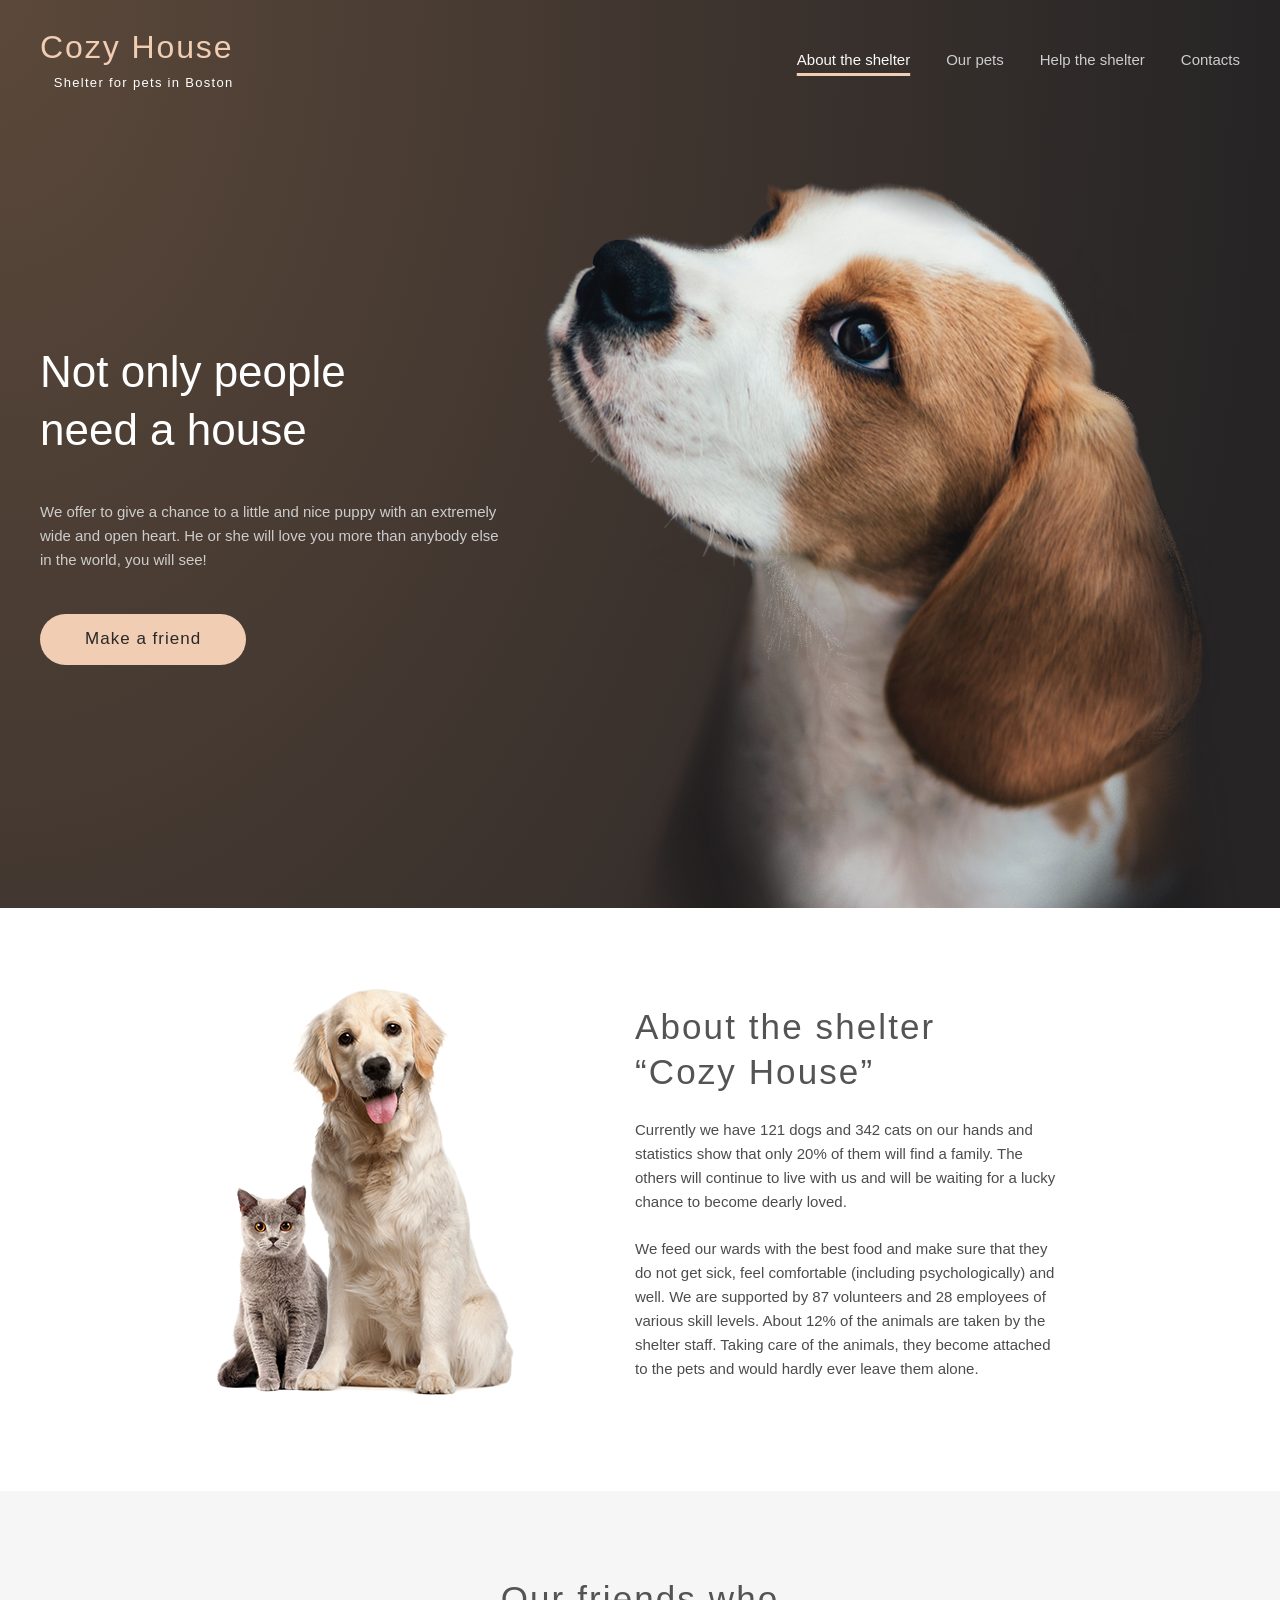
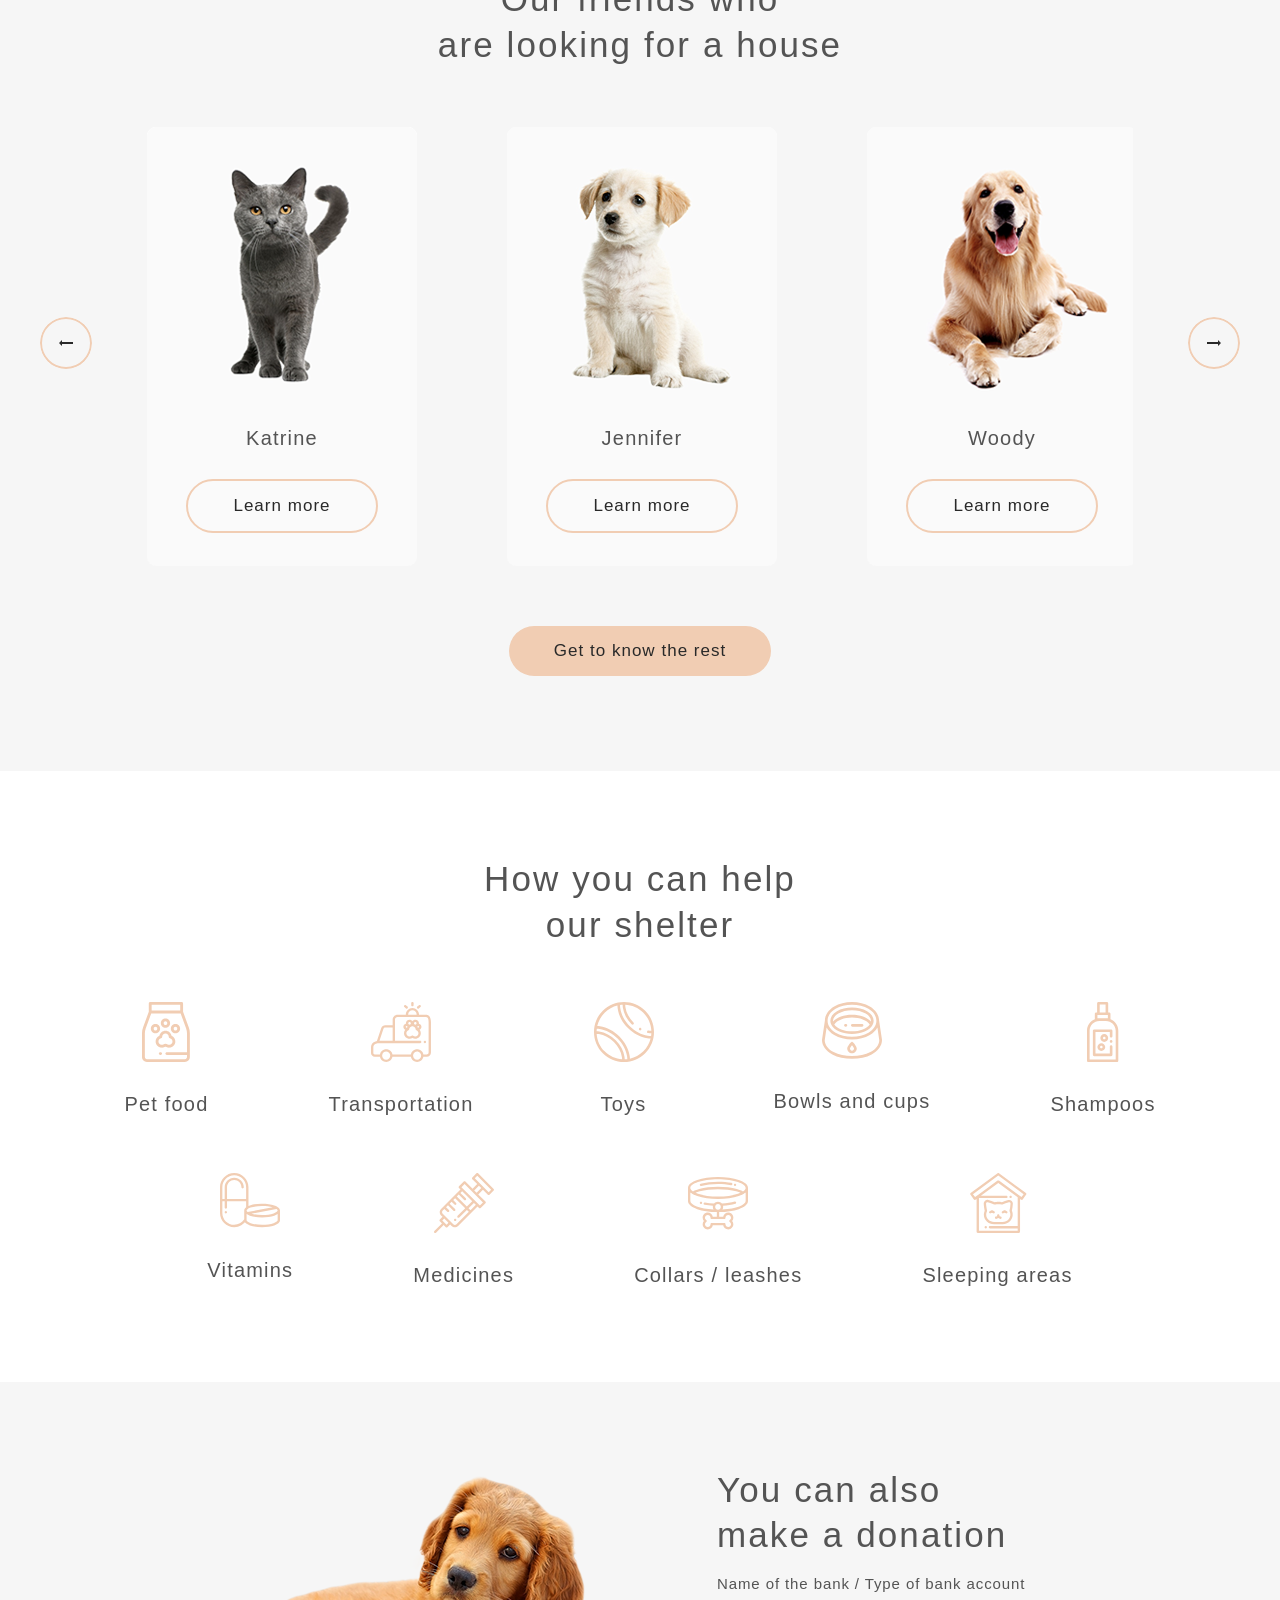
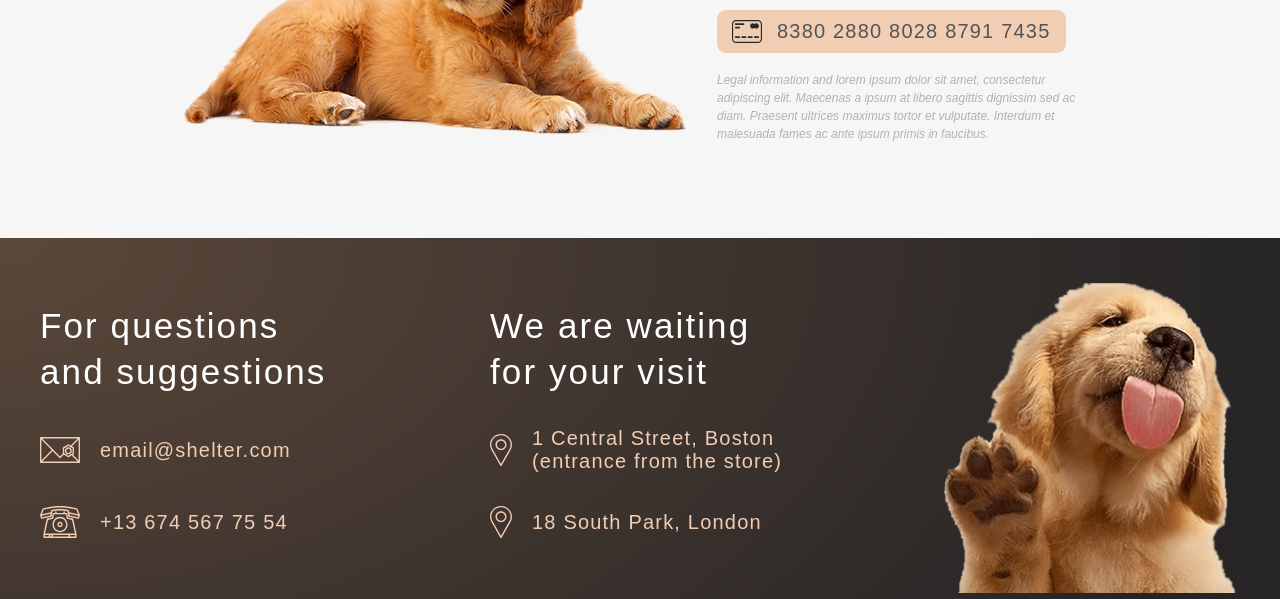
==== shelter/index.html @ 349655bf "refactor: relayout main page  for 1280px, 768px,320px (Tue, Jun 23, 2026 01:55:50 PM)" ====
<!DOCTYPE html>
<html lang="en">

<head>
    <meta charset="UTF-8">
    <meta name="viewport" content="width=device-width, initial-scale=1.0">
    <title>Shelter</title>
    <link rel="stylesheet" href="./style.css">
    <link rel="icon" type="image/png" sizes="16x16" href="./IMG/favicon.ico">
</head>

<body>

    <div class="wrapper">

        <div class="start-screen">
            <div class="container">
                <header>
                    <a href="#" onclick="return false;" class="logo-link">
                        <div class="logo">
                            <div class="logo__title">
                                Cozy House
                            </div>
                            <div class="logo__subtitle">
                                Shelter for pets in Boston
                            </div>
                        </div>
                    </a>

                    <button class="burger-btn">
                        <span></span>
                    </button>

                    <nav>
                        <a class="active">About the shelter</a>
                        <a href="pets.html">Our pets</a>
                        <a href="#our-help">Help the shelter</a>
                        <a href="#contacts">Contacts</a>
                    </nav>
                </header>

                <div class="hero">
                    <div class="hero__message">
                        <h1 class="main-h1">
                            Not only people need a house
                        </h1>
                        <p>
                            We offer to give a chance to a little and nice puppy with an extremely
                            wide and open heart. He or she will love you more than anybody else in
                            the world, you will see!
                        </p>

                        <a href="#friends" class="primary_button">Make a friend</a>
                    </div>

                    <div class="hero__img">
                        <img src="./IMG/start-screen-puppy.png" alt="start screen puppy">
                    </div>
                </div>

            </div>
        </div>

        <section class="about" id="about-shelter">

            <div class="container about-container">
                <div class="about__img">
                    <img src="./IMG/about-pets.png" alt="about pets">
                </div>

                <div class="about__message">
                    <h2 class="about-h2">
                        About the shelter<br> “Cozy House”
                    </h2>
                    <p>
                        Currently we have 121 dogs and 342 cats on our hands and statistics show
                        that only 20% of them will find a family. The others will continue to
                        live with us and will be waiting for a lucky chance to become dearly loved.
                    </p>
                    <p>
                        We feed our wards with the best food and make sure that they do not get sick,
                        feel comfortable (including psychologically) and well. We are supported by
                        87 volunteers and 28 employees of various skill levels. About 12% of
                        the animals are taken by the shelter staff. Taking care of the animals,
                        they become attached to the pets and would hardly ever leave them alone.
                    </p>
                </div>
            </div>
        </section>

        <section class="slider-section" id="friends">
            <div class="container">
                <h2>
                    Our friends who<br> are looking for a house
                </h2>

                <div class="slider">
                    <div class="prev-slide slide">
                        <svg width="52" height="52" viewBox="0 0 52 52" fill="none" xmlns="http://www.w3.org/2000/svg">
                            <rect class="arrow-background" x="1" y="1" width="50" height="50" rx="25" stroke="#F1CDB3"
                                stroke-width="2" />
                            <path d="M33 25V27H22V29L19 26L22 23V25H33Z" fill="#292929" />
                        </svg>
                    </div>

                    <div class="slider-wrapper">
                        <div class="slider-line">
                            <div class="pet-card">
                                <figure>
                                    <img src="./IMG/pets-card/pets-katrine.png" alt="Katrine">
                                    <figcaption>
                                        Katrine
                                    </figcaption>
                                </figure>

                                <button class="second-button">
                                    Learn more
                                </button>
                            </div>

                            <div class="pet-card">
                                <figure>
                                    <img class="pet-image" src="./IMG/pets-card/pets-jennifer.png" alt="Jennifer">
                                    <figcaption>
                                        Jennifer
                                    </figcaption>
                                </figure>

                                <button class="second-button pet-btn">
                                    Learn more
                                </button>
                            </div>

                            <div class="pet-card">
                                <figure>
                                    <img src="./IMG/pets-card/pets-woody.png" alt="Woody">
                                    <figcaption>
                                        Woody
                                    </figcaption>
                                </figure>

                                <button class="second-button">
                                    Learn more
                                </button>
                            </div>

                        </div>
                    </div>

                    <div class="next-slide slide">
                        <svg width="52" height="52" viewBox="0 0 52 52" fill="none" xmlns="http://www.w3.org/2000/svg">
                            <rect class="arrow-background" x="51" y="51" width="50" height="50" rx="25"
                                transform="rotate(-180 51 51)" stroke="#F1CDB3" stroke-width="2" />
                            <path d="M19 27V25H30V23L33 26L30 29V27H19Z" fill="#292929" />
                        </svg>
                    </div>
                </div>

                <a href="pets.html" class="primary_button">
                    Get to know the rest
                </a>
            </div>
        </section>

        <section class="help" id="our-help">
            <div class="container help-container">
                <h2>
                    How you can help our shelter
                </h2>

                <div class="help__list">
                    <div class="help__card">
                        <div class="help__icon">
                            <svg width="48" height="60" viewBox="0 0 48 60" fill="none"
                                xmlns="http://www.w3.org/2000/svg">
                                <path
                                    d="M46.8264 25.4978L41.0714 9.7473V1.42852C41.0714 0.639609 40.4317 0 39.6429 0H8.21438C7.42547 0 6.78586 0.639727 6.78586 1.42852V9.74719L1.03067 25.4978C0.347802 27.3636 -0.00108287 29.335 2.52475e-06 31.3219V55.0765C2.52475e-06 57.7913 2.20863 60 4.92352 60H42.9335C45.6484 60 47.857 57.7913 47.857 55.0765V31.3219C47.857 29.329 47.5103 27.3694 46.8264 25.4978ZM9.64278 2.85715H38.2143V8.57145H9.64278V2.85715ZM45 50.1321H24.8363C24.0473 50.1321 23.4077 50.7718 23.4077 51.5606C23.4077 52.3495 24.0475 52.9891 24.8363 52.9891H45V55.0763C45 56.2157 44.073 57.1427 42.9335 57.1427H4.92352C3.7841 57.1427 2.85715 56.2158 2.85715 55.0763V31.3219C2.85627 29.6695 3.1464 28.03 3.71426 26.4783L9.21328 11.4286H38.6438L44.1428 26.4783C44.7106 28.03 45.0008 29.6695 44.9999 31.3219L45 50.1321Z"
                                    fill="#F1CDB3" />
                                <path
                                    d="M29.5455 33.805C29.079 30.8772 26.5363 28.632 23.479 28.632C20.4217 28.632 17.879 30.8772 17.4126 33.805C14.9956 34.7989 13.4142 37.2756 13.6184 39.9659C13.8461 42.9637 16.2791 45.392 19.2775 45.6148C20.4356 45.7011 21.5857 45.4628 22.6036 44.9259C23.16 44.6328 23.7982 44.6326 24.3542 44.926C25.237 45.3908 26.2199 45.6331 27.2176 45.632C27.3714 45.632 27.526 45.6263 27.6802 45.6149C30.6788 45.3923 33.1117 42.9638 33.3395 39.966C33.5438 37.2756 31.9624 34.7989 29.5455 33.805ZM30.4906 39.7495C30.369 41.35 29.07 42.6466 27.4688 42.7655C26.8462 42.8126 26.2299 42.6851 25.6872 42.3986C25.0066 42.0394 24.2487 41.8517 23.4791 41.8517C22.7096 41.8517 21.9516 42.0394 21.2711 42.3986C20.7284 42.6849 20.1134 42.8123 19.4894 42.7655C17.8882 42.6467 16.5891 41.3501 16.4677 39.7495C16.3429 38.1062 17.4581 36.6124 19.0616 36.2746C19.3873 36.206 19.6788 36.0259 19.8858 35.7653C20.0929 35.5047 20.2024 35.18 20.1956 34.8473L20.1933 34.775C20.1933 32.9632 21.6672 31.4893 23.479 31.4893C25.2908 31.4893 26.7647 32.9632 26.7647 34.7698L26.7625 34.8473C26.7556 35.1801 26.8651 35.5048 27.0722 35.7654C27.2792 36.026 27.5708 36.2061 27.8965 36.2746C29.5002 36.6124 30.6154 38.1062 30.4906 39.7495Z"
                                    fill="#F1CDB3" />
                                <path
                                    d="M23.4791 25.7751C26.0393 25.7751 28.122 23.6924 28.122 21.1322C28.122 18.572 26.0393 16.4893 23.4791 16.4893C20.9189 16.4893 18.8363 18.5721 18.8363 21.1322C18.8363 23.6923 20.9191 25.7751 23.4791 25.7751ZM23.4791 19.3465C24.4638 19.3465 25.2648 20.1475 25.2648 21.1322C25.2648 22.1169 24.4638 22.9179 23.4791 22.9179C22.4944 22.9179 21.6934 22.1169 21.6934 21.1322C21.6934 20.1475 22.4945 19.3465 23.4791 19.3465Z"
                                    fill="#F1CDB3" />
                                <path
                                    d="M18.122 26.6561C18.122 24.0959 16.0392 22.0132 13.4791 22.0132C10.9191 22.0132 8.83629 24.096 8.83629 26.6561C8.83629 29.2162 10.919 31.2989 13.4791 31.2989C16.0393 31.2989 18.122 29.2162 18.122 26.6561ZM13.4791 28.4418C12.4944 28.4418 11.6934 27.6408 11.6934 26.6561C11.6934 25.6714 12.4944 24.8704 13.4791 24.8704C14.4639 24.8704 15.2649 25.6714 15.2649 26.6561C15.2649 27.6408 14.4638 28.4418 13.4791 28.4418Z"
                                    fill="#F1CDB3" />
                                <path
                                    d="M33.4791 22.0131C30.9189 22.0131 28.8362 24.0959 28.8362 26.656C28.8362 29.216 30.9191 31.2988 33.4791 31.2988C36.0393 31.2988 38.1219 29.2162 38.1219 26.656C38.1219 24.0958 36.0393 22.0131 33.4791 22.0131ZM33.4791 28.4418C32.4944 28.4418 31.6934 27.6408 31.6934 26.6561C31.6934 25.6714 32.4945 24.8704 33.4791 24.8704C34.4638 24.8704 35.2648 25.6714 35.2648 26.6561C35.2648 27.6408 34.4638 28.4418 33.4791 28.4418Z"
                                    fill="#F1CDB3" />
                                <path
                                    d="M18.6219 50.1322H18.275C17.4861 50.1322 16.8465 50.7719 16.8465 51.5607C16.8465 52.3496 17.4863 52.9892 18.275 52.9892H18.6219C19.4108 52.9892 20.0504 52.3495 20.0504 51.5607C20.0506 50.7719 19.4109 50.1322 18.6219 50.1322Z"
                                    fill="#F1CDB3" />
                            </svg>
                        </div>
                        <div class="help__description">
                            Pet food
                        </div>
                    </div>
                    <div class="help__card">
                        <div class="help__icon">
                            <svg width="60" height="60" viewBox="0 0 60 60" fill="none"
                                xmlns="http://www.w3.org/2000/svg">
                                <path
                                    d="M55.0279 12.7115H48.0049V12.5095C48.0049 8.87665 45.0495 5.92118 41.4167 5.92118C37.7838 5.92118 34.8284 8.87665 34.8284 12.5095V12.7115H26.5806C23.8649 12.7115 21.6556 14.9209 21.6556 17.6365V23.2009H14.2693C12.5073 23.2009 10.9411 24.2562 10.2793 25.8893C10.2697 25.9133 10.2608 25.9375 10.2526 25.962L5.99157 38.8689C5.9529 38.8919 5.90357 38.9191 5.84216 38.9498C5.59853 39.0714 5.14279 39.2568 4.35857 39.4484C3.11412 39.7499 2.0074 40.4616 1.21672 41.4688C0.426051 42.4759 -0.00253772 43.72 1.13048e-05 45.0004V51.0987C1.13048e-05 53.1406 1.66114 54.8018 3.70302 54.8018L8.92724 54.802C9.47884 57.7562 12.0749 59.9999 15.1867 59.9999C18.2984 59.9999 20.8944 57.7561 21.4461 54.8021L39.8707 54.8024C40.4224 57.7564 43.0184 59.9999 46.1301 59.9999C49.2416 59.9999 51.8376 57.7565 52.3894 54.8026L55.7071 54.8027C58.2467 54.8027 59.9529 53.0963 59.9529 50.5568V20.08C59.9529 13.4295 56.5086 12.7115 55.0279 12.7115ZM37.1721 12.5095C37.1721 10.169 39.0762 8.26493 41.4167 8.26493C43.7571 8.26493 45.6612 10.169 45.6612 12.5095V12.7115H37.1721V12.5095ZM12.4648 26.7379C12.6145 26.3833 12.8657 26.0809 13.1867 25.8686C13.5077 25.6563 13.8843 25.5436 14.2692 25.5447H21.6554V38.8266H8.47372L12.4648 26.7379ZM15.1867 57.6562C12.967 57.6562 11.1612 55.8504 11.1612 53.6307C11.1612 53.6033 11.1627 53.5762 11.1633 53.5488C11.1641 53.5069 11.1643 53.465 11.1665 53.4234C11.1668 53.4168 11.1676 53.4104 11.168 53.4038C11.2861 51.2894 13.0435 49.6052 15.1867 49.6052C17.1261 49.6052 18.7497 50.9841 19.1285 52.8129L19.1302 52.82C19.1429 52.882 19.154 52.9445 19.1638 53.0076L19.1657 53.018C19.1727 53.0638 19.1779 53.1101 19.1833 53.1564C19.1857 53.1775 19.1891 53.1983 19.1912 53.2194C19.1949 53.2554 19.1968 53.2921 19.1995 53.3285C19.2019 53.3602 19.2052 53.3916 19.2068 53.4235C19.2085 53.4563 19.2085 53.4896 19.2093 53.5226C19.2102 53.5586 19.212 53.5944 19.212 53.6306C19.2122 55.8504 17.4063 57.6562 15.1867 57.6562ZM46.1301 57.6562C43.9104 57.6562 42.1045 55.8504 42.1045 53.6307C42.1045 53.5783 42.1065 53.5263 42.1085 53.4743C42.1091 53.4576 42.109 53.4405 42.1098 53.4238C42.1118 53.3852 42.1156 53.3471 42.1186 53.3088C42.121 53.2791 42.1224 53.2491 42.1254 53.2196C42.1267 53.207 42.1288 53.1947 42.1301 53.1823C42.1437 53.06 42.1621 52.939 42.1865 52.8203C42.1872 52.8168 42.1881 52.8134 42.1889 52.8099C42.569 50.9826 44.1915 49.6053 46.1301 49.6053C46.6849 49.6053 47.214 49.7181 47.6954 49.9222C49.1398 50.5341 50.1554 51.966 50.1554 53.6308C50.1554 55.8504 48.3497 57.6562 46.1301 57.6562ZM55.7071 52.4588L52.3913 52.4587C52.3874 52.4379 52.3824 52.4175 52.3783 52.3968C52.3507 52.2591 52.3189 52.1222 52.283 51.9864C52.267 51.927 52.2502 51.8679 52.2325 51.809C52.2215 51.7724 52.2107 51.7358 52.1992 51.6994C52.1795 51.6382 52.1588 51.5772 52.1372 51.5166C52.1257 51.4842 52.1148 51.4513 52.1027 51.4191C52.0766 51.3492 52.0492 51.2799 52.0205 51.211C52.0115 51.1892 52.0033 51.1669 51.994 51.1452C51.9553 51.0542 51.9145 50.9641 51.8717 50.875C51.8663 50.8639 51.8604 50.8532 51.855 50.8422C51.8176 50.7656 51.7787 50.6897 51.7383 50.6146C51.7234 50.5871 51.7076 50.5602 51.6924 50.5329C51.6602 50.4749 51.6271 50.4175 51.5931 50.3606C51.5746 50.3297 51.5554 50.2995 51.5363 50.2689C51.484 50.1846 51.4296 50.1016 51.373 50.0201C51.3174 49.9395 51.26 49.8602 51.2008 49.7821C51.1638 49.7337 51.1261 49.6858 51.0878 49.6385C51.0649 49.6102 51.0424 49.5819 51.0191 49.554C50.9774 49.5043 50.9349 49.4553 50.8917 49.4069C50.8704 49.383 50.8497 49.3585 50.828 49.3349C50.7742 49.2763 50.7193 49.2188 50.6633 49.1623C50.6513 49.1501 50.6398 49.1374 50.6276 49.1253C50.5585 49.0563 50.4879 48.989 50.4157 48.9233C50.4004 48.9092 50.3843 48.896 50.3687 48.882C50.3122 48.8315 50.2551 48.7815 50.1967 48.7329C50.1711 48.7116 50.1448 48.6912 50.1189 48.6704C50.0695 48.6304 50.0195 48.5911 49.969 48.5525C49.9392 48.53 49.9091 48.5081 49.879 48.4861C49.7516 48.3927 49.6207 48.3043 49.4865 48.221C49.4537 48.2004 49.4208 48.1802 49.3875 48.1602C49.3356 48.1292 49.2831 48.0993 49.2303 48.0698C49.1978 48.0516 49.1654 48.0331 49.1326 48.0155C49.0752 47.9847 49.017 47.9553 48.9585 47.9262C48.9294 47.9117 48.9007 47.8966 48.8714 47.8826C48.7948 47.8461 48.7175 47.8111 48.6395 47.7776C48.6276 47.7725 48.6158 47.7667 48.6038 47.7616C48.5131 47.7233 48.4215 47.6871 48.3291 47.6531C48.3027 47.6433 48.2759 47.6348 48.2493 47.6254C48.1829 47.602 48.1165 47.5789 48.0492 47.5575C48.014 47.5464 47.9783 47.5363 47.9428 47.5258C47.8832 47.5081 47.8234 47.4906 47.7631 47.4746C47.7244 47.4643 47.6855 47.4549 47.6465 47.4453C47.548 47.421 47.4489 47.3992 47.3494 47.3798C47.2904 47.3684 47.2313 47.3578 47.172 47.348C47.1313 47.3413 47.0906 47.3345 47.0497 47.3287C46.9881 47.3199 46.9263 47.3121 46.8645 47.3051C46.8252 47.3006 46.7861 47.2956 46.7466 47.2919C46.678 47.2856 46.6094 47.2803 46.5407 47.2762C46.507 47.2741 46.4738 47.271 46.44 47.2694C46.3367 47.2643 46.2333 47.2617 46.1299 47.2615C46.026 47.2615 45.9226 47.2645 45.8199 47.2694C45.7861 47.271 45.7527 47.2741 45.7191 47.2762C45.6503 47.2806 45.5816 47.2853 45.5134 47.2919C45.4738 47.2958 45.4347 47.3007 45.3953 47.3052C45.3334 47.3124 45.2717 47.3199 45.2104 47.3288C45.1693 47.3348 45.1285 47.3415 45.0877 47.3483C44.9876 47.3649 44.8879 47.3838 44.7886 47.4049C44.7303 47.4175 44.6721 47.431 44.6141 47.4453C44.5747 47.4549 44.5355 47.4645 44.4965 47.4748C44.4367 47.4906 44.3775 47.5079 44.3185 47.5254C44.2824 47.5362 44.246 47.5464 44.2102 47.5578C44.1445 47.5788 44.0791 47.601 44.0141 47.6242C43.9862 47.6341 43.958 47.6431 43.9302 47.6534C43.8381 47.6874 43.7469 47.7233 43.6569 47.7613C43.642 47.7677 43.6275 47.7747 43.6126 47.7812C43.5375 47.8136 43.463 47.847 43.3894 47.8822C43.3583 47.897 43.328 47.913 43.2972 47.9283C43.2407 47.9566 43.1842 47.9849 43.1286 48.0147C43.0943 48.0331 43.0604 48.0524 43.0265 48.0715C42.9753 48.1001 42.9245 48.1293 42.8741 48.1592C42.7556 48.2304 42.6393 48.3051 42.5254 48.3833C42.478 48.416 42.4311 48.4494 42.3846 48.4835C42.3526 48.5068 42.3205 48.53 42.289 48.5539C42.2408 48.5904 42.1936 48.6281 42.1465 48.6659C42.1181 48.6888 42.0894 48.711 42.0614 48.7343C42.0073 48.7795 41.9543 48.826 41.9017 48.8727C41.8821 48.8901 41.8621 48.9069 41.8428 48.9244C41.7716 48.9892 41.702 49.0556 41.6339 49.1235C41.6167 49.1406 41.6004 49.1587 41.5833 49.176C41.5328 49.2276 41.4826 49.2795 41.4338 49.3328C41.4094 49.3595 41.3858 49.387 41.3619 49.414C41.3217 49.4594 41.2818 49.5049 41.2429 49.5514C41.2176 49.5817 41.1929 49.6126 41.1682 49.6434C41.1321 49.6881 41.0965 49.7331 41.0616 49.7788C40.9779 49.889 40.8977 50.0018 40.821 50.1169C40.789 50.165 40.7581 50.2137 40.7275 50.2627C40.7065 50.2962 40.6853 50.3296 40.665 50.3635C40.6334 50.4161 40.6031 50.4695 40.5731 50.5232C40.5556 50.5545 40.5374 50.5854 40.5203 50.6172C40.4842 50.684 40.4499 50.752 40.4162 50.8202C40.4067 50.8394 40.3965 50.858 40.3873 50.8774C40.3451 50.965 40.305 51.0536 40.2669 51.143C40.2553 51.1703 40.2449 51.1982 40.2337 51.2258C40.2078 51.2889 40.1822 51.3523 40.1583 51.4165C40.1449 51.4524 40.1329 51.4887 40.1201 51.5247C40.0999 51.5817 40.0805 51.6389 40.0619 51.6964C40.0493 51.7355 40.0377 51.7751 40.0259 51.8146C39.9971 51.911 39.9706 52.008 39.9465 52.1056C39.9326 52.162 39.9196 52.2187 39.9072 52.2758C39.8981 52.3171 39.8892 52.3585 39.881 52.4001C39.8772 52.4198 39.8724 52.4391 39.8687 52.4588L21.4476 52.4585C21.4437 52.4382 21.4389 52.4181 21.4349 52.3979C21.427 52.3578 21.4184 52.3181 21.4098 52.2783C21.3758 52.1215 21.3357 51.9659 21.2897 51.8122C21.2783 51.774 21.267 51.7358 21.2549 51.6978C21.2359 51.6389 21.2161 51.5804 21.1954 51.5221C21.1831 51.4872 21.1712 51.452 21.1583 51.4174C21.1339 51.3522 21.1083 51.2875 21.0816 51.2232C21.0708 51.1967 21.0607 51.1697 21.0495 51.1435C21.0113 51.0538 20.9711 50.965 20.9288 50.8771C20.9202 50.8594 20.9108 50.8423 20.9022 50.8247C20.8679 50.7548 20.8324 50.6855 20.7955 50.6169C20.7789 50.5859 20.7611 50.5556 20.7438 50.525C20.7134 50.4707 20.6828 50.4166 20.6508 50.3634C20.6306 50.3297 20.6097 50.2968 20.5889 50.2636C20.5582 50.2143 20.5269 50.1654 20.4948 50.1169C20.4181 50.0019 20.3379 49.8893 20.2543 49.7792C20.2195 49.7335 20.1839 49.6885 20.1478 49.6438C20.123 49.613 20.0983 49.582 20.0729 49.5516C20.034 49.5055 19.9945 49.4598 19.9543 49.4147C19.9302 49.3876 19.9065 49.3599 19.882 49.3331C19.8338 49.2803 19.7841 49.2289 19.734 49.1778C19.7165 49.1599 19.6997 49.1413 19.6819 49.1238C19.6139 49.0559 19.5444 48.9897 19.4734 48.925C19.4537 48.907 19.4331 48.89 19.4132 48.8722C19.3611 48.8255 19.3083 48.7798 19.2547 48.7349C19.2264 48.7114 19.1973 48.6888 19.1686 48.6657C19.122 48.6282 19.0751 48.5908 19.0273 48.5546C18.9955 48.5304 18.9632 48.5071 18.931 48.4836C18.8847 48.4497 18.838 48.4165 18.7909 48.3838C18.7103 48.3285 18.6284 48.2749 18.5454 48.2232C18.511 48.2016 18.4763 48.1803 18.4415 48.1594C18.3914 48.1296 18.3409 48.1006 18.2901 48.0722C18.2558 48.053 18.2217 48.0336 18.187 48.0151C18.1317 47.9856 18.076 47.957 18.0198 47.9293C17.9886 47.9137 17.9578 47.8975 17.9263 47.8824C17.8536 47.8478 17.7802 47.8146 17.7062 47.7827C17.6904 47.7758 17.6749 47.7683 17.659 47.7615C17.5689 47.7234 17.4779 47.6875 17.3861 47.6536C17.3578 47.6432 17.3291 47.6341 17.3006 47.624C17.2361 47.601 17.1713 47.579 17.1061 47.558C17.07 47.5465 17.0333 47.5362 16.9969 47.5254C16.9381 47.5078 16.8791 47.491 16.8198 47.4751C16.7806 47.4646 16.7411 47.455 16.7016 47.4454C16.5452 47.4067 16.3874 47.3743 16.2284 47.3484C16.1876 47.3417 16.1468 47.3349 16.1057 47.3289C16.0441 47.3202 15.9824 47.3123 15.9206 47.3054C15.8814 47.3008 15.8422 47.2959 15.8027 47.292C15.7342 47.2857 15.6656 47.2805 15.5968 47.2763C15.5632 47.2742 15.5299 47.2711 15.4962 47.2695C15.3929 47.2644 15.2895 47.2618 15.1861 47.2617C15.0822 47.2617 14.9789 47.2646 14.876 47.2695C14.8423 47.2711 14.8089 47.2742 14.7752 47.2763C14.7065 47.2808 14.6378 47.2854 14.5696 47.292C14.53 47.2959 14.4907 47.3008 14.4513 47.3054C14.3897 47.3123 14.3281 47.3202 14.2667 47.3289C14.2254 47.3349 14.1845 47.3417 14.1436 47.3484C14.0435 47.3648 13.9438 47.3837 13.8447 47.405C13.7865 47.4175 13.7288 47.431 13.6711 47.4452C13.6314 47.4549 13.5915 47.4646 13.5522 47.4751C13.4933 47.4909 13.4347 47.5076 13.3764 47.5251C13.3396 47.536 13.3026 47.5465 13.266 47.558C13.2015 47.5784 13.1378 47.6007 13.0742 47.6231C13.0447 47.6334 13.0151 47.6429 12.9859 47.6536C12.8943 47.6875 12.8036 47.7231 12.714 47.761C12.6959 47.7687 12.6782 47.7773 12.6601 47.7851C12.5885 47.8162 12.5173 47.8481 12.447 47.8817C12.4142 47.8974 12.382 47.9143 12.3495 47.9306C12.2947 47.9577 12.2403 47.9855 12.1863 48.0142C12.1507 48.0333 12.1157 48.0534 12.0804 48.0732C12.0307 48.1011 11.9811 48.1292 11.9323 48.1585C11.8487 48.2086 11.7662 48.2604 11.6849 48.3141C11.6497 48.3373 11.6148 48.3608 11.5801 48.3847C11.5342 48.4163 11.489 48.4488 11.4438 48.4816C11.4104 48.506 11.3768 48.5302 11.3439 48.5553C11.2978 48.5903 11.2526 48.6263 11.2075 48.6625C11.1771 48.6869 11.1464 48.7107 11.1167 48.7356C11.0659 48.7778 11.0165 48.8214 10.9671 48.8651C10.9442 48.8854 10.9207 48.9051 10.898 48.9257C10.8278 48.9898 10.759 49.0554 10.6916 49.1225C10.6708 49.1433 10.6508 49.1651 10.6302 49.1862C10.5834 49.2342 10.5369 49.2822 10.4917 49.3315C10.4653 49.3602 10.44 49.3899 10.4142 49.4191C10.376 49.4623 10.3379 49.5056 10.301 49.5499C10.2743 49.5817 10.2483 49.6143 10.2223 49.6468C10.1876 49.6897 10.1535 49.7331 10.12 49.777C10.0611 49.8544 10.0039 49.9332 9.94853 50.0132C9.92419 50.0482 9.90021 50.0835 9.87657 50.1189C9.84575 50.1653 9.81599 50.2123 9.78634 50.2594C9.76431 50.2946 9.74216 50.3295 9.72083 50.3651C9.69048 50.4156 9.66154 50.467 9.63259 50.5183C9.61384 50.5517 9.5945 50.5847 9.57622 50.6185C9.54246 50.6817 9.50976 50.7454 9.47814 50.8097C9.46665 50.8327 9.45446 50.8552 9.44333 50.8784C9.40161 50.9651 9.36189 51.0529 9.32403 51.1417C9.31114 51.172 9.29966 51.2028 9.28724 51.2333C9.26263 51.2936 9.23814 51.354 9.2154 51.4151C9.20146 51.4525 9.1888 51.4904 9.17556 51.5281C9.15611 51.5835 9.13689 51.639 9.11896 51.695C9.10607 51.7352 9.09411 51.7757 9.08204 51.8163C9.06575 51.871 9.04993 51.9258 9.03505 51.9811C9.00897 52.0781 8.98533 52.1757 8.96415 52.2739C8.95501 52.3161 8.94587 52.3581 8.93755 52.4007C8.9338 52.4199 8.92911 52.4389 8.92548 52.4581H3.70302C2.95349 52.4581 2.34376 51.8484 2.34376 51.0987V45.0004C2.34219 44.2451 2.59496 43.5113 3.06134 42.9171C3.52772 42.323 4.18054 41.9032 4.91462 41.7254C5.58247 41.5621 6.15611 41.376 6.6245 41.1705H49.1861C49.8332 41.1705 50.3579 40.6458 50.3579 39.9986C50.3579 39.3515 49.8332 38.8267 49.1861 38.8267H23.9993V17.6365C23.9993 16.2133 25.1574 15.0552 26.5806 15.0552H55.0277C57.2738 15.0552 57.609 18.2034 57.609 20.08V50.5567C57.609 52.2118 56.4174 52.4588 55.7071 52.4588Z"
                                    fill="#F1CDB3" />
                                <path
                                    d="M50.4606 24.8147C50.4607 23.2763 49.3801 21.9863 47.9384 21.6615C47.9461 21.5806 47.9522 21.4992 47.9546 21.4169C47.9814 20.4633 47.6252 19.5567 46.9517 18.864C46.2667 18.1596 45.3101 17.7557 44.3269 17.7557C43.1389 17.7557 42.0808 18.3338 41.4183 19.2239C40.7563 18.3338 39.6973 17.7557 38.5066 17.7557C37.5321 17.7557 36.5821 18.1544 35.9002 18.8498C35.223 19.5402 34.8601 20.4483 34.8787 21.4064C34.8803 21.4923 34.8862 21.5773 34.8938 21.6618C33.4526 21.987 32.3727 23.2766 32.3727 24.8147C32.3727 26.1163 33.1464 27.2399 34.2576 27.7519C33.4748 28.7206 33.018 29.9464 33.018 31.2423C33.018 34.3028 35.5078 36.7927 38.5683 36.7927C39.5764 36.7927 40.5605 36.5172 41.4167 36.0051C42.2775 36.5202 43.2619 36.7924 44.265 36.7927C47.3255 36.7927 49.8154 34.3028 49.8154 31.2423C49.8154 29.9462 49.3586 28.7206 48.5758 27.7519C49.6871 27.2399 50.4606 26.1163 50.4606 24.8147ZM44.3269 20.0996C44.6809 20.0996 45.0251 20.2448 45.2713 20.4979C45.4997 20.7328 45.6205 21.0357 45.6118 21.3508C45.5915 22.0692 45.0091 22.6602 44.3133 22.6682C44.1269 22.668 43.9426 22.6279 43.773 22.5505C43.752 22.5408 43.7314 22.5304 43.7103 22.5209C43.6035 22.4646 43.5058 22.3927 43.4201 22.3077C43.1753 22.0648 43.0412 21.7384 43.0426 21.3885C43.0455 20.6778 43.6217 20.0996 44.3269 20.0996ZM37.5733 20.491C37.6946 20.3665 37.8398 20.2677 38.0001 20.2005C38.1604 20.1332 38.3326 20.0988 38.5064 20.0994C39.2138 20.0994 39.7899 20.6762 39.7907 21.3851C39.7916 21.5579 39.7578 21.7291 39.6913 21.8885C39.6248 22.048 39.527 22.1925 39.4036 22.3135C39.3199 22.3959 39.2248 22.466 39.1213 22.5217C39.083 22.5391 39.0456 22.5577 39.0078 22.5758C38.855 22.6389 38.691 22.6704 38.5258 22.6683C37.8204 22.6567 37.2355 22.0704 37.2218 21.3613C37.2155 21.0374 37.3404 20.7285 37.5733 20.491ZM34.7165 24.8148C34.7164 24.3245 35.1153 23.9257 35.6053 23.9257C36.0957 23.9257 36.4944 24.3245 36.4944 24.8148C36.4944 24.9155 36.4769 25.0118 36.4459 25.1022C36.4166 25.1611 36.3884 25.2207 36.3612 25.2808C36.2044 25.5341 35.9247 25.7038 35.6055 25.7038C35.1153 25.7038 34.7165 25.305 34.7165 24.8148ZM44.265 34.4492C43.5 34.4489 42.7603 34.175 42.1796 33.6769C41.9673 33.4945 41.6966 33.3943 41.4167 33.3946C41.1368 33.3944 40.8661 33.4946 40.6538 33.6769C40.0731 34.175 39.3334 34.4489 38.5683 34.4492C36.8002 34.4492 35.3617 33.0107 35.3617 31.2426C35.3617 29.9023 36.2068 28.6919 37.4644 28.2307C37.6707 28.1551 37.8516 28.023 37.9864 27.8495C38.1212 27.676 38.2045 27.4681 38.2268 27.2495C38.2597 26.9273 38.3411 26.6118 38.4682 26.3139C38.51 26.2346 38.5491 26.1537 38.5843 26.0707C38.8951 25.4851 39.3806 25.0108 39.9733 24.7136C40.0243 24.6912 40.0746 24.6676 40.1246 24.6428C40.532 24.4648 40.972 24.3731 41.4167 24.3737C41.8748 24.3737 42.311 24.4692 42.7063 24.6417C42.7562 24.6665 42.8066 24.6899 42.8576 24.7123C43.4514 25.0094 43.9378 25.4843 44.2491 26.0707C44.2843 26.1537 44.3234 26.2346 44.3651 26.3139C44.4923 26.6118 44.5737 26.9273 44.6065 27.2495C44.6288 27.4681 44.7121 27.676 44.847 27.8495C44.9818 28.023 45.1626 28.1551 45.3689 28.2307C46.6266 28.692 47.4716 29.9023 47.4716 31.2426C47.4716 33.0106 46.0332 34.4492 44.265 34.4492ZM47.228 25.7038C46.9088 25.7038 46.6291 25.5341 46.4723 25.2808C46.4451 25.2208 46.4168 25.1612 46.3875 25.1022C46.3556 25.0097 46.3392 24.9126 46.339 24.8148C46.339 24.3245 46.7378 23.9257 47.2281 23.9257C47.7183 23.9257 48.1171 24.3245 48.1171 24.8148C48.117 25.3049 47.7182 25.7038 47.228 25.7038Z"
                                    fill="#F1CDB3" />
                                <path
                                    d="M55.0428 39.7758C55.0278 39.7007 55.0054 39.6273 54.9761 39.5566C54.9469 39.4857 54.9108 39.4178 54.8683 39.3539C54.8261 39.2897 54.7774 39.23 54.723 39.1758C54.6687 39.1214 54.6091 39.0727 54.5449 39.0305C54.4168 38.9457 54.2735 38.8864 54.123 38.8559C53.9722 38.8254 53.8168 38.8254 53.666 38.8559C53.591 38.8712 53.5171 38.8934 53.4456 38.9227C53.3753 38.952 53.3074 38.9884 53.2441 39.0305C53.1796 39.0727 53.1199 39.1219 53.066 39.1758C53.0119 39.2297 52.9627 39.2895 52.9195 39.3539C52.8773 39.4172 52.8408 39.4852 52.8128 39.5566C52.7835 39.627 52.7601 39.7008 52.746 39.7758C52.7308 39.8508 52.7226 39.9281 52.7226 40.0043C52.7226 40.0803 52.7308 40.1578 52.746 40.234C52.7601 40.3078 52.7835 40.3816 52.8128 40.4531C52.8421 40.5234 52.8785 40.5914 52.9206 40.6547C52.9627 40.7191 53.0119 40.7789 53.066 40.8328C53.1199 40.8867 53.1796 40.9359 53.2441 40.9793C53.3074 41.0215 53.3753 41.0566 53.4456 41.0859C53.5171 41.1152 53.591 41.1387 53.666 41.1527C53.7411 41.168 53.8184 41.1762 53.8945 41.1762C53.9706 41.1762 54.0481 41.168 54.123 41.1527C54.198 41.1387 54.2718 41.1152 54.3421 41.0859C54.4136 41.0566 54.4816 41.0215 54.5449 40.9793C54.6094 40.9359 54.6692 40.8867 54.723 40.8328C54.7769 40.7789 54.8261 40.7191 54.8683 40.6547C54.9104 40.5914 54.9468 40.5234 54.9761 40.4531C55.0054 40.3816 55.0276 40.3078 55.0428 40.234C55.0581 40.1578 55.0662 40.0803 55.0662 40.0043C55.0662 39.9281 55.0581 39.8508 55.0428 39.7758Z"
                                    fill="#F1CDB3" />
                                <path
                                    d="M41.4167 0C40.7696 0 40.2448 0.524648 40.2448 1.17188V3.13359C40.2448 3.78082 40.7696 4.30547 41.4167 4.30547C42.0639 4.30547 42.5885 3.7807 42.5885 3.13359V1.17188C42.5885 0.524648 42.0639 0 41.4167 0Z"
                                    fill="#F1CDB3" />
                                <path
                                    d="M36.4797 4.55659L34.844 3.27234C34.723 3.1773 34.5844 3.10703 34.4362 3.06555C34.288 3.02407 34.1331 3.01218 33.9803 3.03057C33.8275 3.04896 33.6798 3.09727 33.5457 3.17273C33.4116 3.24819 33.2936 3.34934 33.1986 3.47038C32.799 3.97944 32.8877 4.71608 33.3966 5.11569L35.0323 6.39995C35.2384 6.56221 35.493 6.65035 35.7553 6.65015C35.933 6.65039 36.1084 6.61017 36.2682 6.53253C36.4281 6.45488 36.5681 6.34186 36.6778 6.20202C37.0775 5.69284 36.9888 4.9562 36.4797 4.55659Z"
                                    fill="#F1CDB3" />
                                <path
                                    d="M49.6348 3.47021C49.2352 2.96115 48.4987 2.87244 47.9894 3.27216L46.3537 4.55642C45.8446 4.95603 45.7559 5.69267 46.1556 6.20185C46.2652 6.34177 46.4053 6.45487 46.5651 6.53254C46.725 6.61021 46.9004 6.65042 47.0781 6.6501C47.3404 6.65028 47.5951 6.56214 47.8011 6.3999L49.4368 5.11564C49.9459 4.71603 50.0346 3.97939 49.6348 3.47021Z"
                                    fill="#F1CDB3" />
                            </svg>
                        </div>
                        <div class="help__description">
                            Transportation
                        </div>
                    </div>
                    <div class="help__card">
                        <div class="help__icon">
                            <svg width="60" height="60" viewBox="0 0 60 60" fill="none"
                                xmlns="http://www.w3.org/2000/svg">
                                <path
                                    d="M51.2132 8.78672C45.5469 3.1207 38.0133 0 30 0C21.9867 0 14.4531 3.1207 8.78684 8.78672C3.12047 14.4531 0 21.9866 0 30C0 38.0134 3.12047 45.5469 8.78684 51.2133C14.4531 56.8793 21.9867 60 30 60C38.0133 60 45.5469 56.8793 51.2132 51.2133C56.8795 45.5469 60 38.0134 60 30C60 21.9866 56.8795 14.4531 51.2132 8.78672ZM10.6314 49.3685C5.90438 44.6415 3.11918 38.4906 2.67352 31.8832C3.39 31.9077 4.1223 31.9755 4.86223 32.0856C10.1654 32.8733 15.5023 35.7234 19.8894 40.1106C24.2766 44.4979 27.1266 49.8346 27.9144 55.1379C28.0223 55.8586 28.0894 56.5849 28.1154 57.3132C21.7419 56.8775 15.4928 54.2298 10.6314 49.3685ZM30.7262 57.3682C30.7013 56.4931 30.6239 55.6203 30.4946 54.7545C29.6251 48.9019 26.5139 43.046 21.7338 38.2659C16.9538 33.4859 11.098 30.3746 5.2452 29.5051C4.37502 29.3751 3.49781 29.2977 2.61832 29.2732C2.64105 28.3972 2.7048 27.5283 2.8084 26.6682C3.73793 26.6987 4.68246 26.7843 5.62863 26.9248C12.0308 27.8757 18.4055 31.2484 23.5785 36.4213C28.7512 41.5939 32.1239 47.9687 33.075 54.3709C33.2133 55.3004 33.2987 56.237 33.3307 57.1763C32.4661 57.2814 31.5969 57.3455 30.7262 57.3682ZM49.3685 49.3685C45.5416 53.1952 40.8551 55.6504 35.9248 56.7348C35.881 55.8152 35.7912 54.8983 35.6557 53.9877C34.6229 47.0358 30.9889 40.1423 25.4234 34.5766C19.8575 29.0109 12.964 25.3772 6.0123 24.3444C5.0982 24.2082 4.17782 24.1182 3.25465 24.0746L3.2475 24.0805C4.35598 19.0238 6.88301 14.3798 10.6315 10.6314C14.2923 6.97055 18.7399 4.56516 23.4349 3.41402C23.4672 4.49215 23.5632 5.56742 23.7224 6.63422C24.755 13.5859 28.3889 20.4795 33.9546 26.0453C39.5203 31.611 46.4139 35.2447 53.3659 36.2775C54.4358 36.4373 55.5143 36.5334 56.5956 36.5653L56.6073 36.5459C55.4323 41.3595 52.9617 45.7754 49.3685 49.3685ZM57.1071 33.966C56.0064 33.955 54.8814 33.8653 53.7492 33.6972C47.3468 32.7461 40.972 29.3735 35.7993 24.2006C30.6265 19.0277 27.2538 12.6531 26.3029 6.25102C26.1354 5.12379 26.0455 4.00371 26.034 2.90824C26.8999 2.78261 27.7712 2.69826 28.6451 2.65547C28.6431 3.70254 28.7214 4.7775 28.8832 5.8677C29.7527 11.7204 32.8641 17.5763 37.6441 22.3562C38.1534 22.8654 38.9794 22.8654 39.4888 22.3562C39.9981 21.8469 39.9981 21.021 39.4888 20.5114C35.1016 16.1243 32.2516 10.7876 31.4638 5.48426C31.3205 4.51898 31.2499 3.57035 31.2521 2.65055C37.8434 2.94937 44.3467 5.60918 49.3688 10.6315C54.2461 15.5088 57.0565 21.902 57.3623 28.7483C56.4367 28.7503 55.4855 28.6804 54.5159 28.5363C53.8035 28.4305 53.1397 28.9225 53.034 29.635C52.9281 30.3476 53.42 31.0109 54.1325 31.1167C55.21 31.2768 56.2729 31.3569 57.3083 31.3569C57.3252 31.3569 57.3417 31.356 57.3586 31.356C57.316 32.2295 57.2321 33.1004 57.1071 33.966Z"
                                    fill="#F1CDB3" />
                                <path
                                    d="M46.1517 25.775C45.8059 25.7756 45.4744 25.9131 45.2296 26.1573C44.9854 26.4021 44.848 26.7336 44.8474 27.0793C44.8474 27.4224 44.9857 27.7589 45.2296 28.0015C45.4721 28.2442 45.8087 28.3836 46.1517 28.3836C46.4947 28.3836 46.8313 28.2442 47.0739 28.0015C47.3176 27.7563 47.4549 27.425 47.456 27.0793C47.456 26.7363 47.3164 26.3998 47.0739 26.1573C46.829 25.9131 46.4975 25.7756 46.1517 25.775Z"
                                    fill="#F1CDB3" />
                            </svg>
                        </div>
                        <div class="help__description">
                            Toys
                        </div>
                    </div>
                    <div class="help__card">
                        <div class="help__icon">
                            <svg width="60" height="57" viewBox="0 0 60 57" fill="none"
                                xmlns="http://www.w3.org/2000/svg">
                                <path
                                    d="M59.985 37.8551L57.1255 18.6441C57.0792 13.0657 53.693 7.89303 47.8159 4.43765C42.9483 1.57605 36.6213 0 30.0001 0C23.3786 0 17.0515 1.57605 12.1838 4.43765C6.3069 7.89303 2.92054 13.0657 2.87437 18.6441L0.0148828 37.8551C0.00503905 37.9216 0 37.9887 0 38.056C0 43.7049 3.76452 48.936 10.3284 52.408C15.7022 55.2504 22.6883 56.8158 30.0001 56.8158C37.3116 56.8158 44.2978 55.2504 49.6716 52.408C56.2354 48.936 60 43.7049 60 38.056C59.9999 37.9888 59.9949 37.9216 59.985 37.8551ZM13.5668 6.78995C18.0215 4.17105 23.8576 2.72871 30.0001 2.72871C36.1424 2.72871 41.9785 4.17105 46.4331 6.78995C51.4956 9.76627 54.3993 14.1293 54.3993 18.7599C54.3993 23.3906 51.4957 27.7535 46.4332 30.7299C41.9785 33.3488 36.1424 34.7911 30.0001 34.7911C23.8577 34.7911 18.0215 33.3488 13.5669 30.7299C8.5044 27.7536 5.60073 23.3906 5.60073 18.7599C5.60073 14.1293 8.50428 9.76639 13.5668 6.78995ZM48.3956 49.996C43.4079 52.6342 36.875 54.0871 30.0001 54.0871C23.125 54.0871 16.592 52.6342 11.6044 49.996C6.00374 47.0333 2.77453 42.7218 2.72917 38.1535L4.60757 25.5342C6.17225 28.4612 8.75283 31.0645 12.1841 33.0819C17.0517 35.9434 23.3787 37.5195 30.0001 37.5195C36.6213 37.5195 42.9485 35.9434 47.816 33.0819C51.2473 31.0645 53.8279 28.461 55.3925 25.5342L57.2709 38.1535C57.2255 42.7219 53.9963 47.0335 48.3956 49.996Z"
                                    fill="#F1CDB3" />
                                <path
                                    d="M30.0001 32.0618C39.3534 32.0618 47.6079 28.4427 50.5397 23.0569C51.29 21.6803 51.6707 20.2344 51.6707 18.7599C51.6707 15.0676 49.3194 11.652 45.0502 9.14217C41.0085 6.76631 35.6637 5.45791 30.0001 5.45791C24.3366 5.45791 18.9916 6.76643 14.9501 9.14229C10.6807 11.6521 8.32945 15.0676 8.32945 18.76C8.32945 20.2347 8.70996 21.6804 9.46008 23.0563C12.3923 28.4427 20.6467 32.0618 30.0001 32.0618ZM30.0001 29.3332C22.1546 29.3332 15.0282 26.5145 12.2557 22.4006C15.0293 18.2891 22.1568 15.4732 30.0001 15.4732C37.8435 15.4732 44.9711 18.2891 47.7446 22.4008C44.9726 26.5145 37.8458 29.3332 30.0001 29.3332ZM11.0579 18.76C11.058 16.0744 12.9313 13.4942 16.3328 11.4945C19.9617 9.36131 24.8154 8.18651 30 8.18651C35.1845 8.18651 40.0384 9.36131 43.6672 11.4946C47.0687 13.4942 48.9421 16.0743 48.9421 18.76C48.9421 18.9993 48.9259 19.238 48.896 19.4761C45.1332 15.3699 37.9658 12.7446 30 12.7446C22.0342 12.7446 14.8669 15.37 11.1041 19.4761C11.0738 19.2386 11.0584 18.9994 11.0579 18.76Z"
                                    fill="#F1CDB3" />
                                <path
                                    d="M30 39.7701C29.8155 39.7701 29.6329 39.8076 29.4633 39.8801C29.2936 39.9527 29.1405 40.059 29.0131 40.1924C28.1243 41.1235 25.225 44.3365 25.225 46.5916C25.225 49.2246 27.367 51.3666 30 51.3666C32.633 51.3666 34.775 49.2246 34.775 46.5916C34.775 44.3365 31.8756 41.1235 30.987 40.1924C30.8595 40.059 30.7064 39.9527 30.5368 39.8801C30.3671 39.8076 30.1845 39.7701 30 39.7701ZM30 48.6381C28.8716 48.6381 27.9536 47.7201 27.9536 46.5917C27.9536 45.986 28.9058 44.5224 30 43.1941C31.0943 44.5226 32.0465 45.986 32.0465 46.5917C32.0465 47.7201 31.1284 48.6381 30 48.6381Z"
                                    fill="#F1CDB3" />
                                <path
                                    d="M23.8843 21.8977H23.4637C22.7102 21.8977 22.0994 22.5085 22.0994 23.262C22.0994 24.0155 22.7102 24.6263 23.4637 24.6263H23.8843C24.6378 24.6263 25.2486 24.0155 25.2486 23.262C25.2486 22.5085 24.6378 21.8977 23.8843 21.8977Z"
                                    fill="#F1CDB3" />
                                <path
                                    d="M40.074 21.8977H30.342C29.5884 21.8977 28.9777 22.5085 28.9777 23.262C28.9777 24.0155 29.5884 24.6263 30.342 24.6263H40.074C40.8275 24.6263 41.4383 24.0155 41.4383 23.262C41.4383 22.5085 40.8275 21.8977 40.074 21.8977Z"
                                    fill="#F1CDB3" />
                            </svg>
                        </div>
                        <div class="help__description">
                            Bowls and cups
                        </div>
                    </div>
                    <div class="help__card">
                        <div class="help__icon">
                            <svg width="32" height="60" viewBox="0 0 32 60" fill="none"
                                xmlns="http://www.w3.org/2000/svg">
                                <path
                                    d="M23.4782 17.1814V11.7391C23.4782 11.0188 22.8942 10.4348 22.1739 10.4348H21.1956V1.3043C21.1956 0.583945 20.6116 0 19.8913 0H11.413C10.6927 0 10.1087 0.583945 10.1087 1.3043V10.4347H9.13043C8.41008 10.4347 7.82613 11.0187 7.82613 11.739V17.1813C3.24562 19.0078 0 23.4879 0 28.712V58.6956C0 59.4159 0.583945 59.9999 1.3043 59.9999H30C30.7204 59.9999 31.3043 59.4159 31.3043 58.6956V28.7121C31.3042 23.4879 28.0586 19.0078 23.4782 17.1814ZM12.7173 2.60871H18.5869V10.4348H12.7173V2.60871ZM10.4346 13.0434H20.8693V16.3043H10.4346V13.0434ZM28.6955 57.3913H2.60859V28.7121C2.60859 23.3088 7.00441 18.913 12.4076 18.913H18.8965C24.2998 18.913 28.6955 23.3088 28.6955 28.7121V57.3913Z"
                                    fill="#F1CDB3" />
                                <path
                                    d="M24.1304 27.3913H7.17381C6.45346 27.3913 5.86951 27.9752 5.86951 28.6956V52.826C5.86951 53.5464 6.45346 54.1303 7.17381 54.1303H24.1304C24.8507 54.1303 25.4347 53.5464 25.4347 52.826V44.6287C25.4347 43.9084 24.8507 43.3244 24.1304 43.3244C23.41 43.3244 22.8261 43.9084 22.8261 44.6287V51.5217H8.47823V30H22.8261V34.1287C22.8261 34.8491 23.41 35.433 24.1304 35.433C24.8507 35.433 25.4347 34.8491 25.4347 34.1287V28.6957C25.4347 27.9752 24.8507 27.3913 24.1304 27.3913Z"
                                    fill="#F1CDB3" />
                                <path
                                    d="M24.1303 38.0645C23.41 38.0645 22.826 38.6484 22.826 39.3688V39.4992C22.826 40.2195 23.41 40.8035 24.1303 40.8035C24.8507 40.8035 25.4346 40.2195 25.4346 39.4992V39.3688C25.4346 38.6484 24.8507 38.0645 24.1303 38.0645Z"
                                    fill="#F1CDB3" />
                                <path
                                    d="M14.3401 41.1512C12.1824 41.1512 10.4271 42.9066 10.4271 45.0642C10.4271 47.2219 12.1824 48.9773 14.3401 48.9773C16.4978 48.9773 18.2531 47.2219 18.2531 45.0642C18.2531 42.9067 16.4978 41.1512 14.3401 41.1512ZM14.3401 46.3687C13.6209 46.3687 13.0358 45.7835 13.0358 45.0644C13.0358 44.3452 13.6209 43.7601 14.3401 43.7601C15.0593 43.7601 15.6444 44.3452 15.6444 45.0644C15.6444 45.7835 15.0594 46.3687 14.3401 46.3687Z"
                                    fill="#F1CDB3" />
                                <path
                                    d="M21.1935 35.9842C21.1935 33.8266 19.4382 32.0712 17.2805 32.0712C15.1228 32.0712 13.3675 33.8266 13.3675 35.9842C13.3675 38.1419 15.1228 39.8973 17.2805 39.8973C19.438 39.8974 21.1935 38.1419 21.1935 35.9842ZM17.2804 37.2887C16.5612 37.2887 15.9761 36.7035 15.9761 35.9844C15.9761 35.2652 16.5612 34.6801 17.2804 34.6801C17.9996 34.6801 18.5847 35.2652 18.5847 35.9844C18.5847 36.7035 17.9998 37.2887 17.2804 37.2887Z"
                                    fill="#F1CDB3" />
                            </svg>
                        </div>
                        <div class="help__description">
                            Shampoos
                        </div>
                    </div>
                    <div class="help__card">
                        <div class="help__icon">
                            <svg width="60" height="55" viewBox="0 0 60 55" fill="none"
                                xmlns="http://www.w3.org/2000/svg">
                                <path
                                    d="M54.3108 32.3986C51.0359 31.284 46.7048 30.6702 42.1158 30.6702C41.8289 30.6702 41.5431 30.6725 41.2586 30.6773C36.9894 30.7488 32.991 31.3536 29.9207 32.3986C29.428 32.5653 28.9424 32.7523 28.4651 32.9589V14.2325C28.4651 6.38472 22.0805 0 14.2325 0C6.38461 0 0 6.38472 0 14.2325V39.9261C0 47.7739 6.38461 54.1587 14.2325 54.1587C16.722 54.1587 19.1722 53.5062 21.3188 52.2717C22.6721 51.4934 23.8881 50.4936 24.9168 49.3257C25.6645 50.3761 27.1451 51.4856 29.9208 52.4303C33.1957 53.5448 37.5266 54.1587 42.1157 54.1587C46.7047 54.1587 51.0357 53.5448 54.3107 52.4303C59.0129 50.83 60 48.7566 60 47.299V37.5299C60 36.0723 59.0129 33.9989 54.3108 32.3986ZM26.5754 37.5299C26.5759 37.4863 26.5798 37.4428 26.5871 37.3998L26.5891 37.3882C26.6289 37.1764 26.7563 36.9305 26.9907 36.6639L26.9952 36.6589C27.0307 36.6187 27.0695 36.578 27.1099 36.5368C27.137 36.5096 27.1641 36.4823 27.193 36.4552L27.2271 36.4233C27.4235 36.2422 27.6601 36.0603 27.9332 35.8825C27.9379 35.8794 27.9418 35.8757 27.9464 35.8726C28.5871 35.4565 29.478 35.025 30.6759 34.6173C33.7141 33.5834 37.7769 33.0138 42.1158 33.0138C46.0691 33.0139 49.7904 33.488 52.719 34.3541L27.6397 38.9756C26.8868 38.4213 26.5767 37.9077 26.5754 37.5323V37.5299ZM26.1213 34.2903C25.2179 34.9825 24.7144 35.6857 24.4591 36.3382C24.3731 36.5576 24.3108 36.7855 24.2733 37.0181C24.2561 37.1239 24.2443 37.2305 24.2379 37.3375L24.2359 37.3677C24.2331 37.4224 24.2313 37.4766 24.2313 37.5298V46.3609C22.0289 49.7824 18.315 51.8149 14.2325 51.8149C7.67707 51.8149 2.34375 46.4816 2.34375 39.9261V28.2512H4.6875V34.5793C4.6875 35.2266 5.21227 35.7512 5.85938 35.7512C6.50648 35.7512 7.03125 35.2266 7.03125 34.5793V28.2512H26.1213V34.2903ZM26.1213 25.9075H7.03125V14.2325C7.03125 10.2618 10.2616 7.03125 14.2325 7.03125C18.2034 7.03125 21.4338 10.2618 21.4338 14.2325C21.4338 14.8798 21.9586 15.4044 22.6057 15.4044C23.2529 15.4044 23.7776 14.8798 23.7776 14.2325C23.7776 8.96941 19.4957 4.6875 14.2325 4.6875C8.96941 4.6875 4.6875 8.96941 4.6875 14.2325V25.9075H2.34375V14.2325C2.34375 7.67707 7.67707 2.34375 14.2325 2.34375C20.788 2.34375 26.1213 7.67707 26.1213 14.2325V25.9075ZM57.6562 47.299C57.6562 47.9987 56.5823 49.1814 53.5556 50.2116C50.5174 51.2455 46.4546 51.815 42.1158 51.815C37.7769 51.815 33.7141 51.2456 30.6759 50.2116C27.6492 49.1815 26.5753 47.9988 26.5753 47.299V46.6986L26.5754 46.697V41.0932C27.3962 41.6393 28.4844 42.1724 29.9208 42.6612C33.1957 43.7757 37.5267 44.3896 42.1158 44.3896C46.7048 44.3896 51.0359 43.7757 54.3108 42.6612C55.7471 42.1723 56.8355 41.6393 57.6562 41.0931V47.299ZM53.5556 40.4423C50.5174 41.4763 46.4548 42.0458 42.1158 42.0458C38.1056 42.0458 34.3334 41.5584 31.386 40.6685L56.525 36.036C57.3278 36.6098 57.6562 37.1435 57.6562 37.5299C57.6562 38.2296 56.5823 39.4123 53.5556 40.4423Z"
                                    fill="#F1CDB3" />
                                <path
                                    d="M6.68777 38.402C6.63386 38.3481 6.57421 38.2989 6.50976 38.2567C6.44592 38.2141 6.37801 38.178 6.30702 38.1489C6.23671 38.1196 6.163 38.0973 6.088 38.0821C5.93718 38.0516 5.78179 38.0516 5.63097 38.0821C5.55597 38.0973 5.48214 38.1196 5.41066 38.1489C5.34023 38.1782 5.27238 38.2145 5.2091 38.2567C5.14452 38.2989 5.08476 38.3481 5.03085 38.402C4.97695 38.4559 4.92773 38.5157 4.88554 38.5802C4.84218 38.6434 4.80702 38.7114 4.77773 38.7829C4.74843 38.8532 4.72499 38.927 4.71105 39.002C4.6957 39.077 4.68761 39.1544 4.68761 39.2305C4.68761 39.3079 4.6957 39.3841 4.71105 39.4602C4.72499 39.5352 4.74843 39.6091 4.77773 39.6794C4.80702 39.7497 4.84218 39.8177 4.88554 39.8821C4.92773 39.9454 4.97695 40.0052 5.03085 40.0602C5.19533 40.2232 5.40397 40.3345 5.63097 40.3802C5.70597 40.3954 5.78331 40.4024 5.85949 40.4024C6.01311 40.4028 6.16526 40.3725 6.30702 40.3134C6.37801 40.2842 6.44592 40.2481 6.50976 40.2055C6.57421 40.1622 6.63398 40.1141 6.68788 40.0602C6.74191 40.0052 6.79113 39.9454 6.8332 39.8821C6.87538 39.8177 6.91171 39.7497 6.94101 39.6794C6.97031 39.6091 6.99374 39.5352 7.00898 39.4602C7.02421 39.3841 7.03124 39.3079 7.03124 39.2305C7.03124 38.9223 6.90585 38.62 6.68777 38.402Z"
                                    fill="#F1CDB3" />
                            </svg>
                        </div>
                        <div class="help__description">
                            Vitamins
                        </div>
                    </div>
                    <div class="help__card">
                        <div class="help__icon">
                            <svg width="60" height="60" viewBox="0 0 60 60" fill="none"
                                xmlns="http://www.w3.org/2000/svg">
                                <path
                                    d="M59.6564 15.8985L44.1014 0.343125C43.6438 -0.114375 42.902 -0.114375 42.444 0.343125L38.3014 4.48547C38.0817 4.70525 37.9582 5.00331 37.9582 5.3141C37.9582 5.62489 38.0817 5.92295 38.3014 6.14273L43.2225 11.0637L38.5636 15.7226L31.3925 8.55152C30.9348 8.09391 30.1929 8.09402 29.7351 8.55152L24.9767 13.3099C24.757 13.5297 24.6336 13.8278 24.6336 14.1386C24.6336 14.4493 24.757 14.7474 24.9767 14.9672L26.488 16.4784L7.06509 35.902C5.28032 37.6868 5.28032 40.5911 7.06509 42.3762L8.5563 43.8674L5.82208 46.6016C5.71325 46.7104 5.62692 46.8396 5.56802 46.9818C5.50912 47.124 5.47881 47.2763 5.47881 47.4302C5.47881 47.5841 5.50912 47.7365 5.56802 47.8787C5.62692 48.0209 5.71325 48.1501 5.82208 48.2589L7.95278 50.3897L0.343213 57.9991C-0.114404 58.4568 -0.114404 59.1988 0.343213 59.6565C0.57208 59.8854 0.871963 59.9998 1.17185 59.9998C1.47173 59.9998 1.77173 59.8854 2.00048 59.6565L9.61017 52.0468L11.741 54.1777C11.9608 54.3974 12.2588 54.5208 12.5696 54.5208C12.8804 54.5208 13.1785 54.3974 13.3983 54.1777L16.1325 51.4434L17.6237 52.9347C18.4883 53.7993 19.638 54.2754 20.8608 54.2754C22.0835 54.2754 23.2332 53.7993 24.0978 52.9347L43.5209 33.5116L45.0322 35.0229C45.1409 35.1319 45.2701 35.2183 45.4123 35.2772C45.5545 35.3361 45.7069 35.3663 45.8608 35.3661C46.1608 35.3661 46.4606 35.2518 46.6895 35.0229L51.4477 30.2645C51.6675 30.0447 51.7909 29.7466 51.7909 29.4359C51.7909 29.1251 51.6675 28.827 51.4477 28.6072L44.2767 21.4362L48.9356 16.7773L53.8565 21.6982C53.9652 21.8072 54.0944 21.8936 54.2366 21.9525C54.3788 22.0114 54.5312 22.0416 54.6852 22.0414C54.9852 22.0414 55.2849 21.9271 55.5138 21.6982L59.6563 17.5557C60.1141 17.0982 60.1141 16.3562 59.6564 15.8985ZM24.7358 21.546L30.1576 26.9678C30.2663 27.0768 30.3954 27.1632 30.5376 27.2221C30.6799 27.281 30.8323 27.3112 30.9862 27.311C31.2862 27.311 31.586 27.1966 31.8149 26.9678C32.2725 26.5102 32.2725 25.7681 31.8149 25.3105L26.3931 19.8887L28.1454 18.1364L38.234 28.2251L32.8747 33.5844L22.7859 23.4956L24.7358 21.546ZM12.5696 51.6916L8.30798 47.4301L10.2137 45.5246L14.4751 49.7861L12.5696 51.6916ZM22.4403 51.2773C21.5694 52.1482 20.152 52.1483 19.2811 51.2773L8.72235 40.7187C7.8513 39.8476 7.8513 38.4302 8.72235 37.5593L10.3916 35.8901L13.2772 38.7757C13.5061 39.0046 13.8059 39.1189 14.1058 39.1189C14.4057 39.1189 14.7057 39.0046 14.9345 38.7757C15.3921 38.3181 15.3921 37.5761 14.9345 37.1183L12.0488 34.2327L13.9774 32.304L19.3991 37.7257C19.6279 37.9546 19.9278 38.0689 20.2277 38.0689C20.5276 38.0689 20.8276 37.9545 21.0563 37.7257C21.514 37.2681 21.514 36.5261 21.0563 36.0684L15.6345 30.6466L17.5632 28.718L20.4488 31.6036C20.6777 31.8325 20.9776 31.9468 21.2775 31.9468C21.5774 31.9468 21.8774 31.8325 22.1061 31.6036C22.5637 31.146 22.5637 30.4039 22.1061 29.9462L19.2205 27.0606L21.1281 25.153L31.2168 35.2417L23.596 42.8626C23.1384 43.3202 23.1384 44.0623 23.596 44.52C23.8249 44.7489 24.1248 44.8632 24.4247 44.8632C24.7245 44.8632 25.0245 44.7487 25.2533 44.52L32.8741 36.8991L34.8459 38.8709L22.4403 51.2773ZM36.5041 37.2137L34.5323 35.2417L39.8917 29.8822L41.8634 31.854L36.5041 37.2137ZM48.9618 29.4359L45.8608 32.5369L27.4627 14.1389L30.5638 11.0379L48.9618 29.4359ZM42.6195 19.7789L40.2208 17.3802L44.8797 12.7212L47.2784 15.1199L42.6195 19.7789ZM54.6855 19.2123L40.7875 5.31422L43.2727 2.82902L57.1707 16.727L54.6855 19.2123Z"
                                    fill="#F1CDB3" />
                                <path
                                    d="M22.3156 46.7207C22.3016 46.6457 22.2781 46.5719 22.2488 46.5016C22.2197 46.4306 22.1836 46.3627 22.141 46.2988C22.0988 46.2344 22.0496 46.1746 21.9957 46.1207C21.9418 46.0668 21.882 46.0176 21.8176 45.9754C21.7537 45.9328 21.6858 45.8967 21.6148 45.8676C21.5445 45.8383 21.4707 45.816 21.3957 45.8008C21.2449 45.7703 21.0895 45.7703 20.9387 45.8008C20.8637 45.816 20.7898 45.8383 20.7195 45.8676C20.648 45.8969 20.5801 45.9332 20.5168 45.9754C20.4523 46.0176 20.3926 46.0668 20.3387 46.1207C20.2848 46.1746 20.2355 46.2344 20.1934 46.2988C20.1512 46.362 20.1148 46.4301 20.0855 46.5016C20.0562 46.5719 20.0328 46.6457 20.0187 46.7207C20.0035 46.7957 19.9953 46.8731 19.9953 46.9492C19.9953 47.0254 20.0035 47.1028 20.0187 47.1789C20.0328 47.2528 20.0562 47.3266 20.0855 47.3981C20.1148 47.4684 20.1512 47.5364 20.1934 47.5996C20.2355 47.6641 20.2848 47.7239 20.3387 47.7778C20.4474 47.8871 20.5769 47.9735 20.7195 48.0321C20.8613 48.0913 21.0135 48.1216 21.1672 48.1211C21.3208 48.1216 21.473 48.0913 21.6148 48.0321C21.7575 47.9735 21.887 47.8871 21.9957 47.7778C22.0496 47.7239 22.0988 47.6641 22.141 47.5996C22.1832 47.5364 22.2195 47.4684 22.2488 47.3981C22.2781 47.3266 22.3016 47.2528 22.3156 47.1789C22.3309 47.1028 22.3391 47.0254 22.3391 46.9492C22.3391 46.8731 22.3309 46.7957 22.3156 46.7207Z"
                                    fill="#F1CDB3" />
                            </svg>
                        </div>
                        <div class="help__description">
                            Medicines
                        </div>
                    </div>
                    <div class="help__card">
                        <div class="help__icon">
                            <svg width="60" height="60" viewBox="0 0 60 60" fill="none"
                                xmlns="http://www.w3.org/2000/svg">
                                <path
                                    d="M57.297 10.2511C55.7379 8.99675 53.5393 7.88136 50.7617 6.93613C45.1984 5.04273 37.825 4 29.9997 4C22.1744 4 14.8011 5.04285 9.23787 6.93613C6.4603 7.88136 4.26163 8.99675 2.70257 10.2511C0.909373 11.6942 0 13.2863 0 14.983V28.0989C0 29.7957 0.909373 31.3878 2.70269 32.8308C4.26175 34.0851 6.4603 35.2005 9.23799 36.1458C14.5225 37.9443 21.4409 38.9745 28.8281 39.0733V43.7755H24.7869C24.3392 41.4099 22.2567 39.6156 19.7629 39.6156C16.9435 39.6156 14.6499 41.9093 14.6499 44.7284C14.6499 45.9542 15.0847 47.1148 15.8539 48.0249C15.075 48.9466 14.6484 50.1147 14.6499 51.3214C14.6499 54.1407 16.9435 56.4343 19.7629 56.4343C22.2567 56.4343 24.3392 54.6398 24.7869 52.2744H35.2131C35.6608 54.6399 37.7433 56.4343 40.2371 56.4343C43.0565 56.4343 45.3501 54.1406 45.3501 51.3214C45.3501 50.0956 44.9153 48.935 44.1461 48.0249C44.925 47.1032 45.3516 45.9351 45.3501 44.7284C45.3501 41.9091 43.0565 39.6156 40.2371 39.6156C37.7433 39.6156 35.6608 41.41 35.2131 43.7755H31.1719V39.0733C38.5591 38.9745 45.4775 37.9443 50.762 36.1458C53.5396 35.2005 55.7382 34.0851 57.2973 32.8308C59.0906 31.3878 60 29.7957 60 28.0989V14.983C59.9996 13.2863 59.0903 11.6942 57.297 10.2511ZM36.3022 46.1193C36.4615 46.1193 36.6191 46.0868 36.7655 46.0238C36.9118 45.9608 37.0438 45.8686 37.1533 45.7528C37.2628 45.6371 37.3476 45.5003 37.4024 45.3507C37.4573 45.2011 37.481 45.0419 37.4723 44.8828C37.4694 44.8314 37.4679 44.78 37.4677 44.7286C37.4677 43.2016 38.71 41.9594 40.2369 41.9594C41.7639 41.9594 43.0062 43.2017 43.0062 44.7286C43.0062 45.6643 42.5377 46.5303 41.753 47.0453C41.5905 47.152 41.4571 47.2974 41.3648 47.4684C41.2725 47.6394 41.2242 47.8307 41.2242 48.025C41.2242 48.2194 41.2725 48.4107 41.3648 48.5817C41.4571 48.7527 41.5905 48.8981 41.753 49.0047C42.5377 49.5198 43.0062 50.3858 43.0062 51.3215C43.0062 52.8485 41.7639 54.0906 40.2369 54.0906C38.71 54.0906 37.4677 52.8483 37.4677 51.3215C37.4677 51.2697 37.4696 51.2184 37.4723 51.1673C37.4811 51.0082 37.4574 50.8489 37.4026 50.6993C37.3478 50.5497 37.263 50.4128 37.1535 50.297C37.044 50.1813 36.912 50.0891 36.7656 50.0261C36.6192 49.9631 36.4615 49.9307 36.3022 49.9307H23.6975C23.5382 49.9308 23.3805 49.9633 23.2342 50.0263C23.0878 50.0893 22.9559 50.1815 22.8463 50.2972C22.7368 50.413 22.6521 50.5498 22.5972 50.6994C22.5424 50.849 22.5186 51.0082 22.5274 51.1673C22.5301 51.2184 22.5319 51.2697 22.5319 51.3215C22.5319 52.8485 21.2896 54.0906 19.7627 54.0906C18.2357 54.0906 16.9934 52.8483 16.9934 51.3215C16.9934 50.3858 17.462 49.5198 18.2466 49.0047C18.4091 48.8981 18.5425 48.7527 18.6348 48.5817C18.7271 48.4107 18.7755 48.2194 18.7755 48.025C18.7755 47.8307 18.7271 47.6394 18.6348 47.4684C18.5425 47.2974 18.4091 47.152 18.2466 47.0453C17.462 46.5303 16.9934 45.6643 16.9934 44.7286C16.9934 43.2016 18.2357 41.9594 19.7627 41.9594C21.2896 41.9594 22.5319 43.2017 22.5319 44.7286C22.5319 44.7803 22.5301 44.8317 22.5274 44.8828C22.5185 45.0419 22.5422 45.2011 22.597 45.3508C22.6519 45.5004 22.7366 45.6373 22.8462 45.753C22.9557 45.8688 23.0877 45.961 23.2341 46.0239C23.3804 46.0869 23.5381 46.1194 23.6975 46.1193H36.3022ZM29.9998 36.7383C28.4435 36.7383 27.1772 35.472 27.1772 33.9157C27.1772 32.3593 28.4435 31.0931 29.9998 31.0931C31.5562 31.0931 32.8224 32.3593 32.8224 33.9157C32.8224 35.472 31.5562 36.7383 29.9998 36.7383ZM57.6559 28.0989C57.6559 31.8067 48.3045 35.8985 34.3965 36.6248C34.9005 35.8111 35.1671 34.8727 35.1661 33.9156C35.1661 33.5463 35.1264 33.1862 35.0525 32.8386C39.6006 32.5404 43.8255 31.8617 47.3495 30.8562C47.9718 30.6785 48.3325 30.0301 48.1548 29.4077C47.9772 28.7853 47.329 28.4248 46.7064 28.6024C43.0899 29.6344 38.6789 30.3074 33.9211 30.5577C32.9729 29.4519 31.5673 28.7494 29.9998 28.7494C28.4241 28.7494 27.0118 29.4593 26.0634 30.5753C22.8385 30.4214 19.7739 30.0771 16.9503 29.5459C16.3149 29.426 15.7017 29.8448 15.582 30.4808C15.4624 31.1169 15.881 31.7294 16.5171 31.8492C19.1492 32.3444 21.9775 32.6832 24.9418 32.8625C24.8698 33.2089 24.8335 33.5619 24.8336 33.9157C24.8327 34.8729 25.0993 35.8112 25.6033 36.6249C11.6952 35.8986 2.34375 31.8068 2.34375 28.0989V19.4139L2.35968 19.4272C2.47205 19.5254 2.58637 19.6213 2.70257 19.7149C2.85923 19.8402 3.01885 19.9617 3.18128 20.0794L3.18374 20.0811C3.27117 20.1448 3.36035 20.2081 3.45117 20.271L3.49171 20.2989C3.57714 20.3576 3.66374 20.4161 3.7521 20.4741C3.76991 20.4858 3.7882 20.4975 3.80624 20.5092C3.89542 20.5672 3.98566 20.6251 4.07777 20.6824L4.11749 20.7068C5.50241 21.5632 7.21592 22.3418 9.23776 23.0299C14.801 24.9233 22.1743 25.9661 29.9997 25.9661C37.8251 25.9661 45.1984 24.9233 50.7617 23.0299C52.7837 22.3418 54.4974 21.5631 55.8824 20.7066L55.9216 20.6825C56.0139 20.6251 56.1042 20.5672 56.1935 20.5091L56.2474 20.4742C56.3358 20.4162 56.4225 20.3577 56.5079 20.299L56.5485 20.2711C56.6393 20.2082 56.7285 20.1449 56.8159 20.0813L56.8184 20.0795C56.9808 19.9619 57.1404 19.8403 57.2971 19.715C57.4132 19.6214 57.5276 19.5255 57.64 19.4274L57.6559 19.414V28.0989ZM7.52928 19.8543C8.5501 19.3876 9.94639 18.8517 11.8024 18.3313C16.8453 16.9173 23.3081 16.1387 29.9998 16.1387C36.6916 16.1387 43.1543 16.9174 48.1971 18.3313C50.0533 18.8516 51.4497 19.3875 52.4704 19.8543C47.6207 22.0156 39.6821 23.6224 29.9998 23.6224C20.3176 23.6224 12.379 22.0154 7.52928 19.8543ZM57.6485 15.1548C57.6434 15.2232 57.6352 15.2913 57.624 15.359L57.6225 15.3696C57.6098 15.4416 57.594 15.5129 57.575 15.5835C57.5616 15.6345 57.5465 15.6851 57.53 15.7353L57.5204 15.7647C57.4946 15.839 57.4658 15.9122 57.4342 15.9843C57.4218 16.0128 57.4083 16.0411 57.3948 16.0696C57.3679 16.1263 57.3395 16.1828 57.3088 16.2387L57.3006 16.2537C56.813 17.1338 55.8925 17.9036 54.9784 18.5047C53.7646 17.8055 51.8179 16.9124 48.8301 16.0746C43.587 14.6046 36.8997 13.7952 29.9999 13.7952C23.1002 13.7952 16.413 14.6047 11.1697 16.0747C8.18202 16.9124 6.23542 17.8055 5.02147 18.5049C4.10753 17.9038 3.18703 17.1339 2.69929 16.2538L2.69109 16.2388C2.66039 16.1828 2.63203 16.1263 2.60496 16.0695C2.5916 16.0411 2.57812 16.0129 2.56582 15.9845C2.55527 15.9606 2.54531 15.9366 2.53546 15.9126C2.51542 15.8633 2.49632 15.8141 2.47945 15.7649C2.47605 15.7552 2.473 15.7452 2.46972 15.7355C2.44857 15.6715 2.42993 15.6068 2.41382 15.5414C2.39958 15.4847 2.38738 15.4275 2.37726 15.3699L2.37574 15.3592C2.36456 15.2915 2.35638 15.2234 2.35125 15.1551C2.34653 15.0978 2.34403 15.0404 2.34375 14.983C2.34375 10.8967 13.7017 6.34375 29.9998 6.34375C46.298 6.34375 57.6559 10.8967 57.6559 14.983C57.6559 15.0402 57.6529 15.0975 57.6485 15.1548Z"
                                    fill="#F1CDB3" />
                                <path
                                    d="M48.1765 11.6432C48.1309 11.4162 48.0197 11.2076 47.8567 11.0432C47.8022 10.989 47.7425 10.9404 47.6785 10.8979C47.5506 10.8129 47.4073 10.7536 47.2567 10.7233C47.1055 10.6928 46.9497 10.6928 46.7985 10.7233C46.7235 10.7385 46.6509 10.7608 46.5794 10.7901C46.5091 10.8194 46.4411 10.8557 46.3778 10.8979C46.3134 10.9401 46.2536 10.9893 46.1985 11.0432C46.1446 11.0971 46.0966 11.1581 46.0533 11.2213C45.9683 11.3493 45.909 11.4926 45.8787 11.6432C45.8635 11.7194 45.8564 11.7956 45.8564 11.8717C45.8564 11.9491 45.8636 12.0252 45.8787 12.1014C45.909 12.252 45.9683 12.3953 46.0533 12.5233C46.0966 12.5866 46.1446 12.6463 46.1985 12.7014C46.2537 12.7553 46.3135 12.8034 46.3778 12.8467C46.4411 12.8889 46.5091 12.9252 46.5794 12.9545C46.6509 12.9838 46.7236 13.0061 46.7985 13.0213C46.8747 13.0366 46.9521 13.0448 47.0282 13.0448C47.1044 13.0448 47.1818 13.0366 47.2567 13.0213C47.3317 13.0061 47.4057 12.9838 47.4759 12.9545C47.5462 12.9252 47.6141 12.8889 47.6785 12.8467C47.7418 12.8034 47.8028 12.7553 47.8567 12.7014C47.9106 12.6463 47.9598 12.5866 48.002 12.5233C48.087 12.3953 48.1463 12.252 48.1765 12.1014C48.1919 12.0252 48.2 11.9491 48.2 11.8717C48.2 11.7954 48.1919 11.7193 48.1765 11.6432Z"
                                    fill="#F1CDB3" />
                                <path
                                    d="M43.4829 9.86056C39.4455 9.10095 34.85 8.69935 30.1935 8.69935C23.7488 8.69935 17.5185 9.46435 12.6504 10.8536C12.0282 11.0313 11.6675 11.6797 11.8451 12.302C11.9918 12.8171 12.4611 13.1527 12.9713 13.1527C13.0777 13.1527 13.186 13.1382 13.2934 13.1075C17.9582 11.7763 23.96 11.0432 30.1934 11.0432C34.707 11.0432 39.1525 11.4308 43.0495 12.164C43.6858 12.2834 44.2981 11.8651 44.4179 11.229C44.5376 10.5929 44.1189 9.98044 43.4829 9.86056Z"
                                    fill="#F1CDB3" />
                                <path
                                    d="M14.121 29.6092C14.1058 29.5342 14.0835 29.4604 14.0542 29.3889C14.0249 29.3186 13.9886 29.2506 13.9464 29.1873C13.9038 29.1231 13.8547 29.0634 13.7999 29.0092C13.746 28.9553 13.6862 28.9061 13.6218 28.8627C13.5585 28.8205 13.4905 28.7854 13.4201 28.7561C13.3495 28.7265 13.2761 28.7041 13.201 28.6893C13.0498 28.6588 12.8941 28.6588 12.7429 28.6893C12.6678 28.7033 12.5939 28.7268 12.5237 28.7561C12.4523 28.7854 12.3843 28.8205 12.321 28.8627C12.2566 28.9061 12.1968 28.9553 12.1429 29.0092C12.089 29.0631 12.0398 29.1229 11.9976 29.1873C11.9554 29.2506 11.9191 29.3186 11.8898 29.3889C11.8605 29.4604 11.8382 29.5342 11.823 29.6092C11.8077 29.6842 11.7995 29.7615 11.7995 29.8377C11.8003 29.9914 11.8309 30.1434 11.8898 30.2854C11.9191 30.3568 11.9554 30.4248 11.9976 30.4881C12.0398 30.5525 12.089 30.6122 12.1429 30.6662C12.1968 30.7201 12.2566 30.7693 12.321 30.8115C12.3843 30.8549 12.4523 30.8901 12.5237 30.9193C12.5941 30.9486 12.6678 30.9721 12.7429 30.9861C12.8179 31.0014 12.8952 31.0096 12.9713 31.0096C13.0475 31.0096 13.1249 31.0014 13.201 30.9861C13.2761 30.9713 13.3495 30.9489 13.4201 30.9193C13.4909 30.8905 13.5585 30.8543 13.6218 30.8115C13.686 30.7693 13.7457 30.7206 13.7999 30.6662C13.9092 30.5575 13.9957 30.428 14.0542 30.2854C14.1134 30.1436 14.1436 29.9914 14.1432 29.8377C14.1432 29.7614 14.1361 29.6842 14.121 29.6092Z"
                                    fill="#F1CDB3" />
                            </svg>
                        </div>
                        <div class="help__description">
                            Collars / leashes
                        </div>
                    </div>
                    <div class="help__card">
                        <div class="help__icon">
                            <svg width="60" height="60" viewBox="0 0 60 60" fill="none"
                                xmlns="http://www.w3.org/2000/svg">
                                <path
                                    d="M57.9526 19.9663L30.9804 0.226256C30.7796 0.0792462 30.5371 0 30.2882 0C30.0393 0 29.7969 0.0792462 29.5961 0.226256L2.62395 19.9663C2.10176 20.3485 1.9882 21.0818 2.37047 21.6041L5.89582 26.4211C5.98668 26.5453 6.10113 26.6504 6.23263 26.7304C6.36412 26.8104 6.5101 26.8637 6.6622 26.8872C6.8143 26.9107 6.96955 26.9041 7.11908 26.8676C7.26861 26.8311 7.40947 26.7655 7.53363 26.6745L8.59746 25.8959V58.828C8.59746 59.4751 9.12223 59.9998 9.76934 59.9998H50.8691C51.5162 59.9998 52.041 59.4751 52.041 58.828V25.9413L53.0429 26.6745C53.1671 26.7655 53.308 26.831 53.4575 26.8675C53.607 26.904 53.7622 26.9106 53.9143 26.8871C54.0664 26.8636 54.2123 26.8103 54.3438 26.7303C54.4753 26.6504 54.5898 26.5453 54.6806 26.4211L58.206 21.6041C58.5884 21.0816 58.4748 20.3485 57.9526 19.9663ZM49.6972 53.0856H21.9716C21.3245 53.0856 20.7997 53.6103 20.7997 54.2574C20.7997 54.9045 21.3245 55.4293 21.9716 55.4293H49.6972V57.6562H10.9411V25.105H38.3843C39.0314 25.105 39.5562 24.5803 39.5562 23.9332C39.5562 23.2861 39.0314 22.7613 38.3843 22.7613H12.8813L30.2883 10.0213L49.6972 24.226V53.0856ZM53.4814 24.0911L30.9804 7.62348C30.7796 7.47638 30.5372 7.39712 30.2883 7.39719C30.0394 7.39709 29.7969 7.47636 29.5962 7.62348L7.095 24.0911L4.95387 21.1654L30.2884 2.62391L55.6229 21.1654L53.4814 24.0911Z"
                                    fill="#F1CDB3" />
                                <path
                                    d="M43.7555 23.7046C43.7403 23.6295 43.7168 23.5557 43.6875 23.4842C43.6582 23.4139 43.6219 23.3459 43.5797 23.2826C43.5375 23.2184 43.4888 23.1587 43.4344 23.1045C43.2141 22.8855 42.9165 22.7621 42.6059 22.761C42.2977 22.761 41.9953 22.8864 41.7775 23.1045C41.7236 23.1584 41.6744 23.2182 41.6322 23.2826C41.59 23.3459 41.5537 23.4139 41.5244 23.4842C41.4951 23.5557 41.4716 23.6295 41.4576 23.7046C41.4423 23.7796 41.4341 23.8569 41.4341 23.933C41.4341 24.0092 41.4423 24.0866 41.4576 24.1615C41.4716 24.2364 41.4951 24.3103 41.5244 24.3818C41.5537 24.4523 41.59 24.5202 41.6322 24.5835C41.6744 24.648 41.7236 24.7076 41.7775 24.7616C41.8314 24.8155 41.8912 24.8648 41.9556 24.9069C42.0189 24.949 42.0869 24.9855 42.1583 25.0148C42.2287 25.0441 42.3024 25.0675 42.3775 25.0816C42.4525 25.0968 42.5298 25.1049 42.6059 25.1049C42.6821 25.1049 42.7595 25.0968 42.8344 25.0816C42.9096 25.067 42.983 25.0446 43.0535 25.0148C43.125 24.9855 43.193 24.949 43.2563 24.9069C43.3207 24.8648 43.3804 24.8155 43.4344 24.7616C43.4883 24.7077 43.5375 24.648 43.5797 24.5835C43.6219 24.5202 43.6582 24.4523 43.6875 24.3818C43.7168 24.3105 43.7403 24.2365 43.7555 24.1615C43.7707 24.0865 43.7776 24.0092 43.7776 23.933C43.7776 23.8569 43.7706 23.7795 43.7555 23.7046Z"
                                    fill="#F1CDB3" />
                                <path
                                    d="M18.8986 54.0281C18.8836 53.9531 18.8612 53.8797 18.8319 53.809C18.8026 53.7386 18.7661 53.6695 18.724 53.6063C18.6815 53.5423 18.6329 53.4826 18.5788 53.4281C18.5249 53.3742 18.465 53.3262 18.4006 53.2828C18.2726 53.1978 18.1294 53.1385 17.9788 53.1082C17.8276 53.0777 17.6718 53.0777 17.5206 53.1082C17.4467 53.1234 17.3729 53.1457 17.3014 53.175C17.2311 53.2043 17.1631 53.2406 17.0999 53.2828C17.0354 53.325 16.9755 53.3742 16.9217 53.4281C16.8667 53.482 16.8186 53.543 16.7753 53.6063C16.6903 53.7342 16.631 53.8775 16.6008 54.0281C16.5854 54.1043 16.5785 54.1805 16.5785 54.2566C16.578 54.4106 16.6082 54.5632 16.6674 54.7054C16.6967 54.7758 16.7332 54.8438 16.7753 54.9081C16.8186 54.9714 16.8667 55.0312 16.9217 55.0862C16.9756 55.1403 17.0355 55.1895 17.0999 55.2315C17.1631 55.2737 17.2311 55.3101 17.3014 55.3394C17.3729 55.3686 17.4467 55.3909 17.5206 55.4061C17.5967 55.4214 17.6741 55.4296 17.7503 55.4296C17.9818 55.4286 18.2079 55.3598 18.4006 55.2315C18.4649 55.1894 18.5246 55.1407 18.5788 55.0862C18.6327 55.0312 18.6819 54.9715 18.724 54.9081C18.8524 54.7151 18.9213 54.4885 18.922 54.2566C18.922 54.1805 18.9138 54.1042 18.8986 54.0281Z"
                                    fill="#F1CDB3" />
                                <path
                                    d="M44.8447 30.5741C44.8447 29.5803 44.455 28.6476 43.7472 27.9481C43.0462 27.2554 42.0876 26.8676 41.1101 26.876C40.8019 26.8793 40.4954 26.9208 40.1974 26.9997C38.0274 27.5554 35.9072 28.2902 33.8587 29.1966C32.6888 28.9199 31.4906 28.7806 30.2884 28.7813C29.6114 28.7813 28.9285 28.8257 28.258 28.9133C27.7403 28.9816 27.2264 29.0761 26.7183 29.1966C24.6701 28.2903 22.5503 27.5556 20.3806 26.9999C20.3701 26.997 20.3597 26.9942 20.3492 26.9915C19.1958 26.6978 18.0063 26.9619 17.086 27.7171C16.1658 28.472 15.6744 29.5867 15.7376 30.7745C15.8021 31.9938 15.9221 33.2096 16.097 34.418C16.2542 35.5012 16.4549 36.5776 16.6988 37.6446C16.336 38.5729 16.0832 39.5405 15.9456 40.5276C15.8884 40.9397 15.8595 41.3553 15.8591 41.7714C15.8591 47.0173 20.4337 51.2853 26.0568 51.2853H34.5204C37.6026 51.2853 40.4861 50.0035 42.4317 47.7686C44.2147 45.7205 44.9959 43.1486 44.6314 40.5269C44.5529 39.9648 44.4373 39.4085 44.2852 38.8617C44.1699 38.4498 44.0343 38.0438 43.8788 37.6453C44.3946 35.3878 44.716 33.0901 44.8394 30.7777C44.843 30.7091 44.8447 30.6416 44.8447 30.5741ZM42.4988 30.647L42.4985 30.651C42.3761 32.949 42.0461 35.2312 41.5124 37.4697C41.4543 37.7133 41.4758 37.9692 41.5737 38.1997C41.7523 38.6199 41.9037 39.0511 42.0269 39.4907C42.151 39.937 42.2453 40.391 42.3094 40.8497C42.5792 42.7897 41.9946 44.7004 40.6634 46.2296C39.163 47.9529 36.9239 48.9414 34.5198 48.9414H26.0562C21.7256 48.9414 18.2023 45.7249 18.2023 41.7714C18.2023 41.4679 18.224 41.1574 18.2665 40.8496C18.3939 39.938 18.6413 39.0473 19.0023 38.2007C19.1006 37.9699 19.1222 37.7138 19.0641 37.4698C18.7974 36.3508 18.5811 35.2203 18.4159 34.0819C18.2512 32.9439 18.1382 31.799 18.0775 30.6508C18.0543 30.2148 18.2345 29.806 18.5721 29.5289C18.8194 29.326 19.1199 29.2196 19.4291 29.2196C19.5345 29.2196 19.641 29.2319 19.7468 29.2571L19.7701 29.2633C21.9494 29.8194 24.0752 30.5674 26.1225 31.4985C26.3698 31.6112 26.6485 31.6346 26.9111 31.5646C27.4537 31.4199 28.0052 31.3106 28.562 31.2372C29.1312 31.1628 29.712 31.125 30.2877 31.125C31.4355 31.125 32.5714 31.2729 33.6642 31.5646C33.9265 31.6342 34.2049 31.6114 34.452 31.499C36.5066 30.5646 38.6402 29.8145 40.8274 29.2573C40.9275 29.2333 41.03 29.2207 41.1329 29.2196H41.1482C41.4985 29.2196 41.8444 29.3632 42.0992 29.6149C42.2266 29.74 42.3278 29.8892 42.3967 30.0539C42.4657 30.2186 42.501 30.3955 42.5005 30.574C42.5006 30.5983 42.5001 30.6224 42.4988 30.647Z"
                                    fill="#F1CDB3" />
                                <path
                                    d="M32.4862 43.5662C31.9205 43.5662 31.4602 43.1059 31.4602 42.5403C31.4602 41.8932 30.9355 41.3684 30.2883 41.3684C29.6411 41.3684 29.1164 41.8932 29.1164 42.5403V42.5831C29.1164 43.1487 28.6562 43.609 28.0906 43.609C27.4433 43.609 26.9187 44.1338 26.9187 44.7809C26.9187 45.428 27.4433 45.9528 28.0906 45.9528C28.9413 45.9528 29.7192 45.6356 30.3129 45.1135C30.9199 45.6284 31.6902 45.9107 32.4862 45.9099C33.1333 45.9099 33.658 45.3851 33.658 44.738C33.658 44.0908 33.1333 43.5662 32.4862 43.5662Z"
                                    fill="#F1CDB3" />
                                <path
                                    d="M26.1919 38.1664L24.4512 37.3688C24.2981 37.2985 24.1316 37.2621 23.9631 37.2621C23.7947 37.2621 23.6282 37.2985 23.475 37.3688L21.7342 38.1664C21.1458 38.4359 20.8873 39.1314 21.157 39.7198C21.221 39.8597 21.3121 39.9856 21.4248 40.0904C21.5376 40.1951 21.6698 40.2766 21.8141 40.3302C21.9584 40.3838 22.1118 40.4085 22.2655 40.4028C22.4193 40.3971 22.5705 40.3612 22.7104 40.2971L23.963 39.7232L25.2156 40.2971C25.8037 40.5669 26.4995 40.3082 26.7691 39.7198C27.0388 39.1314 26.7802 38.4358 26.1919 38.1664Z"
                                    fill="#F1CDB3" />
                                <path
                                    d="M38.8423 38.1662L37.1016 37.3686C36.9485 37.2983 36.782 37.262 36.6135 37.262C36.4451 37.262 36.2786 37.2983 36.1255 37.3686L34.3847 38.1662C33.7963 38.4357 33.5378 39.1312 33.8075 39.7196C34.0771 40.3083 34.7726 40.5669 35.3609 40.2969L36.6135 39.723L37.8662 40.2969C38.019 40.3672 38.1853 40.4036 38.3535 40.4036C38.7977 40.4036 39.2225 40.1498 39.4196 39.7196C39.6892 39.1312 39.4308 38.4357 38.8423 38.1662Z"
                                    fill="#F1CDB3" />
                            </svg>
                        </div>
                        <div class="help__description">
                            Sleeping areas
                        </div>
                    </div>
                </div>
            </div>
        </section>

        <section class="donation">
            <div class="container">
                <div class="donation__wrapper">

                    <div class="donation__img">
                        <img src="./IMG/donation-dog.png" alt="donation dog">
                    </div>

                    <div class="donation__message">
                        <h2 class="donation-h2">
                            You can also<br> make a donation
                        </h2>
                        <p class="donation__subheading">
                            Name of the bank / Type of bank account
                        </p>

                        <div class="donation__bank">
                            <div class="donation__card-icon">
                                <svg width="30" height="23" viewBox="0 0 30 23" fill="none"
                                    xmlns="http://www.w3.org/2000/svg">
                                    <path
                                        d="M25.9815 23H4.01915C1.80285 23 0 21.2046 0 19.0001V3.9999C0 1.79421 1.80285 0 4.01915 0H25.9808C28.196 0 30 1.79421 30 3.9999V19.0001C30.0006 21.2052 28.1972 23 25.9815 23ZM4.01915 1.14285C2.43563 1.14285 1.14836 2.42396 1.14836 3.9999V19.0001C1.14836 20.5755 2.43563 21.8571 4.01915 21.8571H25.9808C27.5638 21.8571 28.8516 20.5755 28.8516 19.0001V3.9999C28.8516 2.42396 27.5638 1.14285 25.9808 1.14285H4.01915ZM20.7037 3.35993C22.1363 3.35993 23.2977 4.51532 23.2977 5.94153C23.2977 7.36774 22.1368 8.52376 20.7037 8.52376C19.2706 8.52376 18.1097 7.36783 18.1097 5.94153C18.1097 4.51523 19.2712 3.35993 20.7037 3.35993ZM24.3204 3.35993C25.7529 3.35993 26.9151 4.51532 26.9151 5.94153C26.9151 7.36774 25.7536 8.52376 24.3204 8.52376C22.8873 8.52376 21.7264 7.36783 21.7264 5.94153C21.7264 4.51523 22.8879 3.35993 24.3204 3.35993ZM3.0861 16.3339H7.8683V18.0481H3.0861V16.3339ZM9.43467 16.3339H14.2175V18.0481H9.43467V16.3339ZM15.782 16.3339H20.5659V18.0481H15.782V16.3339ZM22.1305 16.3339H26.9144V18.0481H22.1305V16.3339ZM3.0861 3.36046H12.1263V5.07474H3.0861V3.36046ZM3.0861 6.76208H7.86946V8.47637H3.0861V6.76208Z"
                                        fill="#292929" />
                                </svg>
                            </div>
                            <a href="#" onclick="return false;" class="donation__card-numbers">8380 2880 8028 8791
                                7435</a>

                        </div>

                        <p class="donation__info">
                            Legal information and lorem ipsum dolor sit amet, consectetur adipiscing elit.
                            Maecenas a ipsum at libero sagittis dignissim sed ac diam. Praesent ultrices
                            maximus tortor et vulputate. Interdum et malesuada fames ac ante ipsum primis
                            in faucibus.
                        </p>
                    </div>
                </div>
            </div>
        </section>

        <footer>
            <div class="container">

                <div class="footer__contacts" id="contacts">
                    <div class="footer__subheading">
                        For questions and suggestions
                    </div>

                    <div class="footer__link">
                        <div class="footer-icon">
                            <svg width="40" height="32" viewBox="0 0 40 32" fill="none"
                                xmlns="http://www.w3.org/2000/svg">
                                <path
                                    d="M39.315 3H0.684964C0.5033 3 0.329077 3.07325 0.200621 3.20362C0.0721657 3.334 0 3.51084 0 3.69522V28.3048C0 28.4892 0.0721657 28.666 0.200621 28.7964C0.329077 28.9268 0.5033 29 0.684964 29H39.315C39.4967 29 39.6709 28.9268 39.7994 28.7964C39.9278 28.666 40 28.4892 40 28.3048V3.69522C40 3.51084 39.9278 3.334 39.7994 3.20362C39.6709 3.07325 39.4967 3 39.315 3ZM32.5774 18.0331C32.6846 18.5259 32.7954 19.0355 32.6513 19.2882C32.4966 19.5596 31.9966 19.7173 31.5131 19.8699C31.1316 19.9902 30.7373 20.1147 30.3857 20.3212C30.0461 20.5206 29.7523 20.8001 29.4683 21.0704C29.0772 21.4426 28.7079 21.794 28.374 21.794C28.04 21.794 27.6706 21.4425 27.2797 21.0704C26.9956 20.8001 26.7018 20.5205 26.3622 20.3212C26.0107 20.1147 25.6163 19.9903 25.2348 19.8699C24.7513 19.7173 24.2513 19.5596 24.0967 19.2882C23.9526 19.0355 24.0633 18.5259 24.1705 18.0331C24.2584 17.6285 24.3493 17.2103 24.3493 16.7821C24.3493 16.354 24.2584 15.9356 24.1705 15.5311C24.0633 15.0383 23.9526 14.5288 24.0967 14.2759C24.2513 14.0046 24.7513 13.8468 25.2348 13.6942C25.6163 13.5739 26.0107 13.4494 26.3622 13.243C26.7018 13.0435 26.9956 12.764 27.2797 12.4937C27.6706 12.1216 28.04 11.7701 28.374 11.7701C28.7079 11.7701 29.0773 12.1216 29.4683 12.4937C29.7523 12.764 30.0461 13.0435 30.3857 13.243C30.7373 13.4493 31.1316 13.5738 31.5131 13.6941C31.9966 13.8467 32.4966 14.0045 32.6512 14.2758C32.7954 14.5286 32.6846 15.0381 32.5774 15.5309C32.4895 15.9354 32.3986 16.3537 32.3986 16.7819C32.3986 17.2102 32.4895 17.6286 32.5774 18.0331ZM30.5975 11.6608C30.5345 11.6024 30.4705 11.5416 30.4053 11.4795C29.8904 10.9896 29.2497 10.3798 28.374 10.3798C27.4982 10.3798 26.8575 10.9896 26.3426 11.4795C26.1045 11.7061 25.8796 11.9201 25.6761 12.0396C25.4574 12.168 25.1518 12.2645 24.8281 12.3666C24.1276 12.5876 23.3336 12.8381 22.9109 13.5797C22.5001 14.3004 22.6768 15.1134 22.8328 15.8307C22.9081 16.1777 22.9794 16.5055 22.9794 16.7821C22.9794 17.0587 22.9081 17.3866 22.8328 17.7336C22.6975 18.3556 22.5473 19.0496 22.7775 19.693L19.9997 22.5464L2.32449 4.39044H37.6748L30.5975 11.6608ZM11.7007 16L1.36993 26.6116V5.38812L11.7007 16ZM12.6635 16.989L19.5124 24.0242C19.5761 24.0896 19.6519 24.1416 19.7356 24.177C19.8192 24.2125 19.9089 24.2308 19.9996 24.2308C20.0902 24.2308 20.18 24.2125 20.2636 24.177C20.3472 24.1416 20.4231 24.0896 20.4868 24.0242L23.6841 20.7398C24.044 20.9494 24.4495 21.0781 24.8281 21.1976C25.1518 21.2997 25.4575 21.3962 25.6761 21.5245C25.8796 21.644 26.1044 21.8581 26.3426 22.0846C26.8575 22.5746 27.4982 23.1844 28.374 23.1844C29.2496 23.1844 29.8904 22.5746 30.4053 22.0846C30.6434 21.858 30.8682 21.644 31.0718 21.5244C31.2043 21.4466 31.3691 21.3806 31.5502 21.3179L37.675 27.6094H2.32431L12.6635 16.989ZM32.9664 20.7946C33.3117 20.6108 33.6223 20.3612 33.8371 19.9846C34.2479 19.2639 34.0711 18.4508 33.9151 17.7336C33.8398 17.3866 33.7686 17.0587 33.7686 16.7821C33.7686 16.5055 33.8398 16.1777 33.9151 15.8307C34.0711 15.1134 34.2479 14.3005 33.837 13.5797C33.4142 12.8381 32.6203 12.5876 31.9197 12.3666L31.8559 12.3463L38.6301 5.38738V26.6122L32.9664 20.7946Z"
                                    fill="#F1CDB3" />
                                <path
                                    d="M28.374 13.2424C26.451 13.2424 24.8865 14.8302 24.8865 16.782C24.8865 18.7337 26.451 20.3215 28.374 20.3215C30.297 20.3215 31.8614 18.7337 31.8614 16.782C31.8614 14.8302 30.2969 13.2424 28.374 13.2424ZM28.374 18.9311C27.2064 18.9311 26.2564 17.967 26.2564 16.782C26.2564 15.5969 27.2063 14.6328 28.374 14.6328C29.5416 14.6328 30.4915 15.5969 30.4915 16.782C30.4915 17.967 29.5415 18.9311 28.374 18.9311Z"
                                    fill="#F1CDB3" />
                            </svg>
                        </div>
                        <a href="mailto:email@shelter.com">email@shelter.com</a>
                    </div>

                    <div class="footer__link">
                        <div class="footer-icon">
                            <svg width="40" height="32" viewBox="0 0 40 32" fill="none"
                                xmlns="http://www.w3.org/2000/svg">
                                <path
                                    d="M39.9461 8.89543L37.5102 2.9049C37.4685 2.80251 37.4043 2.71139 37.3226 2.63868C37.2408 2.56598 37.1437 2.51367 37.0389 2.48585L34.111 1.70799C25.5388 -0.569376 14.4609 -0.569281 5.88906 1.70799L2.96105 2.48585C2.85626 2.51367 2.75918 2.56598 2.67743 2.63868C2.59568 2.71139 2.53147 2.80251 2.48984 2.9049L0.0539764 8.89543C-0.0131281 9.06038 -0.0178273 9.24503 0.0407965 9.41333L1.01509 12.2089C1.07166 12.3713 1.18339 12.5075 1.32986 12.5925C1.47633 12.6775 1.64776 12.7056 1.8128 12.6717L11.0692 10.7747C11.2084 10.7462 11.3359 10.675 11.4348 10.5706C11.5337 10.4661 11.5993 10.3334 11.623 10.19L12.4245 5.32594C16.8365 4.18994 23.1635 4.18994 27.5753 5.32594L28.3769 10.19C28.4006 10.3335 28.4662 10.4663 28.5651 10.5707C28.664 10.6751 28.7915 10.7463 28.9307 10.7748L38.187 12.6718C38.3521 12.7056 38.5234 12.6774 38.6699 12.5924C38.8164 12.5075 38.9281 12.3714 38.9848 12.209L39.9592 9.41343C40.0178 9.2451 40.0131 9.06043 39.9461 8.89543ZM2.13193 11.1412L1.63183 9.70624L10.5973 7.78606L10.321 9.46295L2.13193 11.1412ZM11.6222 4.0568C11.4935 4.09314 11.3777 4.16636 11.2883 4.26784C11.1989 4.36933 11.1396 4.49486 11.1174 4.62969L10.848 6.26453L1.85991 8.1896L3.65015 3.78707L6.2409 3.09877C14.5991 0.878304 25.4007 0.878208 33.7593 3.09877L36.35 3.78707L38.1403 8.1896L29.1522 6.26453L28.8828 4.62969C28.8606 4.49487 28.8013 4.36936 28.7119 4.26788C28.6224 4.1664 28.5066 4.09318 28.378 4.0568C23.6016 2.70615 16.3984 2.70615 11.6222 4.0568ZM37.8681 11.1412L29.6792 9.46295L29.4028 7.78606L38.3682 9.70624L37.8681 11.1412Z"
                                    fill="#F1CDB3" />
                                <path
                                    d="M33.2901 13.1186C33.261 12.9842 33.1948 12.8612 33.0995 12.7643C33.0041 12.6673 32.8836 12.6005 32.7522 12.5717L27.9776 11.526L27.3764 7.51395C27.351 7.34431 27.2672 7.18959 27.1401 7.07781C27.013 6.96603 26.851 6.90458 26.6835 6.90458H24.814V5.96398C24.814 5.56724 24.5002 5.2456 24.1129 5.2456C23.7257 5.2456 23.4119 5.56724 23.4119 5.96398V6.90458H16.5882V5.96398C16.5882 5.56724 16.2744 5.2456 15.8871 5.2456C15.4999 5.2456 15.1861 5.56724 15.1861 5.96398V6.90458H13.3166C13.1491 6.90458 12.9871 6.96603 12.86 7.07781C12.7329 7.18959 12.6491 7.34431 12.6237 7.51395L12.0224 11.526L7.24791 12.5717C7.11654 12.6005 6.996 12.6673 6.90063 12.7643C6.80527 12.8612 6.73908 12.9842 6.70996 13.1186L3.46796 28.0878C3.45692 28.1389 3.45134 28.1911 3.45132 28.2434V31.2816C3.45132 31.4721 3.52519 31.6549 3.65666 31.7896C3.78814 31.9243 3.96645 32 4.15239 32H35.8477C36.0336 32 36.212 31.9243 36.3434 31.7896C36.4749 31.6549 36.5488 31.4721 36.5488 31.2816V28.2434C36.5488 28.1911 36.5432 28.1389 36.5321 28.0878L33.2901 13.1186ZM7.98131 13.8802L12.7885 12.8273C12.9276 12.7968 13.0544 12.7238 13.152 12.6178C13.2496 12.5118 13.3134 12.3779 13.335 12.2338L13.9183 8.34134H26.0819L26.6651 12.2338C26.6867 12.3779 26.7505 12.5118 26.8481 12.6178C26.9457 12.7238 27.0725 12.7968 27.2115 12.8273L32.0189 13.8802L34.9741 27.5251H5.0261L7.98131 13.8802ZM11.7966 28.9618L10.8935 30.5632H9.82782L10.7309 28.9618H11.7966ZM13.416 28.9618H28.6721L27.769 30.5632H12.513L13.416 28.9618ZM4.85345 28.9618H9.11142L8.20836 30.5632H4.85345V28.9618ZM29.3885 30.5632L30.2916 28.9618H35.1466V30.5632H29.3885Z"
                                    fill="#F1CDB3" />
                                <path
                                    d="M20 26.1606C24.1492 26.1606 27.5248 22.7016 27.5248 18.45C27.5248 14.1983 24.1492 10.7393 20 10.7393C15.8509 10.7393 12.4753 14.1983 12.4753 18.45C12.4753 22.7016 15.8509 26.1606 20 26.1606ZM20 12.1761C23.3761 12.1761 26.1227 14.9905 26.1227 18.45C26.1227 21.9094 23.3761 24.7238 20 24.7238C16.624 24.7238 13.8774 21.9094 13.8774 18.45C13.8774 14.9905 16.624 12.1761 20 12.1761Z"
                                    fill="#F1CDB3" />
                                <path
                                    d="M20 21.1847C21.4717 21.1847 22.6691 19.9578 22.6691 18.4497C22.6691 16.9416 21.4717 15.7147 20 15.7147C18.5283 15.7147 17.3309 16.9416 17.3309 18.4497C17.3309 19.9578 18.5283 21.1847 20 21.1847ZM20 17.1514C20.6987 17.1514 21.267 17.7338 21.267 18.4497C21.267 19.1656 20.6987 19.7479 20 19.7479C19.3014 19.7479 18.733 19.1656 18.733 18.4497C18.733 17.7339 19.3014 17.1514 20 17.1514Z"
                                    fill="#F1CDB3" />
                            </svg>
                        </div>
                        <a href="tel:+136745677554">+13 674 567 75 54</a>
                    </div>
                </div>

                <div class="footer__address">
                    <div class="footer__subheading">
                        We are waiting for your visit
                    </div>

                    <div class="footer__link">
                        <div class="footer-icon">
                            <svg width="22" height="32" viewBox="0 0 22 32" fill="none"
                                xmlns="http://www.w3.org/2000/svg">
                                <path
                                    d="M11 0C4.93471 0 0 4.78519 0 10.6667C0 12.4323 0.455231 14.1829 1.32064 15.7357L10.3985 31.6562C10.5193 31.8685 10.7496 32 11 32C11.2504 32 11.4807 31.8685 11.6015 31.6562L20.6827 15.7304C21.5448 14.1829 22 12.4323 22 10.6666C22 4.78519 17.0653 0 11 0ZM19.4762 15.0905L11 29.9557L2.52714 15.0964C1.77317 13.7435 1.37504 12.2116 1.37504 10.6667C1.37504 5.52019 5.69275 1.33337 11 1.33337C16.3073 1.33337 20.625 5.52025 20.625 10.6667C20.625 12.2116 20.2268 13.7435 19.4762 15.0905Z"
                                    fill="#F1CDB3" />
                                <path
                                    d="M11 5.33329C7.96737 5.33329 5.50005 7.72585 5.50005 10.6666C5.50005 13.6074 7.96737 16 11 16C14.0327 16 16.5 13.6074 16.5 10.6667C16.5 7.72592 14.0327 5.33329 11 5.33329ZM11 14.6667C8.72534 14.6667 6.87502 12.8724 6.87502 10.6667C6.87502 8.46092 8.72534 6.66667 11 6.66667C13.2747 6.66667 15.125 8.46092 15.125 10.6667C15.125 12.8724 13.2747 14.6667 11 14.6667Z"
                                    fill="#F1CDB3" />
                            </svg>
                        </div>
                        <a href="https://www.google.com/maps/place/19%C2%B056'56.4%22S+69%C2%B038'02.4%22W/@-19.9489949,-69.6365749,1078m/data=!3m2!1e3!4b1!4m4!3m3!8m2!3d-19.949!4d-69.634?entry=ttu&g_ep=EgoyMDI2MDYwMy4xIKXMDSoASAFQAw%3D%3D"
                            target="_blank">1 Central Street, Boston (entrance from the store)</a>
                    </div>

                    <div class="footer__link">
                        <div class="footer-icon">
                            <svg width="22" height="32" viewBox="0 0 22 32" fill="none"
                                xmlns="http://www.w3.org/2000/svg">
                                <path
                                    d="M11 0C4.93471 0 0 4.78519 0 10.6667C0 12.4323 0.455231 14.1829 1.32064 15.7357L10.3985 31.6562C10.5193 31.8685 10.7496 32 11 32C11.2504 32 11.4807 31.8685 11.6015 31.6562L20.6827 15.7304C21.5448 14.1829 22 12.4323 22 10.6666C22 4.78519 17.0653 0 11 0ZM19.4762 15.0905L11 29.9557L2.52714 15.0964C1.77317 13.7435 1.37504 12.2116 1.37504 10.6667C1.37504 5.52019 5.69275 1.33337 11 1.33337C16.3073 1.33337 20.625 5.52025 20.625 10.6667C20.625 12.2116 20.2268 13.7435 19.4762 15.0905Z"
                                    fill="#F1CDB3" />
                                <path
                                    d="M11 5.33329C7.96737 5.33329 5.50005 7.72585 5.50005 10.6666C5.50005 13.6074 7.96737 16 11 16C14.0327 16 16.5 13.6074 16.5 10.6667C16.5 7.72592 14.0327 5.33329 11 5.33329ZM11 14.6667C8.72534 14.6667 6.87502 12.8724 6.87502 10.6667C6.87502 8.46092 8.72534 6.66667 11 6.66667C13.2747 6.66667 15.125 8.46092 15.125 10.6667C15.125 12.8724 13.2747 14.6667 11 14.6667Z"
                                    fill="#F1CDB3" />
                            </svg>
                        </div>
                        <a href="https://www.google.com/maps/place/19%C2%B056'56.4%22S+69%C2%B038'02.4%22W/@-16.6772664,-44.7036442,8921909m/data=!3m1!1e3!4m4!3m3!8m2!3d-19.949!4d-69.634?entry=ttu&g_ep=EgoyMDI2MDYwMy4xIKXMDSoASAFQAw%3D%3D"
                            target="_blank">18 South Park, London </a>
                    </div>
                </div>

                <div class="footer__img">
                    <img src="./IMG/footer-puppy.png" alt="footer puppy">
                </div>
            </div>
        </footer>
    </div>

</body>

</html>
---- shelter/style.css ----
body {
  overflow-y: hidden;
}

:root {
  --font-family: "Georgia", sans-serif;
  --second-family: "Arial", sans-serif;

  --color-light-xl: #fff;
  --color-light-l: #f6f6f6;
  --color-light-s: #fafafa;
  --color-dark-s: #cdcdcd;
  --color-dark-m: #b2b2b2;
  --color-dark-l: #545454;
  --color-dark-xl: #4c4c4c;
  --color-dark-2xl: #444;
  --color-dark-3xl: #292929;
  --color-primary: #f1cdb3;
  --color-primary-light: #fddcc4;
  --start-screen-gradient-background: #211f20;
  --footer-gradient-background: #211f20;
}

* {
  padding: 0;
  box-sizing: border-box;
  margin: 0;
}

html {
  scroll-behavior: smooth;
}

body {
  font-family: var(--font-family);
  font-weight: 400;
  line-height: 130%;
}

.wrapper {
  width: 100%;
  margin-left: auto;
  margin-right: auto;
}

.main-h1 {
  color: var(--color-light-xl);
  width: 70%;
  font-weight: 400;
  font-size: 44px;
  line-height: 130%;
}

h2,
.pets-h {
  text-align: center;
  font-weight: 400;
  font-size: 35px;
  line-height: 130%;
  letter-spacing: 0.06em;
  color: var(--color-dark-l);
}

p {
  font-family: var(--second-family);
  font-size: 15px;
  line-height: 160%;
  color: var(--color-dark-xl);
}

section {
  width: 100%;
  display: flex;
  padding: 85px 0 95px 0;
}

.container {
  width: 100%;
  max-width: 1280px;
  margin-left: auto;
  margin-right: auto;
  padding: 0 40px 0 40px;
  display: flex;
  justify-content: center;
}

button {
  border-width: 0;
  box-shadow: none;
  outline: none;
  font-size: 17px;
  letter-spacing: 0.06em;
  color: var(--color-dark-3xl);
  transition: background 1s ease;
}

button:hover {
  cursor: pointer;
  box-shadow: none;
  background: var(--color-primary-light);
}

.burger-btn {
  display: none;
  background: none;
  border: none;
  padding: 0;

  width: 30px;
  height: 22px;
  align-items: center;
  cursor: pointer;
  position: relative;
  z-index: 10;
}

.burger-btn span,
.burger-btn::before,
.burger-btn::after {
  content: "";
  display: block;
  width: 100%;
  height: 2px;
  background-color: var(--color-primary);
  position: absolute;
}

.burger-btn span {
  top: 10px;
}
.burger-btn::before {
  top: 0px;
}
.burger-btn::after {
  top: 20px;
}

.primary_button {
  width: fit-content;
  padding: 15px 45px;
  border-radius: 100px;

  color: var(--color-dark-3xl);
  background: var(--color-primary);

  text-decoration: none;
  font-size: 17px;
  letter-spacing: 0.06em;

  transition: background 1s ease;
}

.primary_button:hover {
  box-shadow: none;
  background: var(--color-primary-light);
}

.second-button {
  border: 2px solid var(--color-primary);
  border-radius: 100px;
  padding: 15px 45px;
  background: var(--color-light-s);
}

/*--START SCREEN---------------------------------------------------------------------*/

.start-screen {
  width: 100%;
  display: flex;
  justify-content: space-between;
  align-items: center;
  overflow: hidden;

  background: radial-gradient(100% 215.42% at 0% 0%, #5b483a 0%, #262425 100%),
    #211f20;
}

.start-screen .container {
  padding-top: 30px;
  flex-direction: column;
  gap: 90px;
}

header {
  width: 100%;
  height: 60px;
  display: flex;
  justify-content: space-between;
  align-items: center;
  color: var(--color-dark-l);
}

.header-container {
  width: 100%;
  max-width: 1280px;
  display: flex;
  align-items: center;
  padding: 25px 40px 30px 40px;
}

.pets-header .logo__title,
.pets-header .logo__subtitle,
.pets-header .logo__title,
.pets-header nav a {
  color: var(--color-dark-l);
}

.logo-link {
  height: 60px;
  text-decoration: none;
  font-size: 20px;
  line-height: 110%;
  letter-spacing: 0.06em;
  color: var(--color-dark-l);
}

.logo {
  display: flex;
  flex-direction: column;
  gap: 7px;
}

.logo__title {
  font-size: 32px;
  line-height: 110%;
  letter-spacing: 0.06em;
  color: var(--color-primary);
}

.logo__subtitle {
  font-family: var(--second-family);
  font-size: 13px;
  letter-spacing: 0.1em;
  color: var(--color-light-xl);
  text-align: right;
}

nav {
  display: flex;
  gap: 36px;
  transition: transform 1s ease;
}

nav a {
  text-decoration: none;

  font-family: var(--second-family);
  font-size: 15px;
  line-height: 160%;
  color: var(--color-dark-s);
  transition:
    text-decoration 1s ease,
    color 1s ease;
}

nav a:hover,
.active {
  text-decoration: underline;
  text-decoration-thickness: 3px;
  text-underline-offset: 8px;

  text-decoration-color: var(--color-primary);
  color: var(--color-light-s);
}

.pets-nav a:hover {
  text-decoration: underline;
  text-decoration-thickness: 3px;
  text-underline-offset: 8px;

  text-decoration-color: var(--color-primary);
  color: var(--color-dark-3xl);
}

.active:hover {
  cursor: default;
}

.pets-active {
  text-decoration: underline;
  text-decoration-thickness: 3px;
  text-underline-offset: 8px;
  text-decoration-color: var(--color-primary);
  cursor: default;
  color: var(--color-dark-3xl);
}

.pets-nav a.pets-active:hover {
  color: var(--color-dark-l);
}

.hero {
  display: flex;
  justify-content: space-between;
  align-items: center;
  gap: 30px;
}

.hero__message {
  width: 40%;
  display: flex;
  flex-direction: column;
  gap: 42px;
  padding-bottom: 80px;
}

.hero__message p {
  color: var(--color-dark-s);
}

.hero__img {
  width: 60%;
  max-width: 698px;
}

.hero__img img {
  width: 100%;
  display: block;
}

/*--ABOUT section---------------------------------------------------------------------*/

.about {
  padding-top: 80px;
  padding-bottom: 95px;
  background: var(--color-light-xl);
}

.about .container {
  display: flex;
  justify-content: center;
  align-items: center;
  padding-top: 0;
}

.about-h2 {
  text-align: left;
}

.about__img {
  margin-right: 120px;
  display: flex;
  justify-content: center;
}

.about__message {
  width: 430px;
  display: flex;
  flex-direction: column;
  gap: 23px;
}

/*--SLIDER section---------------------------------------------------------------------*/

.slider-section {
  background: var(--color-light-l);
}

.slider {
  width: 100%;
  display: flex;
  align-items: center;
  gap: 55px;
}

.slider-section .container {
  flex-direction: column;
  align-items: center;
  gap: 60px;
}

.slider-section h2 {
  text-align: center;
}

.slide svg {
  border-radius: 100px;
}

.slide .arrow-background {
  fill: transparent;
  stroke: var(--color-primary);
  transition:
    fill 1s ease,
    stroke 1s ease;
}

.slide:hover .arrow-background {
  cursor: pointer;
  fill: var(--color-primary-light);
  stroke: var(--color-primary-light);
}

.slider-wrapper {
  width: 100%;
  overflow: hidden;
  display: flex;
  justify-content: center;
}

.slider-line {
  width: 100%;
  display: flex;
  gap: 90px;
  overflow: hidden;

  transition: transform 1s linear;
}

.non-active {
  display: none;
}

.pet-card {
  width: 270px;
  display: flex;
  flex-direction: column;
  align-items: center;
  gap: 30px;
  padding-bottom: 33px;
  border-radius: 9px;
  background: var(--color-light-s);
  transition: background 0.8s ease;
}

.pet-card:hover {
  cursor: pointer;
  background: var(--color-light-xl);
}

.pet-card figcaption {
  margin-top: 25px;
  font-size: 20px;
  letter-spacing: 0.06em;
  text-align: center;
  color: var(--color-dark-l);
}

.pet-card:hover .second-button {
  border: 2px solid var(--color-primary-light);
  background: var(--color-primary-light);
}

/*--HELP section---------------------------------------------------------------------*/

.help {
  justify-content: center;
}

.help h2 {
  width: 25%;
  text-align: center;
}

.help .container {
  padding: 0;
  flex-direction: column;
  align-items: center;
  gap: 55px;
}

.help__list {
  width: 85%;
  display: flex;
  flex-wrap: wrap;
  justify-content: center;
  gap: 57px 120px;
}

.help__card {
  display: flex;
  flex-direction: column;
  align-items: center;
  gap: 25px;
}

.help__description {
  font-size: 20px;
  line-height: 115%;
  letter-spacing: 0.06em;
  text-align: center;
  color: var(--color-dark-l);
}

/*--DONATION section---------------------------------------------------------------------*/

.donation {
  display: flex;
  background: var(--color-light-l);
}

.donation__wrapper {
  width: 76%;
  padding: 0;
  display: flex;
}

.donation-h2 {
  text-align: left;
}

.donation__img {
  margin-right: 28px;
  display: flex;
  align-items: center;
}

.donation__message {
  display: flex;
  flex-direction: column;

  gap: 18px;
}

.donation__bank {
  width: fit-content;
  padding: 10px 15px;
  border-radius: 9px;

  display: flex;
  gap: 15px;

  background: var(--color-primary);
}

.donation__card-icon,
.donation__card-numbers {
  display: flex;
  align-items: center;
}

.donation__message h2 {
  display: block;
}

.donation__subheading {
  font-size: 15px;
  line-height: 110%;
  letter-spacing: 0.06em;
  color: var(--color-dark-l);
}

.donation__info {
  font-family: var(--second-family);
  font-style: italic;
  font-size: 12px;
  line-height: 150%;
  color: var(--color-dark-m);
}

.donation__card-numbers {
  text-decoration: none;
  font-size: 20px;
  line-height: 115%;
  letter-spacing: 0.06em;
  color: var(--color-dark-l);
}

/*--FOOTER-------------------------------------------------------------------------------*/

footer {
  background: radial-gradient(100% 215.42% at 0% 0%, #5b483a 0%, #262425 100%),
    #211f20;
}

footer .container {
  padding-top: 45px;
  justify-content: space-between;
}

.footer__contacts,
.footer__address {
  width: 25%;
  height: 100%;
  margin-top: 20px;
  margin-bottom: 35px;
  display: flex;
  flex-direction: column;
  gap: 40px;
}

.footer__contacts {
  gap: 40px;
}

.footer__address {
  gap: 33px;
}

.footer__subheading {
  font-size: 35px;
  line-height: 130%;
  letter-spacing: 0.06em;
  color: var(--color-light-xl);
}

.footer-icon {
  display: flex;
  align-items: center;
}

.footer__link {
  display: flex;
  align-items: center;
  gap: 20px;
}

.footer__link a {
  text-decoration: none;
  font-size: 20px;
  line-height: 115%;
  letter-spacing: 0.06em;
  color: var(--color-primary);
}

/*--OUR PETS PAGE-------------------------------------------------------------------------------*/

.our-pets {
  padding-top: 80px;
  background: var(--color-light-l);
}

.header-container {
  margin-left: auto;
  margin-right: auto;
}

.our-pets__container {
  display: flex;
  flex-direction: column;
  align-items: center;
  gap: 60px;
}

.our-pets__container h2 {
  text-align: center;
}

.pets-wrapper {
  width: 100%;
  display: grid;
  gap: 35px;
  grid-template-columns: repeat(4, 1fr);
  grid-template-rows: repeat(2, 1fr);
}

.our-pets__pagination {
  display: flex;
  gap: 20px;
}

.pagination__btn:hover {
  cursor: pointer;
}

@media screen and (max-width: 1278px) {
  .pet-card:last-child {
    display: none;
  }

  .slider-line {
    width: 100%;
    max-width: 700px;
    gap: calc(100% - 270px - 270px);
  }
}

@media screen and (max-width: 1180px) {
  .section {
    padding-top: 80px;
  }

  .container {
    width: 100%;
    padding: 0 30px 0 30px;
  }

  .logo {
    gap: 8px;
  }

  .start-screen .container {
    gap: 60px;
  }

  .hero {
    flex-direction: column;
    gap: 20px;
  }

  .hero__message {
    width: 65%;
  }

  .hero__message .primary_button {
    align-self: center;
  }

  .hero__img {
    width: 80%;
    align-self: end;
  }

  .about {
    padding-top: 85px;
    padding-bottom: 105px;
  }

  .about .container {
    flex-direction: column-reverse;
    gap: 78px;
  }

  .about__img {
    margin: 0;
  }

  .slider-section {
    padding-top: 80px;
    padding-bottom: 105px;
  }

  .slider-section .container {
    gap: 58px;
  }

  .slider {
    gap: 10px;
  }

  .help {
    padding-top: 75px;
  }

  .help .container {
    gap: 58px;
  }

  .help h2 {
    width: 45%;
  }

  .help__list {
    width: 83%;
    display: grid;
    grid-template-columns: repeat(3, 1fr);
    grid-template-rows: repeat(3, 1fr);
    gap: 55px;
  }

  .donation {
    padding-bottom: 105px;
  }

  .donation__wrapper {
    flex-direction: column-reverse;
    align-items: center;
    gap: 60px;
  }

  .donation__img {
    margin: 0;
  }

  .donation__message {
    width: 71%;
  }

  footer .container {
    flex-wrap: wrap;
    padding-top: 30px;
  }

  .footer__contacts,
  .footer__address {
    width: 47%;
    margin-top: 0;
  }

  .footer__contacts {
    gap: 40px;
  }

  .footer__address {
    gap: 32px;
  }

  .footer__contacts {
    padding-left: 30px;
  }

  .footer__address {
    padding-right: 30px;
  }

  .footer__img {
    width: 100%;
    display: flex;
    justify-content: center;
    margin-top: 30px;
  }

  .footer__link {
    gap: 20px;
  }

  /*-----OUR PETS PAGE 768px*/

  .header-container {
    width: 100%;
    padding-top: 30px;
    padding-left: 30px;
    padding-right: 30px;
  }

  .our-pets {
    padding-bottom: 70px;
  }

  .our-pets__container {
    gap: 30px;
    padding-left: 95px;
    padding-right: 95px;
  }

  .pets-wrapper {
    overflow: hidden;
    width: 100%;
    height: 1375px;
    display: grid;
    row-gap: 30px;
    column-gap: 40px;
    grid-template-columns: repeat(2, 1fr);
    grid-template-rows: repeat(3, 1fr);
  }

  .our-pets__container {
    display: flex;

    flex-direction: column;
    justify-content: flex-start;
    align-items: center;
    gap: 30px;
    overflow: hidden;
  }
}

@media screen and (max-width: 767px) {
  section {
    padding: 0;
  }

  .container {
    padding: 0 10px 0 10px;
  }

  header {
    padding-left: 10px;
    padding-right: 10px;
  }

  .burger-btn {
    display: flex;
  }

  nav {
    display: none;
  }

  .main-h1,
  h2 {
    font-size: 25px;
    letter-spacing: 0.06em;
    text-align: center;
  }

  .hero {
    gap: 30px;
  }

  .hero__message {
    width: 100%;
    align-items: center;
    padding-bottom: 75px;
  }

  .hero__message p {
    text-align: center;
  }

  .hero__img {
    width: 87%;
  }

  .about .container {
    gap: 40px;
  }

  .about-h2 {
    font-size: 25px;
    text-align: center;
  }

  .about__message {
    width: 100%;
    gap: 23px;
    padding: 0 15px 0 15px;
    font-size: 15px;
  }

  .about__message p {
    width: 100%;
    text-align: justify;
  }

  .about__img {
    width: 88%;
  }

  .about__img img {
    width: 100%;
  }

  .about,
  .slider-section,
  .help,
  .donation {
    padding-top: 42px;
    padding-bottom: 38px;
  }

  .slider-section .container {
    gap: 40px;
  }

  .slider {
    width: 270px;
  }

  .slide {
    display: none;
  }

  .pet-card figcaption {
    margin-top: 30px;
  }

  .slider {
    display: grid;
    grid-template-columns: 1fr 1fr;
    justify-items: center;
    row-gap: 15px;
    column-gap: 50px;
  }

  .slider-wrapper {
    grid-column: 1 / 3;
    grid-row: 1;
    width: 100%;
  }

  .pet-card:last-child {
    display: none;
  }

  .slider-line {
    width: 100%;
    max-width: 270px;
  }

  .pet-card {
    gap: 27px;
  }

  .prev-slide {
    grid-column: 1;
    grid-row: 2;
    justify-self: end;
    margin-right: 15px;
  }

  .next-slide {
    grid-column: 2;
    grid-row: 2;
    justify-self: start;
    margin-left: 15px;
  }

  .slide {
    display: block;
  }

  .help .container {
    padding-left: 15px;
    padding-right: 15px;
    gap: 40px;
  }

  .help h2 {
    width: 80%;
  }

  .help__card {
    gap: 19px;
  }

  .help__card svg {
    width: 50px;
    height: 50px;
  }

  .help__description {
    font-size: 15px;
  }

  .help__list {
    width: 100%;
    display: grid;
    grid-template-columns: repeat(2, 1fr);
    grid-template-rows: repeat(5, 1fr);
    row-gap: 25px;
    column-gap: 30px;
  }

  .donation__wrapper {
    width: 100%;
    gap: 40px;
    padding-left: 10px;
    padding-right: 10px;
  }

  .donation__message {
    width: 100%;
    align-items: center;
    gap: 21px;
  }

  .donation-h2 {
    text-align: center;
  }

  .donation__subheading {
    line-height: 160%;
    letter-spacing: 0.01em;
    text-align: center;
  }

  .donation__card-numbers {
    text-decoration: none;
    font-size: 15px;
    line-height: 110%;
  }

  .donation__bank {
    padding: 10px 13px;
  }

  .donation__info {
    text-align: justify;
  }

  .donation__img {
    width: clamp(260px, 85%, 505px);
  }

  .donation__img img {
    width: 100%;
  }

  footer .container {
    padding-top: 30px;
    flex-direction: column;
    align-items: center;
    gap: 5px;
  }

  .footer__subheading {
    width: 90%;
    font-size: 25px;
    text-align: center;
  }

  .footer__contacts,
  .footer__address {
    align-items: center;
    width: 100%;
    padding-left: 0;
    padding-right: 0;
  }

  .footer__address {
    gap: 40px;
  }

  .footer__link {
    justify-content: center;
  }

  .footer__address .footer__link {
    align-self: flex-start;
  }

  .footer__img {
    width: clamp(260px, 85%, 300px);
    margin-top: 0;
  }

  .footer__img img {
    width: 100%;
  }

  /*--OUR PETS PAGE 320*/

  .header-container {
    width: 100%;
    padding-top: 32px;
    padding-left: 10px;
    padding-right: 10px;
  }

  .logo {
    gap: 7px;
  }

  .pets-header .burger-btn span,
  .pets-header .burger-btn::before,
  .pets-header .burger-btn::after {
    background-color: #000;
  }

  .pets-header .burger-btn:hover {
    cursor: pointer;
    box-shadow: none;
    background: transparent;
  }

  .our-pets {
    padding-top: 40px;
    padding-bottom: 35px;
  }

  .our-pets__container {
    gap: 42px;
  }

  .pets-h {
    font-size: 25px;
  }

  .pets-wrapper {
    height: 1365px;
    display: flex;
    flex-direction: column;
    align-items: center;
    gap: 25px;
  }

  .pets-wrapper .pet-card figcaption {
    margin-top: 25px;
  }

  .our-pets__pagination {
    gap: 10px;
  }
}
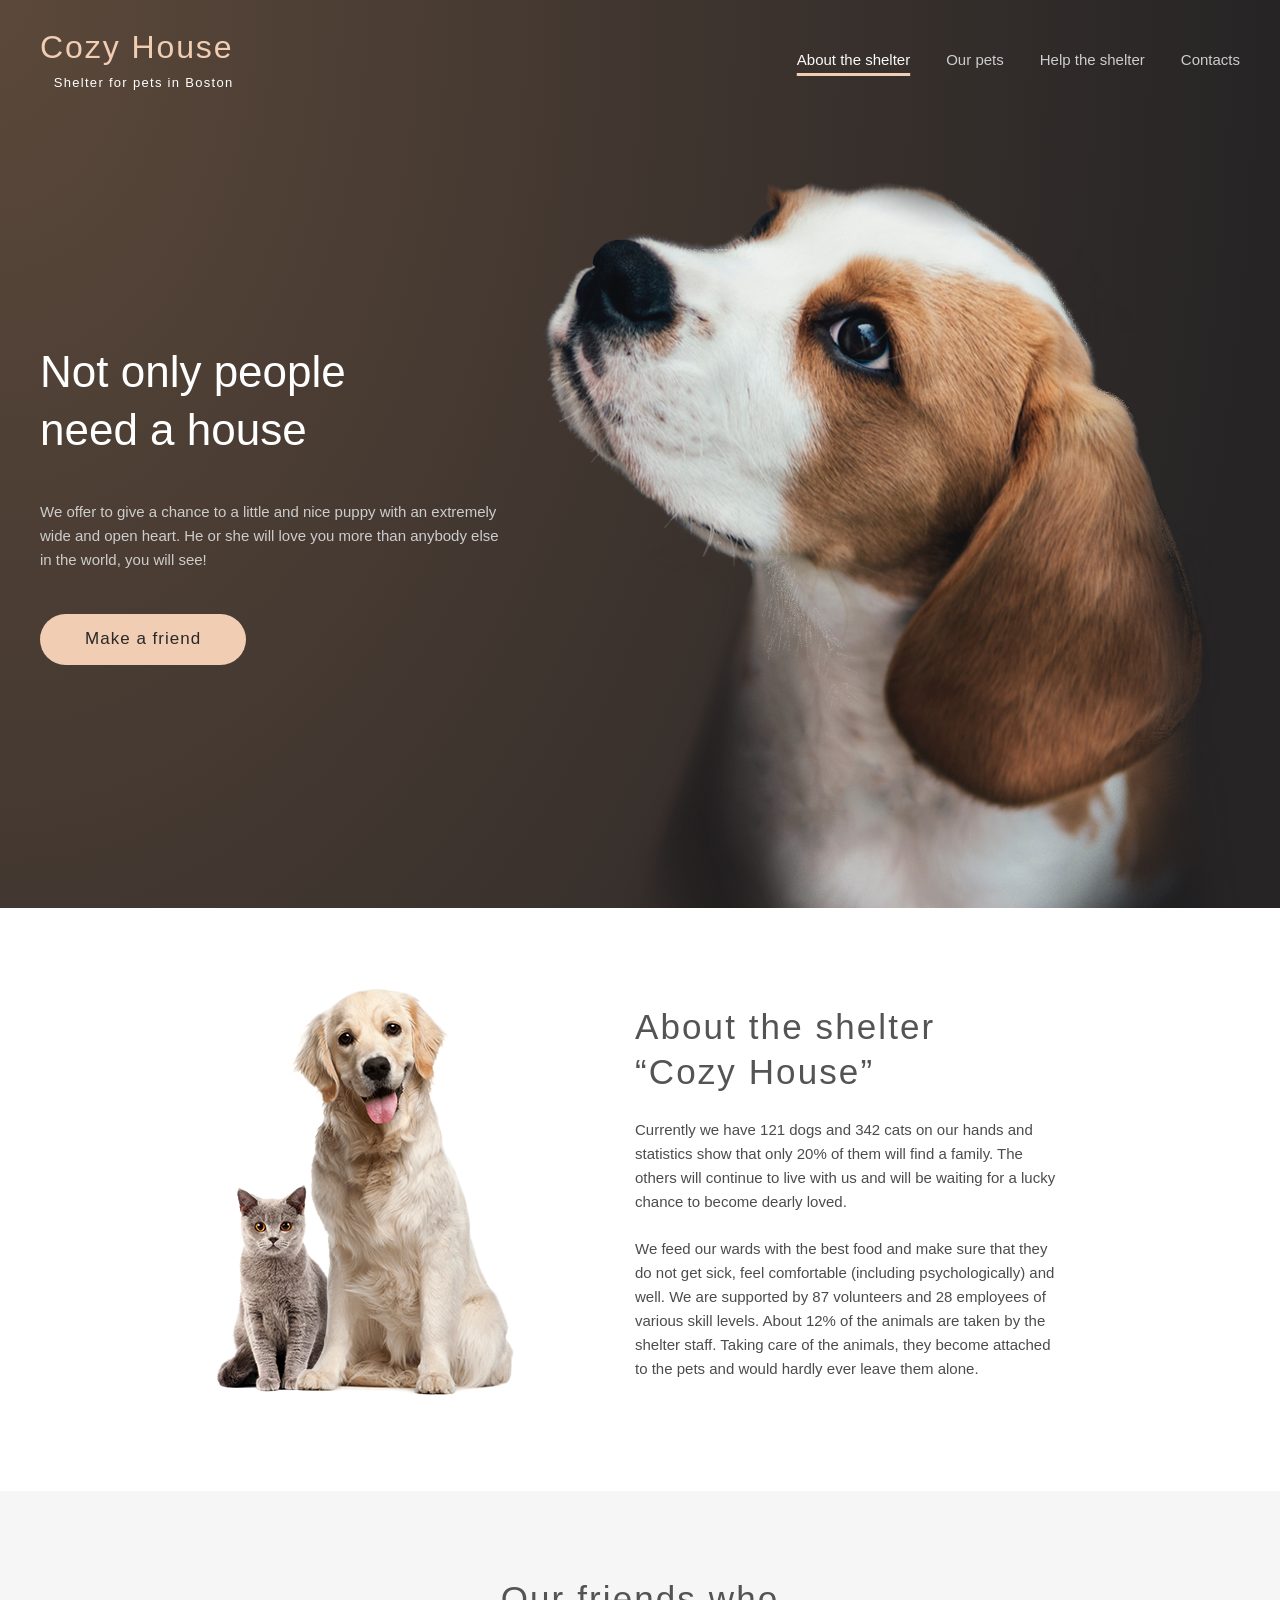
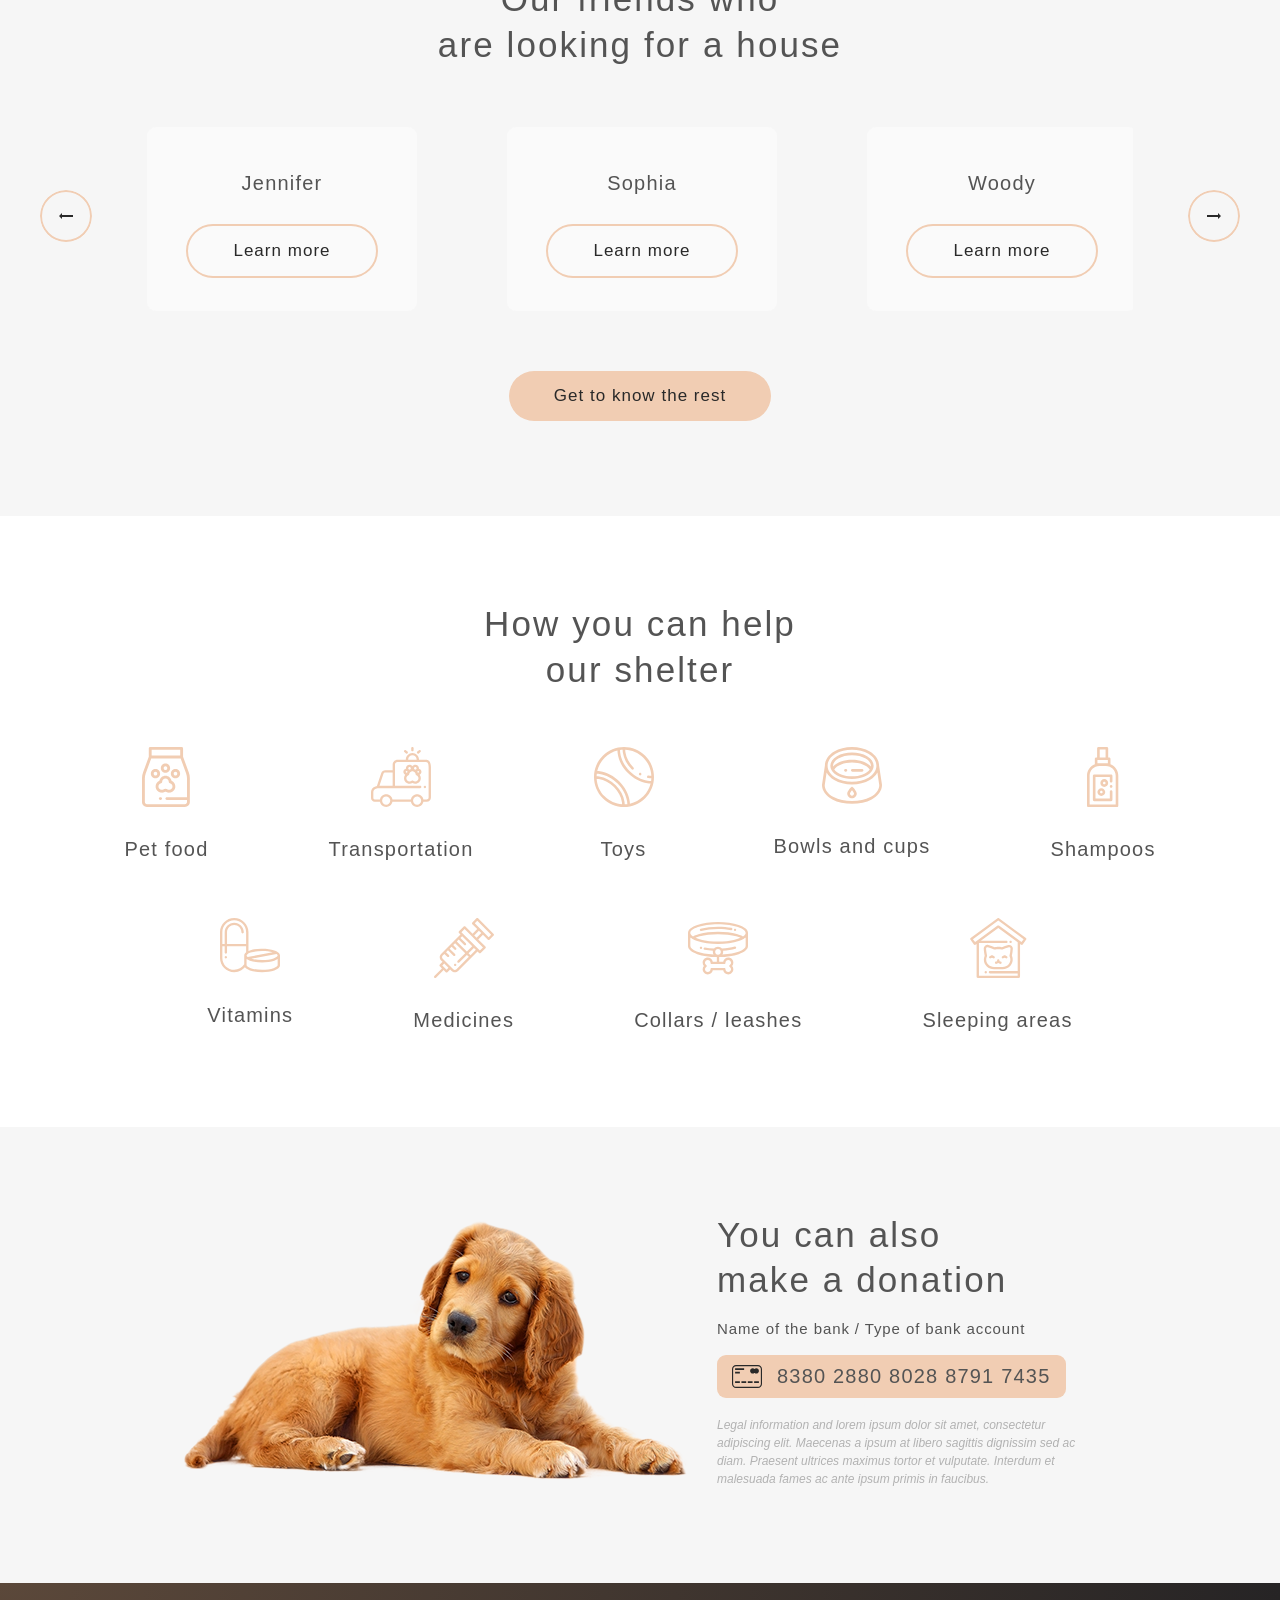
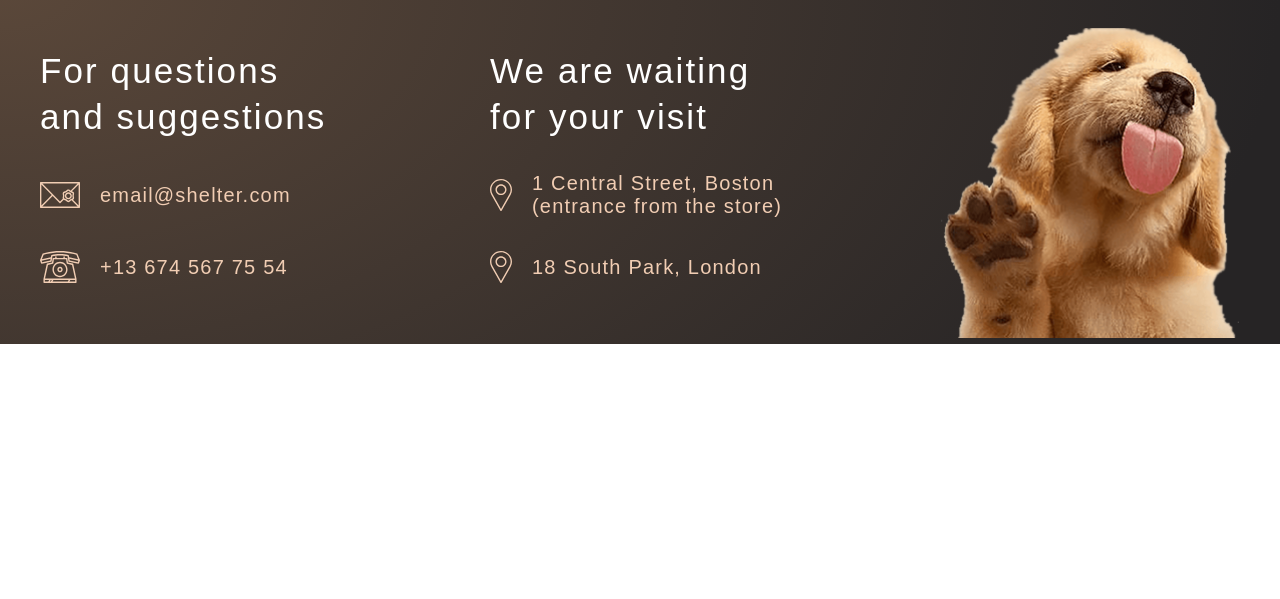
==== commit ff5ed8e4: "feat: implement infinite slider (Mon, Jun 29, 2026 10:06:49 AM)" ====
--- a/shelter/index.html
+++ b/shelter/index.html
@@ -31,11 +31,13 @@
                         <span></span>
                     </button>
 
-                    <nav>
-                        <a class="active">About the shelter</a>
-                        <a href="pets.html">Our pets</a>
-                        <a href="#our-help">Help the shelter</a>
-                        <a href="#contacts">Contacts</a>
+                    <nav class="menu">
+                        <ul class="nav__list">
+                            <li><a class="active" href="#">About the shelter</a></li>
+                            <li><a href="pets.html">Our pets</a></li>
+                            <li><a href="#our-help">Help the shelter</a></li>
+                            <li><a href="#contacts">Contacts</a></li>
+                        </ul>
                     </nav>
                 </header>
 
@@ -105,7 +107,7 @@
 
                     <div class="slider-wrapper">
                         <div class="slider-line">
-                            <div class="pet-card">
+                            <!-- <div class="pet-card">
                                 <figure>
                                     <img src="./IMG/pets-card/pets-katrine.png" alt="Katrine">
                                     <figcaption>
@@ -142,7 +144,9 @@
                                 <button class="second-button">
                                     Learn more
                                 </button>
-                            </div>
+                            </div> -->
+
+
 
                         </div>
                     </div>
@@ -511,6 +515,7 @@
         </footer>
     </div>
 
+    <script src="index.js"></script>
 </body>
 
 </html>
--- a/shelter/style.css
+++ b/shelter/style.css
@@ -1,7 +1,3 @@
-body {
-  overflow-y: hidden;
-}
-
 :root {
   --font-family: "Georgia", sans-serif;
   --second-family: "Arial", sans-serif;
@@ -37,6 +33,10 @@
   line-height: 130%;
 }
 
+body.lock {
+  overflow: hidden;
+}
+
 .wrapper {
   width: 100%;
   margin-left: auto;
@@ -97,6 +97,10 @@
 button:hover {
   cursor: pointer;
   box-shadow: none;
+}
+
+.primary-button:hover,
+.second-button:hover {
   background: var(--color-primary-light);
 }
 
@@ -112,6 +116,8 @@
   cursor: pointer;
   position: relative;
   z-index: 10;
+
+  transition: transform 0.5s ease-in-out;
 }
 
 .burger-btn span,
@@ -195,7 +201,7 @@
   max-width: 1280px;
   display: flex;
   align-items: center;
-  padding: 25px 40px 30px 40px;
+  padding: 30px 40px 30px 40px;
 }
 
 .pets-header .logo__title,
@@ -235,8 +241,9 @@
   text-align: right;
 }
 
-nav {
-  display: flex;
+.nav__list {
+  display: flex;
+  list-style-type: none;
   gap: 36px;
   transition: transform 1s ease;
 }
@@ -394,17 +401,13 @@
 .slider-wrapper {
   width: 100%;
   overflow: hidden;
-  display: flex;
-  justify-content: center;
 }
 
 .slider-line {
-  width: 100%;
+  width: max-content;
   display: flex;
   gap: 90px;
   overflow: hidden;
-
-  transition: transform 1s linear;
 }
 
 .non-active {
@@ -414,6 +417,7 @@
 .pet-card {
   width: 270px;
   display: flex;
+  flex-shrink: 0;
   flex-direction: column;
   align-items: center;
   gap: 30px;
@@ -629,7 +633,7 @@
   display: flex;
   flex-direction: column;
   align-items: center;
-  gap: 60px;
+  gap: 58px;
 }
 
 .our-pets__container h2 {
@@ -639,7 +643,8 @@
 .pets-wrapper {
   width: 100%;
   display: grid;
-  gap: 35px;
+  row-gap: 27px;
+  column-gap: 38px;
   grid-template-columns: repeat(4, 1fr);
   grid-template-rows: repeat(2, 1fr);
 }
@@ -653,15 +658,28 @@
   cursor: pointer;
 }
 
+.pets-footer .container {
+  padding-top: 30px;
+}
+
 @media screen and (max-width: 1278px) {
-  .pet-card:last-child {
-    display: none;
-  }
-
   .slider-line {
     width: 100%;
+    will-change: transform;
     max-width: 700px;
     gap: calc(100% - 270px - 270px);
+  }
+
+  .pets-wrapper {
+    overflow: hidden;
+    width: 100%;
+    max-width: 700px;
+    height: 1375px;
+    display: grid;
+    row-gap: 25px;
+    column-gap: calc(100% - 270px - 270px);
+    grid-template-columns: repeat(2, 1fr);
+    grid-template-rows: repeat(3, 1fr);
   }
 }
 
@@ -823,17 +841,6 @@
     padding-right: 95px;
   }
 
-  .pets-wrapper {
-    overflow: hidden;
-    width: 100%;
-    height: 1375px;
-    display: grid;
-    row-gap: 30px;
-    column-gap: 40px;
-    grid-template-columns: repeat(2, 1fr);
-    grid-template-rows: repeat(3, 1fr);
-  }
-
   .our-pets__container {
     display: flex;
 
@@ -863,8 +870,38 @@
     display: flex;
   }
 
-  nav {
-    display: none;
+  .burger-btn.close {
+    transform: rotate(90deg);
+  }
+
+  .menu {
+    position: fixed;
+    right: -100%;
+    top: 0;
+    width: 320px;
+    height: 100vh;
+    transition: right 0.5s ease-in-out;
+    display: flex;
+    flex-direction: column;
+    align-items: center;
+    justify-content: center;
+    background: var(--color-dark-3xl);
+  }
+
+  .menu.open {
+    right: 0;
+  }
+
+  .nav__list {
+    display: flex;
+    flex-direction: column;
+    gap: 40px;
+    align-items: center;
+    justify-content: center;
+  }
+
+  nav a {
+    font-size: 32px;
   }
 
   .main-h1,
@@ -956,11 +993,6 @@
   .slider-wrapper {
     grid-column: 1 / 3;
     grid-row: 1;
-    width: 100%;
-  }
-
-  .pet-card:last-child {
-    display: none;
   }
 
   .slider-line {
@@ -1147,12 +1179,12 @@
     font-size: 25px;
   }
 
-  .pets-wrapper {
+  .our-pets__container .pets-wrapper {
     height: 1365px;
     display: flex;
     flex-direction: column;
     align-items: center;
-    gap: 25px;
+    gap: 35px;
   }
 
   .pets-wrapper .pet-card figcaption {
@@ -1162,4 +1194,8 @@
   .our-pets__pagination {
     gap: 10px;
   }
-}
+
+  .pets-footer .container {
+    padding-top: 30px;
+  }
+}
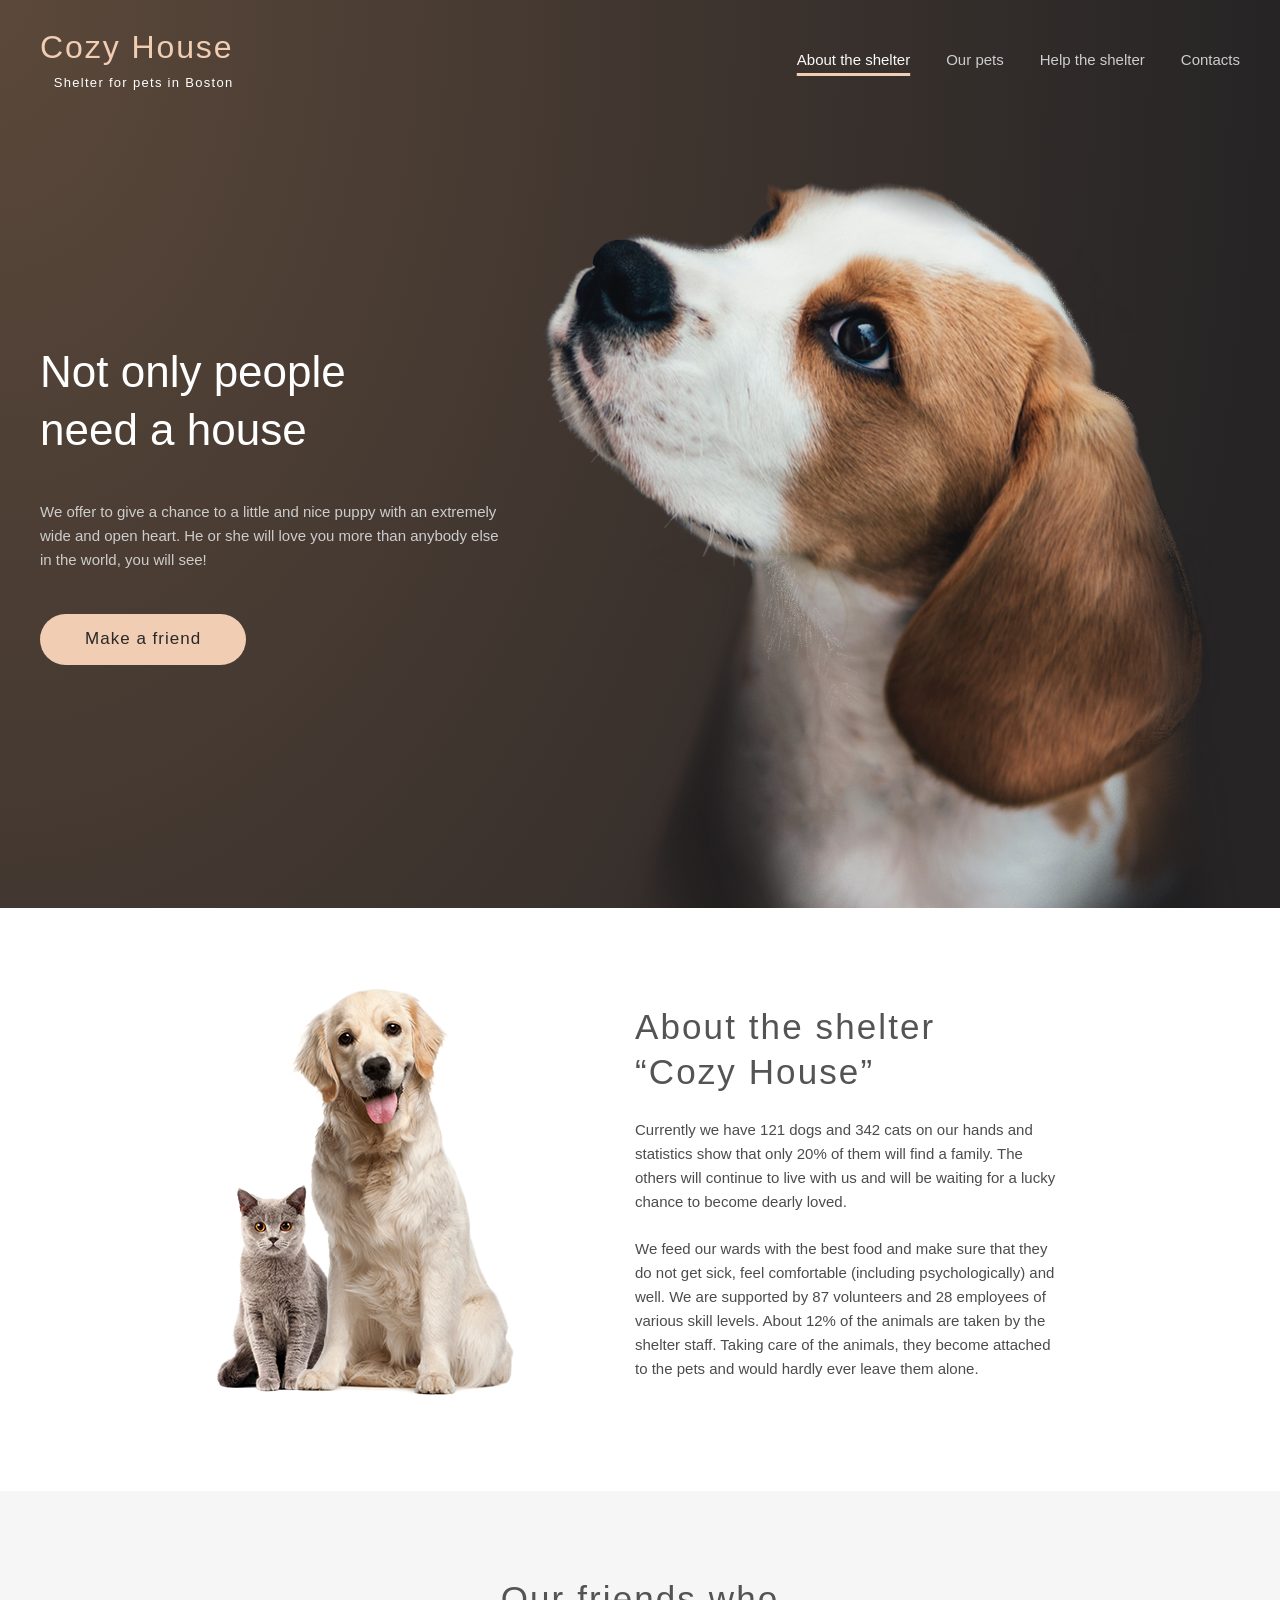
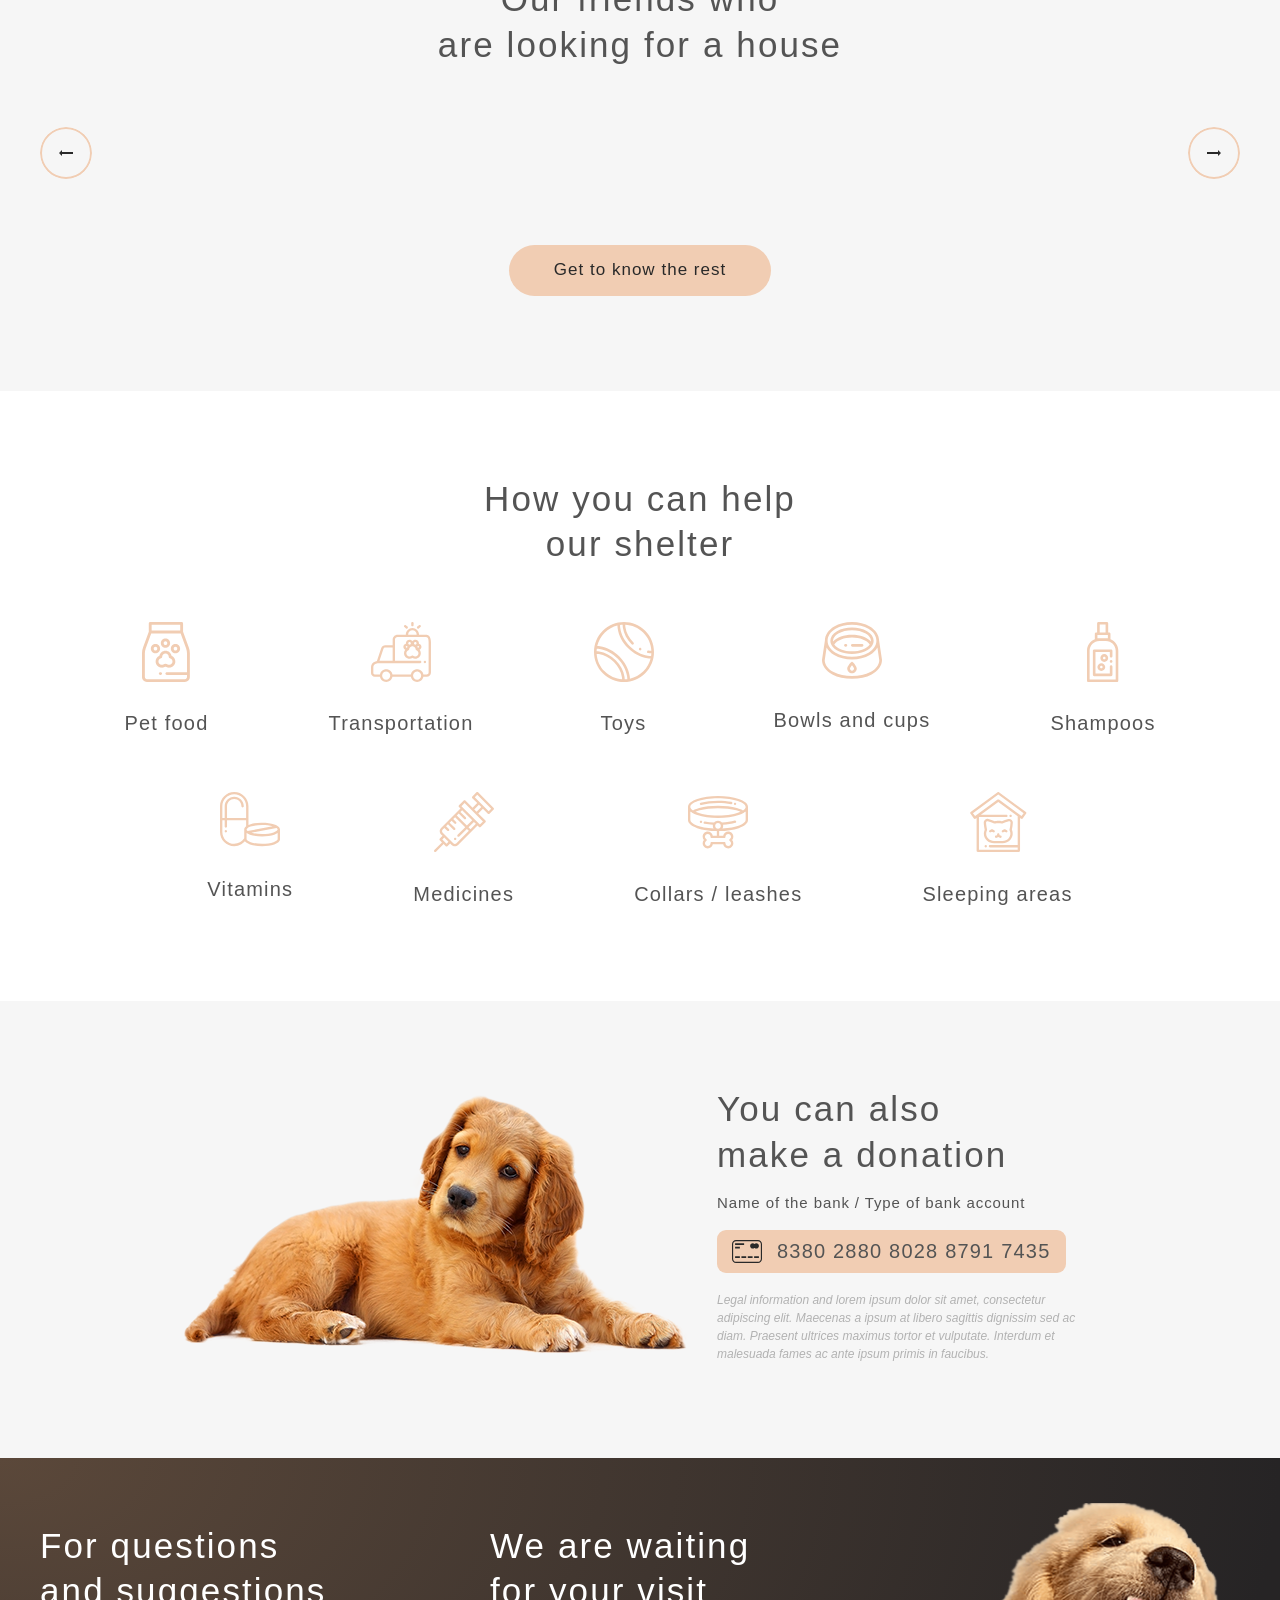
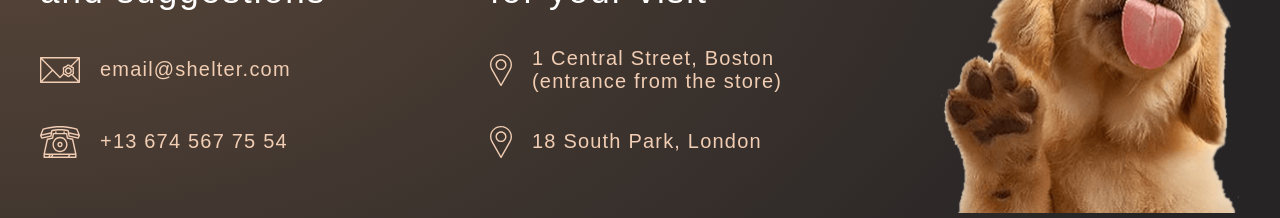
==== commit 51a68e92: "feat: implement pagination on pets (Tue, Jun 30, 2026 12:43:35 AM)" ====
--- a/shelter/index.html
+++ b/shelter/index.html
@@ -107,46 +107,6 @@
 
                     <div class="slider-wrapper">
                         <div class="slider-line">
-                            <!-- <div class="pet-card">
-                                <figure>
-                                    <img src="./IMG/pets-card/pets-katrine.png" alt="Katrine">
-                                    <figcaption>
-                                        Katrine
-                                    </figcaption>
-                                </figure>
-
-                                <button class="second-button">
-                                    Learn more
-                                </button>
-                            </div>
-
-                            <div class="pet-card">
-                                <figure>
-                                    <img class="pet-image" src="./IMG/pets-card/pets-jennifer.png" alt="Jennifer">
-                                    <figcaption>
-                                        Jennifer
-                                    </figcaption>
-                                </figure>
-
-                                <button class="second-button pet-btn">
-                                    Learn more
-                                </button>
-                            </div>
-
-                            <div class="pet-card">
-                                <figure>
-                                    <img src="./IMG/pets-card/pets-woody.png" alt="Woody">
-                                    <figcaption>
-                                        Woody
-                                    </figcaption>
-                                </figure>
-
-                                <button class="second-button">
-                                    Learn more
-                                </button>
-                            </div> -->
-
-
 
                         </div>
                     </div>
--- a/shelter/style.css
+++ b/shelter/style.css
@@ -662,6 +662,27 @@
   padding-top: 30px;
 }
 
+.btn-current {
+  width: 52px;
+  height: 52px;
+
+  display: flex;
+  justify-content: center;
+  align-items: center;
+  border-radius: 50%;
+  background: var(--color-primary);
+}
+
+.pagination__btn {
+  width: 52px;
+  height: 52px;
+  display: flex;
+  justify-content: center;
+  align-items: center;
+  border-radius: 50%;
+  border: 2px solid var(--color-primary);
+}
+
 @media screen and (max-width: 1278px) {
   .slider-line {
     width: 100%;
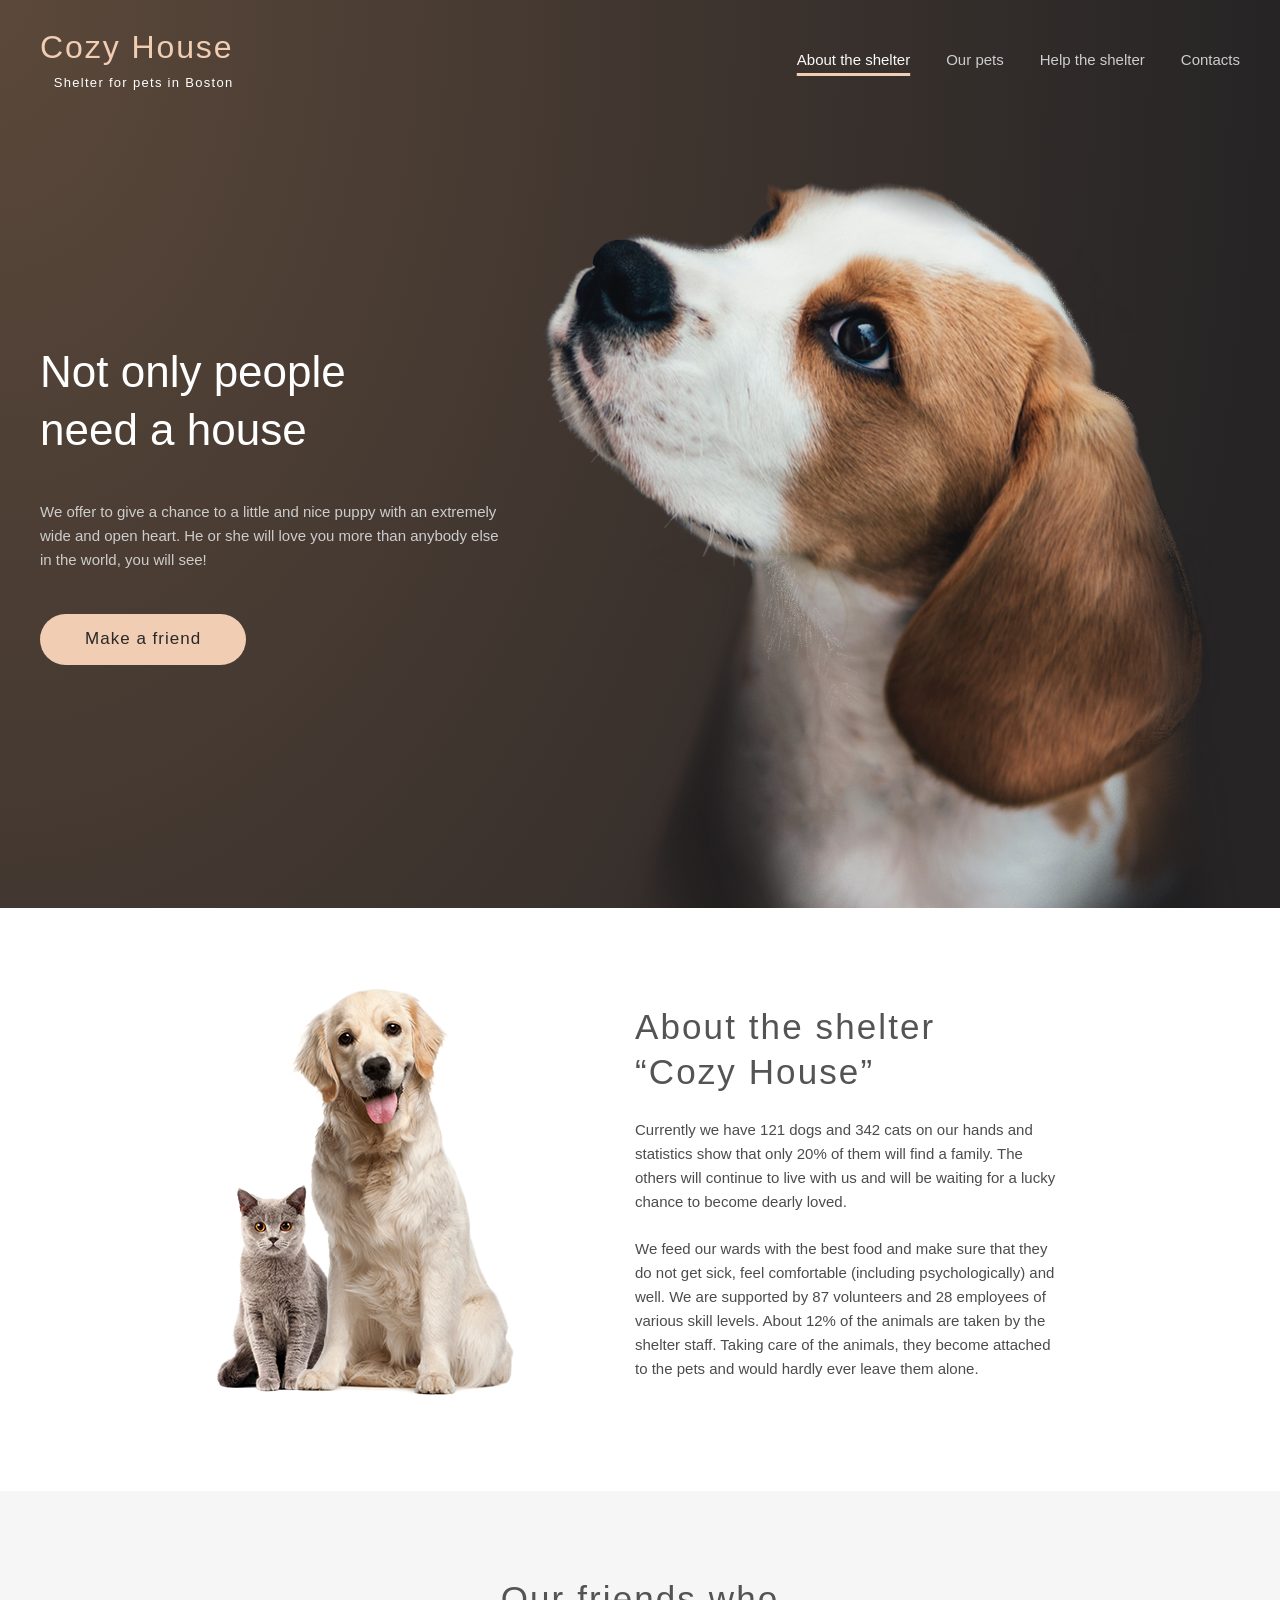
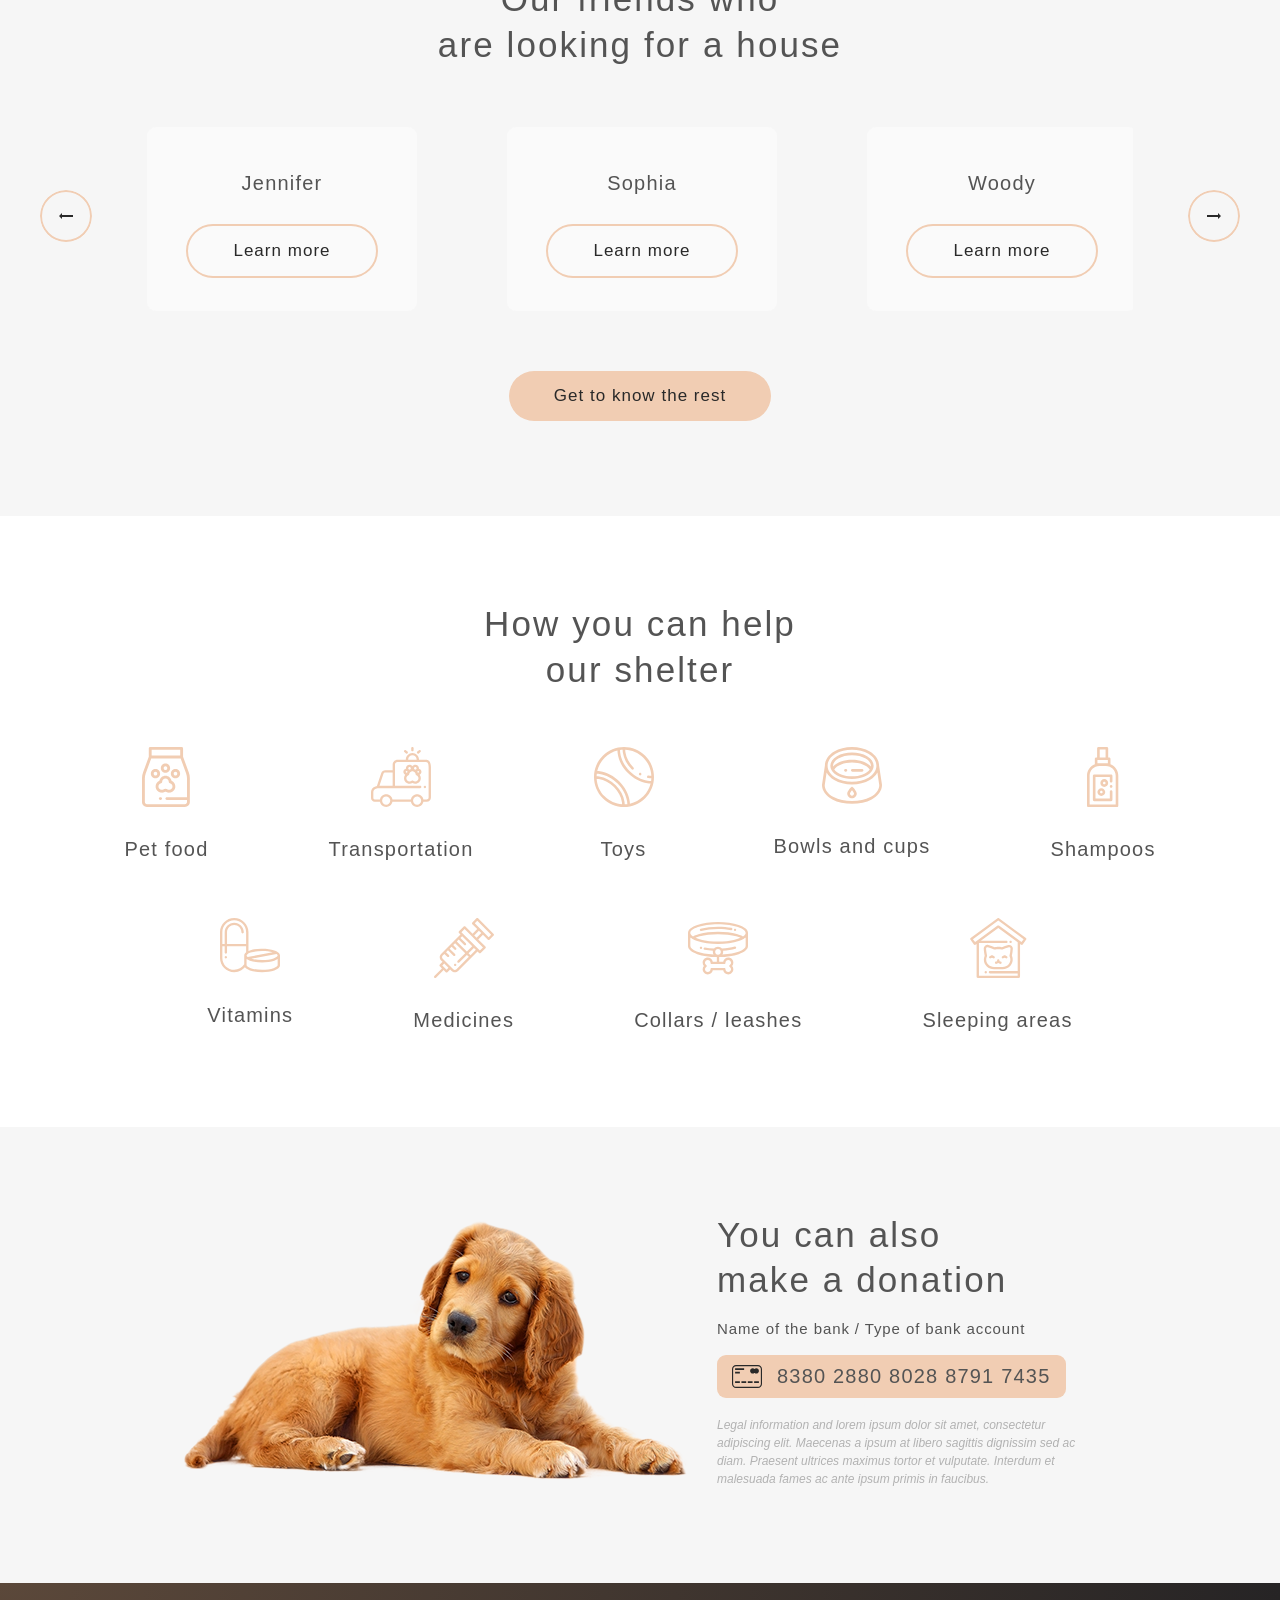
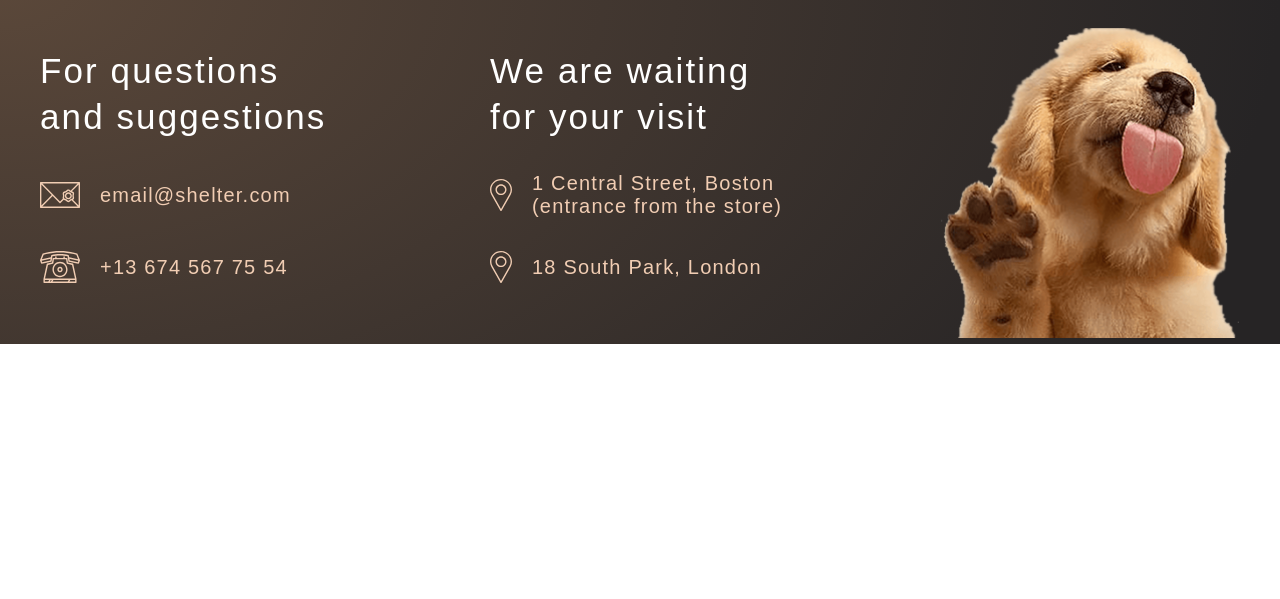
==== commit 2d59b7a5: "refactor: styles modal window on main  page (Wed, Jul 01, 2026 12:06:52 AM)" ====
--- a/shelter/index.html
+++ b/shelter/index.html
@@ -475,6 +475,34 @@
         </footer>
     </div>
 
+    <div class="popup-overlay">
+        <div class="popup">
+
+            <button class="popup-close">
+                ✕
+            </button>
+
+            <img class="popup-image" src="" alt="pet">
+
+            <div class="popup-content">
+
+                <h2 class="popup-name"></h2>
+
+                <h4 class="popup-type"></h4>
+
+                <p class="popup-description"></p>
+
+                <ul class="popup-list">
+                    <li><b>Age:</b> <span class="popup-age"></span></li>
+                    <li><b>Inoculations:</b> <span class="popup-inoculations"></span></li>
+                    <li><b>Diseases:</b> <span class="popup-diseases"></span></li>
+                    <li><b>Parasites:</b> <span class="popup-parasites"></span></li>
+                </ul>
+
+            </div>
+
+        </div>
+    </div>
     <script src="index.js"></script>
 </body>
 
--- a/shelter/style.css
+++ b/shelter/style.css
@@ -647,6 +647,16 @@
   column-gap: 38px;
   grid-template-columns: repeat(4, 1fr);
   grid-template-rows: repeat(2, 1fr);
+  position: relative;
+  transition: transform 0.8s ease;
+}
+
+.pets-wrapper.fade-out {
+  transform: translateX(-100%);
+}
+
+.pets-wrapper.fade-in {
+  transform: translateX(0);
 }
 
 .our-pets__pagination {
@@ -681,6 +691,15 @@
   align-items: center;
   border-radius: 50%;
   border: 2px solid var(--color-primary);
+}
+
+.btn-inactive {
+  color: var(--color-dark-s);
+  border: 2px solid var(--color-dark-s);
+}
+
+.btn-inactive:hover {
+  cursor: default;
 }
 
 @media screen and (max-width: 1278px) {
@@ -1220,3 +1239,131 @@
     padding-top: 30px;
   }
 }
+
+.popup-overlay {
+  position: fixed;
+  inset: 0;
+
+  display: flex;
+  justify-content: center;
+  align-items: center;
+
+  background: rgba(41, 41, 41, 0.6);
+
+  opacity: 0;
+  visibility: hidden;
+
+  transition: 0.5s;
+
+  z-index: 1000;
+}
+
+.popup-overlay.open {
+  opacity: 1;
+  visibility: visible;
+}
+
+.popup {
+  width: 900px;
+  height: 500px;
+  position: relative;
+  border-radius: 9px;
+
+  display: flex;
+  gap: 30px;
+  background: #fafafa;
+
+  padding: 20px;
+}
+
+.popup-image {
+  width: 55%;
+  border-radius: 9px;
+}
+
+.popup-name {
+  text-align: left;
+  color: #000;
+}
+
+.popup-content {
+  padding-top: 30px;
+  display: flex;
+  flex-direction: column;
+  gap: 30px;
+}
+
+.popup-list {
+  list-style-position: inside;
+  display: flex;
+  flex-direction: column;
+  gap: 10px;
+}
+
+.popup-list li::marker {
+  color: var(--color-primary);
+}
+
+.popup-close {
+  position: absolute;
+
+  top: -50px;
+  right: -50px;
+
+  width: 52px;
+  height: 52px;
+  border-radius: 50%;
+  border: 2px solid #f1cdb3;
+
+  background: white;
+  cursor: pointer;
+}
+
+.popup-type {
+  font-family: var(--font-family);
+  font-weight: 400;
+  font-size: 20px;
+  line-height: 115%;
+  letter-spacing: 0.06em;
+  color: #000;
+}
+
+.popup-description {
+  font-family: var(--font-family);
+  font-weight: 400;
+  font-size: 15px;
+  line-height: 110%;
+  letter-spacing: 0.06em;
+  color: #000;
+}
+
+@media (max-width: 1279px) {
+  .popup {
+    width: 630px;
+    height: 350px;
+  }
+
+  .popup-content {
+    padding-top: 5px;
+    gap: 10px;
+  }
+
+  .popup-image {
+    width: 350px;
+  }
+
+  .popup-description {
+    font-size: 13px;
+  }
+}
+
+@media (max-width: 767px) {
+  .popup {
+    width: 240px;
+    padding: 10px;
+  }
+
+  .popup-image {
+    display: none;
+  }
+}
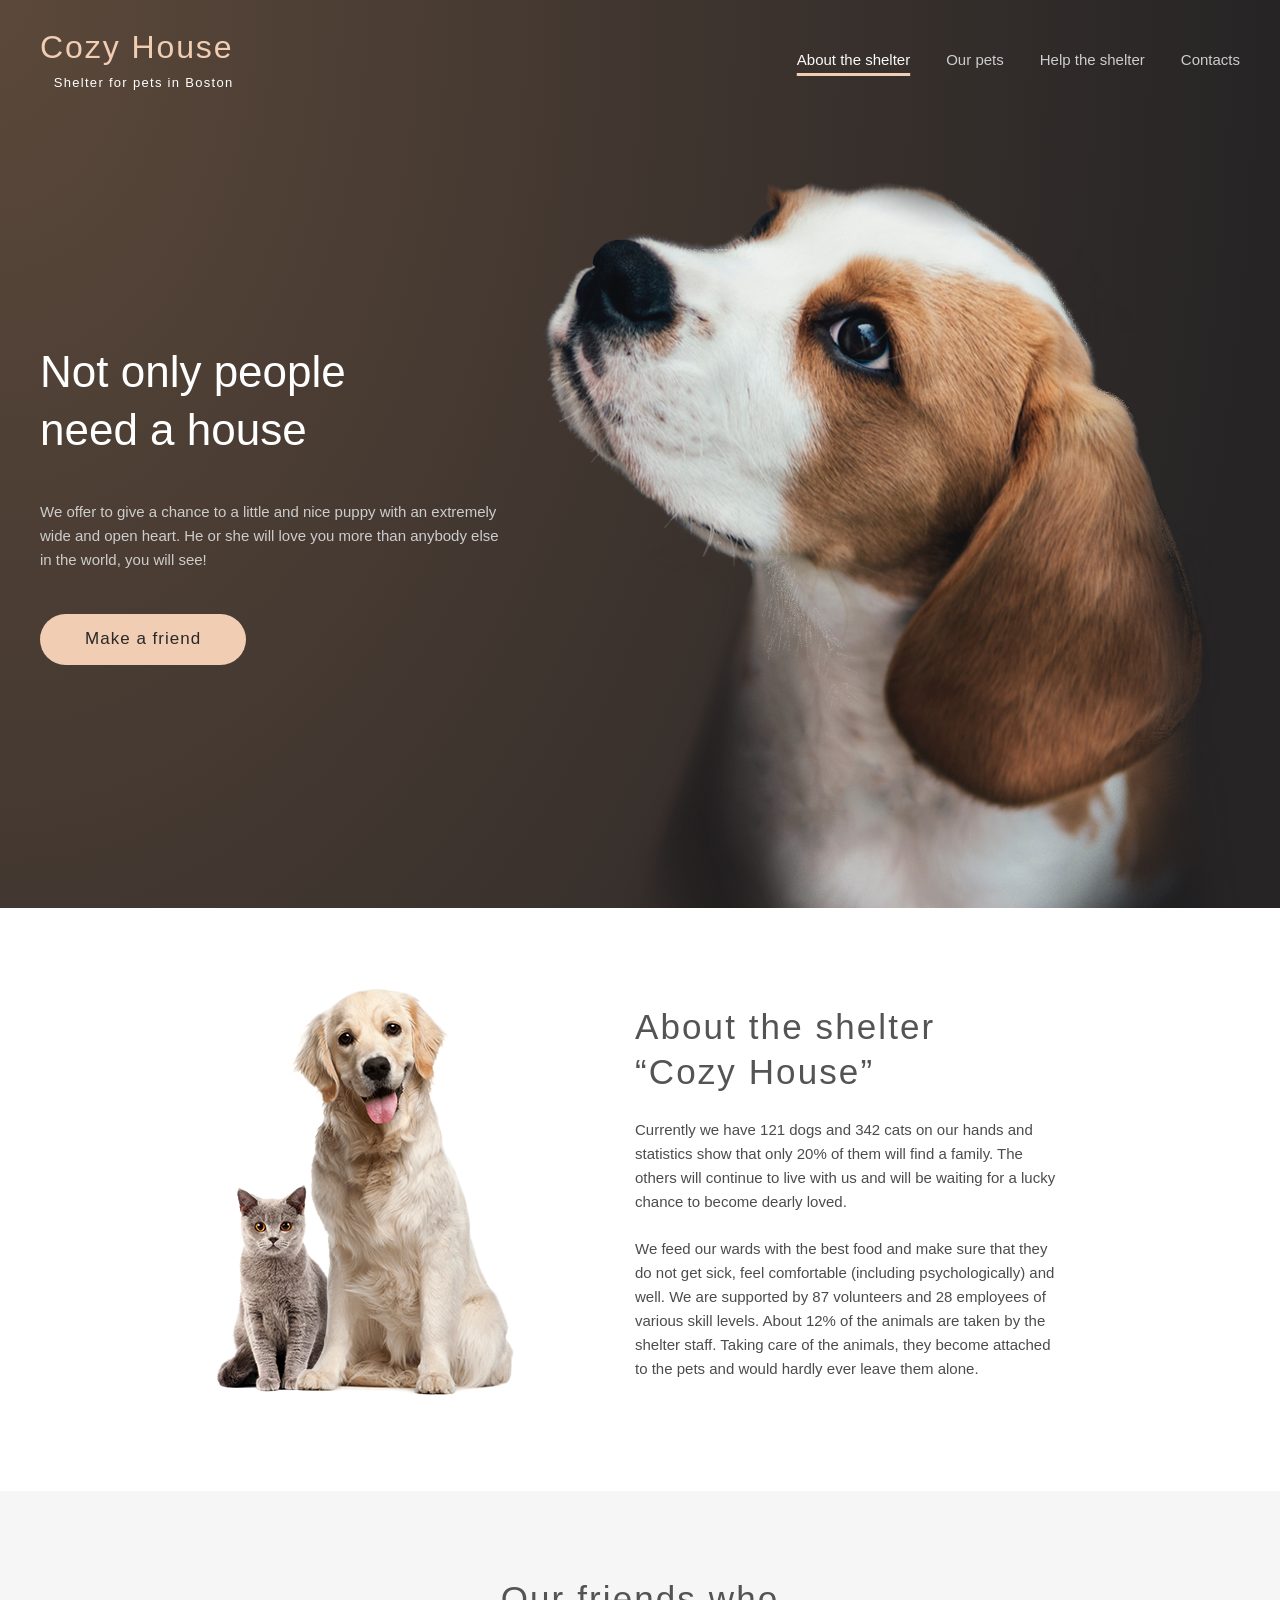
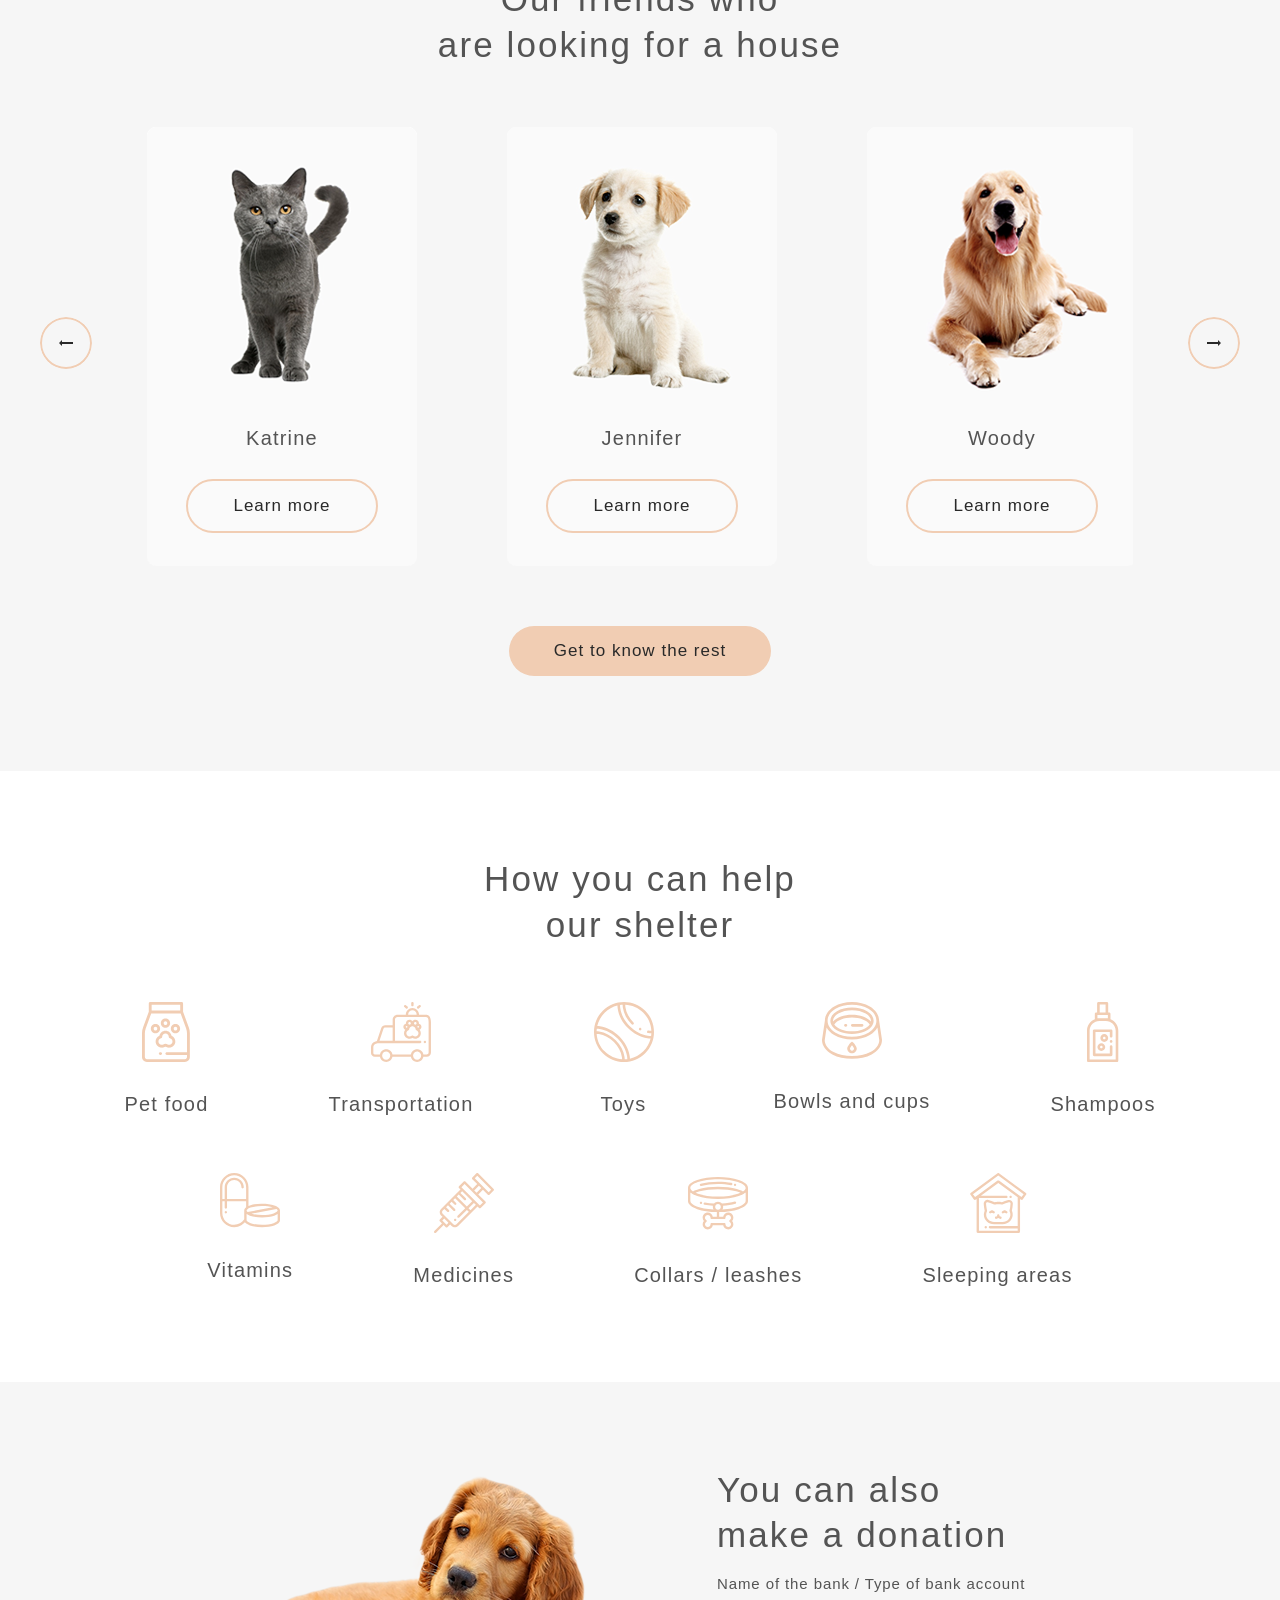
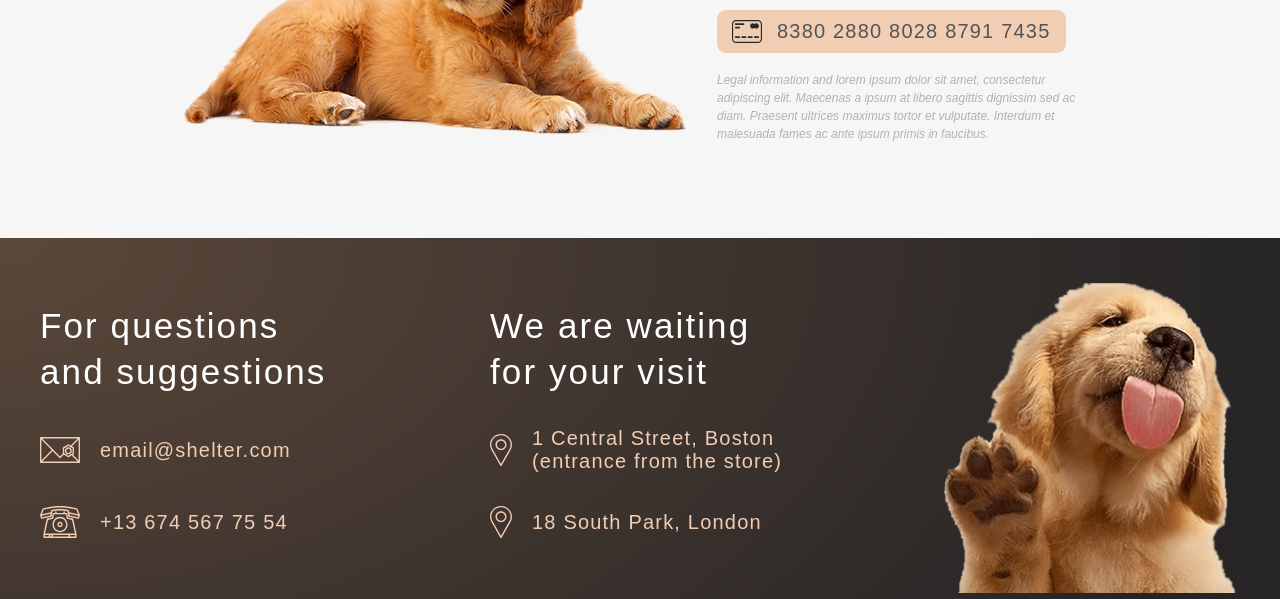
==== commit 562878e3: "Merge pull request #1 from letmezep/shelter JS/FE Summer bootcamp 2026Q2 Task#2 Shelter: Part 1" ====
--- a/shelter/index.html
+++ b/shelter/index.html
@@ -31,13 +31,11 @@
                         <span></span>
                     </button>
 
-                    <nav class="menu">
-                        <ul class="nav__list">
-                            <li><a class="active" href="#">About the shelter</a></li>
-                            <li><a href="pets.html">Our pets</a></li>
-                            <li><a href="#our-help">Help the shelter</a></li>
-                            <li><a href="#contacts">Contacts</a></li>
-                        </ul>
+                    <nav>
+                        <a class="active">About the shelter</a>
+                        <a href="pets.html">Our pets</a>
+                        <a href="#our-help">Help the shelter</a>
+                        <a href="#contacts">Contacts</a>
                     </nav>
                 </header>
 
@@ -107,6 +105,44 @@
 
                     <div class="slider-wrapper">
                         <div class="slider-line">
+                            <div class="pet-card">
+                                <figure>
+                                    <img src="./IMG/pets-card/pets-katrine.png" alt="Katrine">
+                                    <figcaption>
+                                        Katrine
+                                    </figcaption>
+                                </figure>
+
+                                <button class="second-button">
+                                    Learn more
+                                </button>
+                            </div>
+
+                            <div class="pet-card">
+                                <figure>
+                                    <img class="pet-image" src="./IMG/pets-card/pets-jennifer.png" alt="Jennifer">
+                                    <figcaption>
+                                        Jennifer
+                                    </figcaption>
+                                </figure>
+
+                                <button class="second-button pet-btn">
+                                    Learn more
+                                </button>
+                            </div>
+
+                            <div class="pet-card">
+                                <figure>
+                                    <img src="./IMG/pets-card/pets-woody.png" alt="Woody">
+                                    <figcaption>
+                                        Woody
+                                    </figcaption>
+                                </figure>
+
+                                <button class="second-button">
+                                    Learn more
+                                </button>
+                            </div>
 
                         </div>
                     </div>
@@ -475,35 +511,6 @@
         </footer>
     </div>
 
-    <div class="popup-overlay">
-        <div class="popup">
-
-            <button class="popup-close">
-                ✕
-            </button>
-
-            <img class="popup-image" src="" alt="pet">
-
-            <div class="popup-content">
-
-                <h2 class="popup-name"></h2>
-
-                <h4 class="popup-type"></h4>
-
-                <p class="popup-description"></p>
-
-                <ul class="popup-list">
-                    <li><b>Age:</b> <span class="popup-age"></span></li>
-                    <li><b>Inoculations:</b> <span class="popup-inoculations"></span></li>
-                    <li><b>Diseases:</b> <span class="popup-diseases"></span></li>
-                    <li><b>Parasites:</b> <span class="popup-parasites"></span></li>
-                </ul>
-
-            </div>
-
-        </div>
-    </div>
-    <script src="index.js"></script>
 </body>
 
 </html>
--- a/shelter/style.css
+++ b/shelter/style.css
@@ -33,10 +33,6 @@
   line-height: 130%;
 }
 
-body.lock {
-  overflow: hidden;
-}
-
 .wrapper {
   width: 100%;
   margin-left: auto;
@@ -97,10 +93,6 @@
 button:hover {
   cursor: pointer;
   box-shadow: none;
-}
-
-.primary-button:hover,
-.second-button:hover {
   background: var(--color-primary-light);
 }
 
@@ -116,8 +108,6 @@
   cursor: pointer;
   position: relative;
   z-index: 10;
-
-  transition: transform 0.5s ease-in-out;
 }
 
 .burger-btn span,
@@ -241,9 +231,8 @@
   text-align: right;
 }
 
-.nav__list {
-  display: flex;
-  list-style-type: none;
+nav {
+  display: flex;
   gap: 36px;
   transition: transform 1s ease;
 }
@@ -401,13 +390,17 @@
 .slider-wrapper {
   width: 100%;
   overflow: hidden;
+  display: flex;
+  justify-content: center;
 }
 
 .slider-line {
-  width: max-content;
+  width: 100%;
   display: flex;
   gap: 90px;
   overflow: hidden;
+
+  transition: transform 1s linear;
 }
 
 .non-active {
@@ -417,7 +410,6 @@
 .pet-card {
   width: 270px;
   display: flex;
-  flex-shrink: 0;
   flex-direction: column;
   align-items: center;
   gap: 30px;
@@ -647,16 +639,6 @@
   column-gap: 38px;
   grid-template-columns: repeat(4, 1fr);
   grid-template-rows: repeat(2, 1fr);
-  position: relative;
-  transition: transform 0.8s ease;
-}
-
-.pets-wrapper.fade-out {
-  transform: translateX(-100%);
-}
-
-.pets-wrapper.fade-in {
-  transform: translateX(0);
 }
 
 .our-pets__pagination {
@@ -672,40 +654,13 @@
   padding-top: 30px;
 }
 
-.btn-current {
-  width: 52px;
-  height: 52px;
-
-  display: flex;
-  justify-content: center;
-  align-items: center;
-  border-radius: 50%;
-  background: var(--color-primary);
-}
-
-.pagination__btn {
-  width: 52px;
-  height: 52px;
-  display: flex;
-  justify-content: center;
-  align-items: center;
-  border-radius: 50%;
-  border: 2px solid var(--color-primary);
-}
-
-.btn-inactive {
-  color: var(--color-dark-s);
-  border: 2px solid var(--color-dark-s);
-}
-
-.btn-inactive:hover {
-  cursor: default;
-}
-
 @media screen and (max-width: 1278px) {
+  .slider-line .pet-card:last-child {
+    display: none;
+  }
+
   .slider-line {
     width: 100%;
-    will-change: transform;
     max-width: 700px;
     gap: calc(100% - 270px - 270px);
   }
@@ -881,6 +836,18 @@
     padding-right: 95px;
   }
 
+  /* .pets-wrapper {
+    overflow: hidden;
+    width: 100%;
+    max-width: 700px;
+    height: 1375px;
+    display: grid;
+    row-gap: 30px;
+    column-gap: calc(100% - 270px - 270px);
+    grid-template-columns: repeat(2, 1fr);
+    grid-template-rows: repeat(3, 1fr);
+  } */
+
   .our-pets__container {
     display: flex;
 
@@ -910,38 +877,8 @@
     display: flex;
   }
 
-  .burger-btn.close {
-    transform: rotate(90deg);
-  }
-
-  .menu {
-    position: fixed;
-    right: -100%;
-    top: 0;
-    width: 320px;
-    height: 100vh;
-    transition: right 0.5s ease-in-out;
-    display: flex;
-    flex-direction: column;
-    align-items: center;
-    justify-content: center;
-    background: var(--color-dark-3xl);
-  }
-
-  .menu.open {
-    right: 0;
-  }
-
-  .nav__list {
-    display: flex;
-    flex-direction: column;
-    gap: 40px;
-    align-items: center;
-    justify-content: center;
-  }
-
-  nav a {
-    font-size: 32px;
+  nav {
+    display: none;
   }
 
   .main-h1,
@@ -1033,6 +970,11 @@
   .slider-wrapper {
     grid-column: 1 / 3;
     grid-row: 1;
+    width: 100%;
+  }
+
+  .pet-card:last-child {
+    display: none;
   }
 
   .slider-line {
@@ -1239,131 +1181,3 @@
     padding-top: 30px;
   }
 }
-
-.popup-overlay {
-  position: fixed;
-  inset: 0;
-
-  display: flex;
-  justify-content: center;
-  align-items: center;
-
-  background: rgba(41, 41, 41, 0.6);
-
-  opacity: 0;
-  visibility: hidden;
-
-  transition: 0.5s;
-
-  z-index: 1000;
-}
-
-.popup-overlay.open {
-  opacity: 1;
-  visibility: visible;
-}
-
-.popup {
-  width: 900px;
-  height: 500px;
-  position: relative;
-  border-radius: 9px;
-
-  display: flex;
-  gap: 30px;
-  background: #fafafa;
-
-  padding: 20px;
-}
-
-.popup-image {
-  width: 55%;
-  border-radius: 9px;
-}
-
-.popup-name {
-  text-align: left;
-  color: #000;
-}
-
-.popup-content {
-  padding-top: 30px;
-  display: flex;
-  flex-direction: column;
-  gap: 30px;
-}
-
-.popup-list {
-  list-style-position: inside;
-  display: flex;
-  flex-direction: column;
-  gap: 10px;
-}
-
-.popup-list li::marker {
-  color: var(--color-primary);
-}
-
-.popup-close {
-  position: absolute;
-
-  top: -50px;
-  right: -50px;
-
-  width: 52px;
-  height: 52px;
-  border-radius: 50%;
-  border: 2px solid #f1cdb3;
-
-  background: white;
-  cursor: pointer;
-}
-
-.popup-type {
-  font-family: var(--font-family);
-  font-weight: 400;
-  font-size: 20px;
-  line-height: 115%;
-  letter-spacing: 0.06em;
-  color: #000;
-}
-
-.popup-description {
-  font-family: var(--font-family);
-  font-weight: 400;
-  font-size: 15px;
-  line-height: 110%;
-  letter-spacing: 0.06em;
-  color: #000;
-}
-
-@media (max-width: 1279px) {
-  .popup {
-    width: 630px;
-    height: 350px;
-  }
-
-  .popup-content {
-    padding-top: 5px;
-    gap: 10px;
-  }
-
-  .popup-image {
-    width: 350px;
-  }
-
-  .popup-description {
-    font-size: 13px;
-  }
-}
-
-@media (max-width: 767px) {
-  .popup {
-    width: 240px;
-    padding: 10px;
-  }
-
-  .popup-image {
-    display: none;
-  }
-}
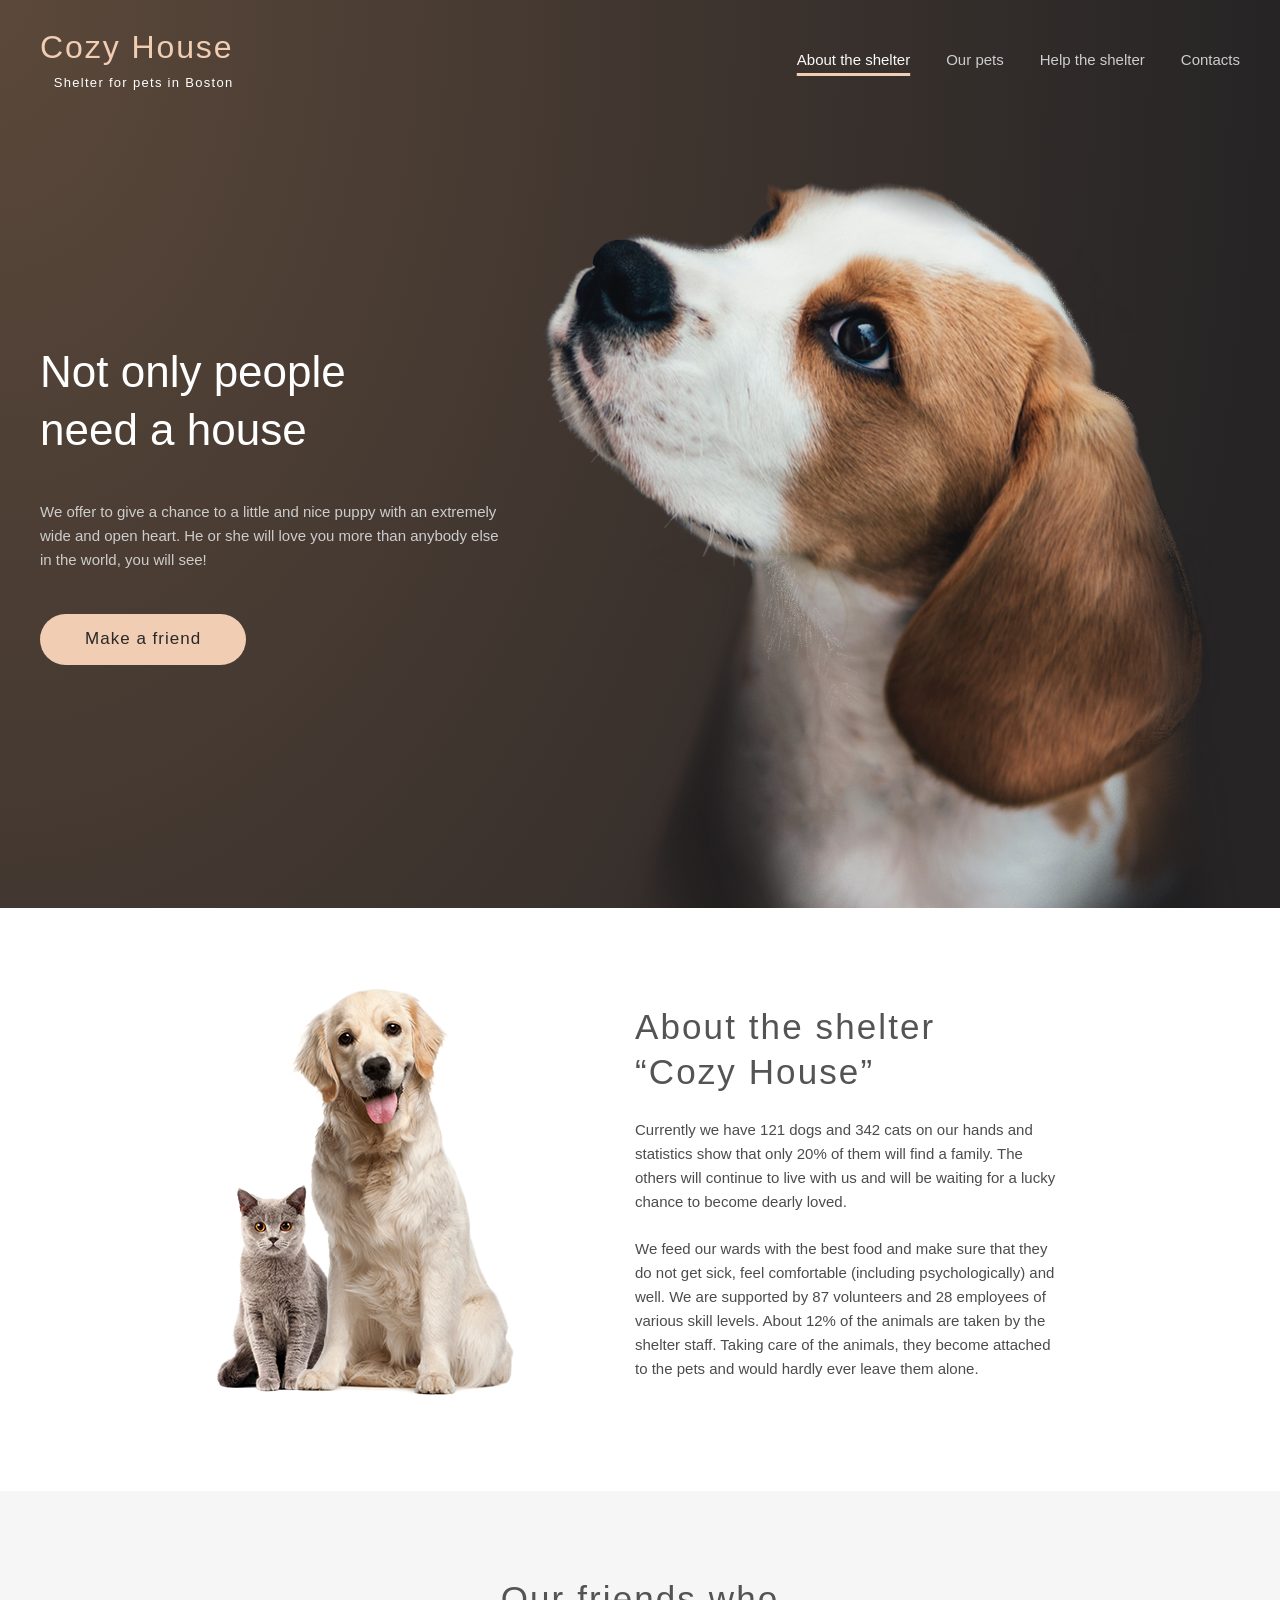
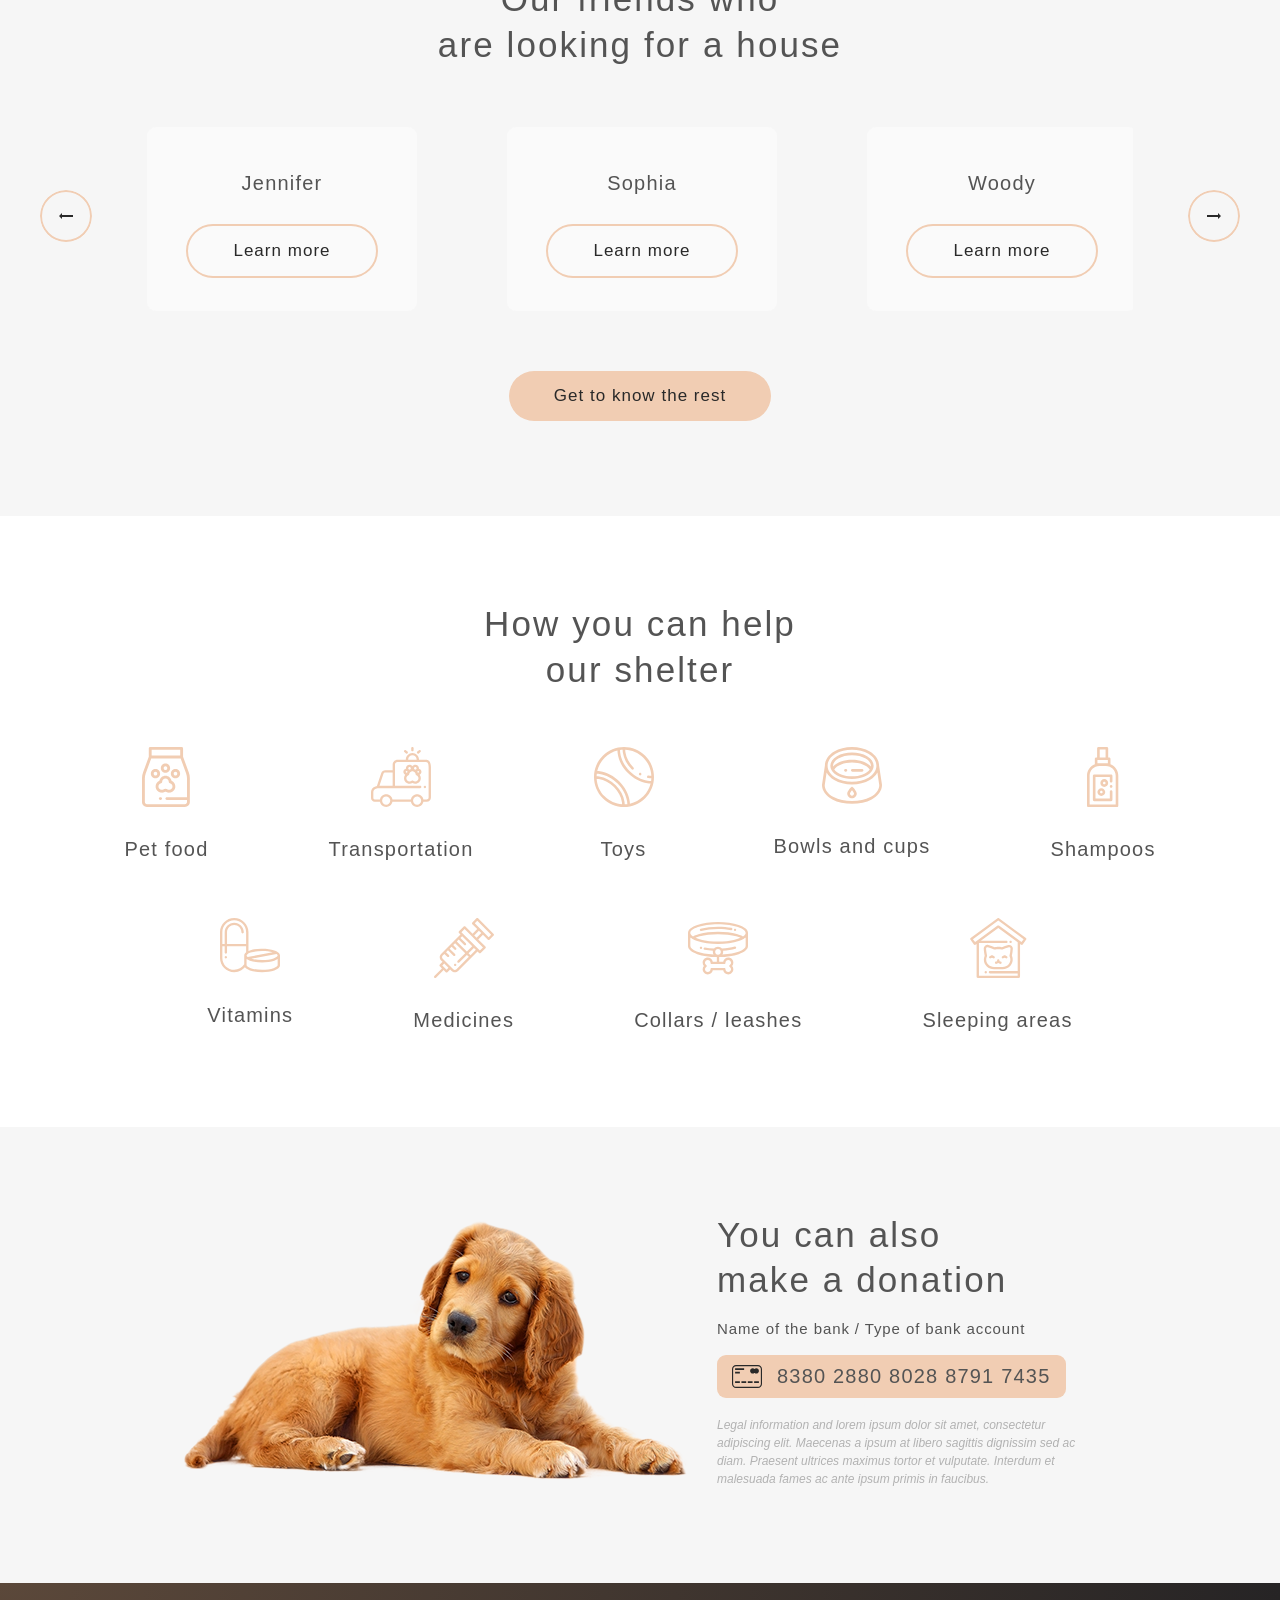
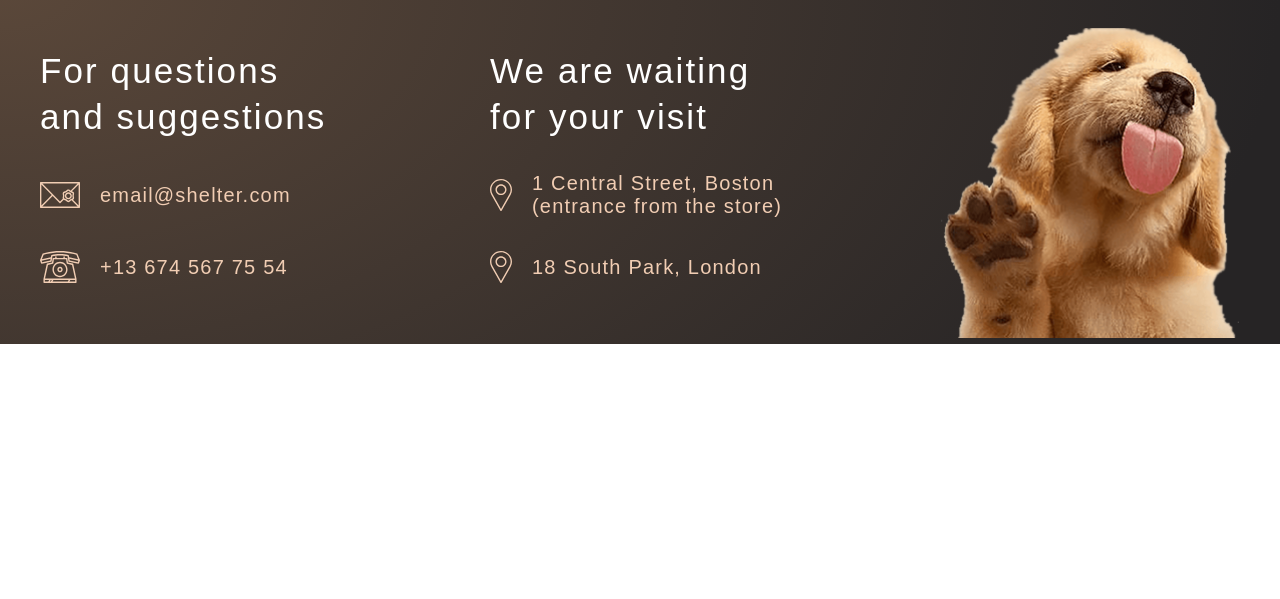
==== commit c987f426: "Merge pull request #3 from letmezep/shelter-part3 JS/FE Summer bootcamp 2026Q2 Task#4 Shelter: Part " ====
--- a/shelter/index.html
+++ b/shelter/index.html
@@ -31,11 +31,13 @@
                         <span></span>
                     </button>
 
-                    <nav>
-                        <a class="active">About the shelter</a>
-                        <a href="pets.html">Our pets</a>
-                        <a href="#our-help">Help the shelter</a>
-                        <a href="#contacts">Contacts</a>
+                    <nav class="menu">
+                        <ul class="nav__list">
+                            <li><a class="active" href="#">About the shelter</a></li>
+                            <li><a href="pets.html">Our pets</a></li>
+                            <li><a href="#our-help">Help the shelter</a></li>
+                            <li><a href="#contacts">Contacts</a></li>
+                        </ul>
                     </nav>
                 </header>
 
@@ -105,44 +107,6 @@
 
                     <div class="slider-wrapper">
                         <div class="slider-line">
-                            <div class="pet-card">
-                                <figure>
-                                    <img src="./IMG/pets-card/pets-katrine.png" alt="Katrine">
-                                    <figcaption>
-                                        Katrine
-                                    </figcaption>
-                                </figure>
-
-                                <button class="second-button">
-                                    Learn more
-                                </button>
-                            </div>
-
-                            <div class="pet-card">
-                                <figure>
-                                    <img class="pet-image" src="./IMG/pets-card/pets-jennifer.png" alt="Jennifer">
-                                    <figcaption>
-                                        Jennifer
-                                    </figcaption>
-                                </figure>
-
-                                <button class="second-button pet-btn">
-                                    Learn more
-                                </button>
-                            </div>
-
-                            <div class="pet-card">
-                                <figure>
-                                    <img src="./IMG/pets-card/pets-woody.png" alt="Woody">
-                                    <figcaption>
-                                        Woody
-                                    </figcaption>
-                                </figure>
-
-                                <button class="second-button">
-                                    Learn more
-                                </button>
-                            </div>
 
                         </div>
                     </div>
@@ -511,6 +475,35 @@
         </footer>
     </div>
 
+    <div class="popup-overlay">
+        <div class="popup">
+
+            <button class="popup-close">
+                ✕
+            </button>
+
+            <img class="popup-image" src="" alt="pet">
+
+            <div class="popup-content">
+
+                <h2 class="popup-name"></h2>
+
+                <h4 class="popup-type"></h4>
+
+                <p class="popup-description"></p>
+
+                <ul class="popup-list">
+                    <li><b>Age:</b> <span class="popup-age"></span></li>
+                    <li><b>Inoculations:</b> <span class="popup-inoculations"></span></li>
+                    <li><b>Diseases:</b> <span class="popup-diseases"></span></li>
+                    <li><b>Parasites:</b> <span class="popup-parasites"></span></li>
+                </ul>
+
+            </div>
+
+        </div>
+    </div>
+    <script src="index.js"></script>
 </body>
 
 </html>
--- a/shelter/style.css
+++ b/shelter/style.css
@@ -33,6 +33,10 @@
   line-height: 130%;
 }
 
+body.lock {
+  overflow: hidden;
+}
+
 .wrapper {
   width: 100%;
   margin-left: auto;
@@ -93,6 +97,10 @@
 button:hover {
   cursor: pointer;
   box-shadow: none;
+}
+
+.primary-button:hover,
+.second-button:hover {
   background: var(--color-primary-light);
 }
 
@@ -108,6 +116,8 @@
   cursor: pointer;
   position: relative;
   z-index: 10;
+
+  transition: transform 0.5s ease-in-out;
 }
 
 .burger-btn span,
@@ -231,8 +241,9 @@
   text-align: right;
 }
 
-nav {
-  display: flex;
+.nav__list {
+  display: flex;
+  list-style-type: none;
   gap: 36px;
   transition: transform 1s ease;
 }
@@ -390,17 +401,13 @@
 .slider-wrapper {
   width: 100%;
   overflow: hidden;
-  display: flex;
-  justify-content: center;
 }
 
 .slider-line {
-  width: 100%;
+  width: max-content;
   display: flex;
   gap: 90px;
   overflow: hidden;
-
-  transition: transform 1s linear;
 }
 
 .non-active {
@@ -410,6 +417,7 @@
 .pet-card {
   width: 270px;
   display: flex;
+  flex-shrink: 0;
   flex-direction: column;
   align-items: center;
   gap: 30px;
@@ -639,6 +647,16 @@
   column-gap: 38px;
   grid-template-columns: repeat(4, 1fr);
   grid-template-rows: repeat(2, 1fr);
+  position: relative;
+  transition: transform 0.8s ease;
+}
+
+.pets-wrapper.fade-out {
+  transform: translateX(-100%);
+}
+
+.pets-wrapper.fade-in {
+  transform: translateX(0);
 }
 
 .our-pets__pagination {
@@ -654,13 +672,40 @@
   padding-top: 30px;
 }
 
+.btn-current {
+  width: 52px;
+  height: 52px;
+
+  display: flex;
+  justify-content: center;
+  align-items: center;
+  border-radius: 50%;
+  background: var(--color-primary);
+}
+
+.pagination__btn {
+  width: 52px;
+  height: 52px;
+  display: flex;
+  justify-content: center;
+  align-items: center;
+  border-radius: 50%;
+  border: 2px solid var(--color-primary);
+}
+
+.btn-inactive {
+  color: var(--color-dark-s);
+  border: 2px solid var(--color-dark-s);
+}
+
+.btn-inactive:hover {
+  cursor: default;
+}
+
 @media screen and (max-width: 1278px) {
-  .slider-line .pet-card:last-child {
-    display: none;
-  }
-
   .slider-line {
     width: 100%;
+    will-change: transform;
     max-width: 700px;
     gap: calc(100% - 270px - 270px);
   }
@@ -836,18 +881,6 @@
     padding-right: 95px;
   }
 
-  /* .pets-wrapper {
-    overflow: hidden;
-    width: 100%;
-    max-width: 700px;
-    height: 1375px;
-    display: grid;
-    row-gap: 30px;
-    column-gap: calc(100% - 270px - 270px);
-    grid-template-columns: repeat(2, 1fr);
-    grid-template-rows: repeat(3, 1fr);
-  } */
-
   .our-pets__container {
     display: flex;
 
@@ -877,8 +910,38 @@
     display: flex;
   }
 
-  nav {
-    display: none;
+  .burger-btn.close {
+    transform: rotate(90deg);
+  }
+
+  .menu {
+    position: fixed;
+    right: -100%;
+    top: 0;
+    width: 320px;
+    height: 100vh;
+    transition: right 0.5s ease-in-out;
+    display: flex;
+    flex-direction: column;
+    align-items: center;
+    justify-content: center;
+    background: var(--color-dark-3xl);
+  }
+
+  .menu.open {
+    right: 0;
+  }
+
+  .nav__list {
+    display: flex;
+    flex-direction: column;
+    gap: 40px;
+    align-items: center;
+    justify-content: center;
+  }
+
+  nav a {
+    font-size: 32px;
   }
 
   .main-h1,
@@ -970,11 +1033,6 @@
   .slider-wrapper {
     grid-column: 1 / 3;
     grid-row: 1;
-    width: 100%;
-  }
-
-  .pet-card:last-child {
-    display: none;
   }
 
   .slider-line {
@@ -1181,3 +1239,131 @@
     padding-top: 30px;
   }
 }
+
+.popup-overlay {
+  position: fixed;
+  inset: 0;
+
+  display: flex;
+  justify-content: center;
+  align-items: center;
+
+  background: rgba(41, 41, 41, 0.6);
+
+  opacity: 0;
+  visibility: hidden;
+
+  transition: 0.5s;
+
+  z-index: 1000;
+}
+
+.popup-overlay.open {
+  opacity: 1;
+  visibility: visible;
+}
+
+.popup {
+  width: 900px;
+  height: 500px;
+  position: relative;
+  border-radius: 9px;
+
+  display: flex;
+  gap: 30px;
+  background: #fafafa;
+
+  padding: 20px;
+}
+
+.popup-image {
+  width: 55%;
+  border-radius: 9px;
+}
+
+.popup-name {
+  text-align: left;
+  color: #000;
+}
+
+.popup-content {
+  padding-top: 30px;
+  display: flex;
+  flex-direction: column;
+  gap: 30px;
+}
+
+.popup-list {
+  list-style-position: inside;
+  display: flex;
+  flex-direction: column;
+  gap: 10px;
+}
+
+.popup-list li::marker {
+  color: var(--color-primary);
+}
+
+.popup-close {
+  position: absolute;
+
+  top: -50px;
+  right: -50px;
+
+  width: 52px;
+  height: 52px;
+  border-radius: 50%;
+  border: 2px solid #f1cdb3;
+
+  background: white;
+  cursor: pointer;
+}
+
+.popup-type {
+  font-family: var(--font-family);
+  font-weight: 400;
+  font-size: 20px;
+  line-height: 115%;
+  letter-spacing: 0.06em;
+  color: #000;
+}
+
+.popup-description {
+  font-family: var(--font-family);
+  font-weight: 400;
+  font-size: 15px;
+  line-height: 110%;
+  letter-spacing: 0.06em;
+  color: #000;
+}
+
+@media (max-width: 1279px) {
+  .popup {
+    width: 630px;
+    height: 350px;
+  }
+
+  .popup-content {
+    padding-top: 5px;
+    gap: 10px;
+  }
+
+  .popup-image {
+    width: 350px;
+  }
+
+  .popup-description {
+    font-size: 13px;
+  }
+}
+
+@media (max-width: 767px) {
+  .popup {
+    width: 240px;
+    padding: 10px;
+  }
+
+  .popup-image {
+    display: none;
+  }
+}
